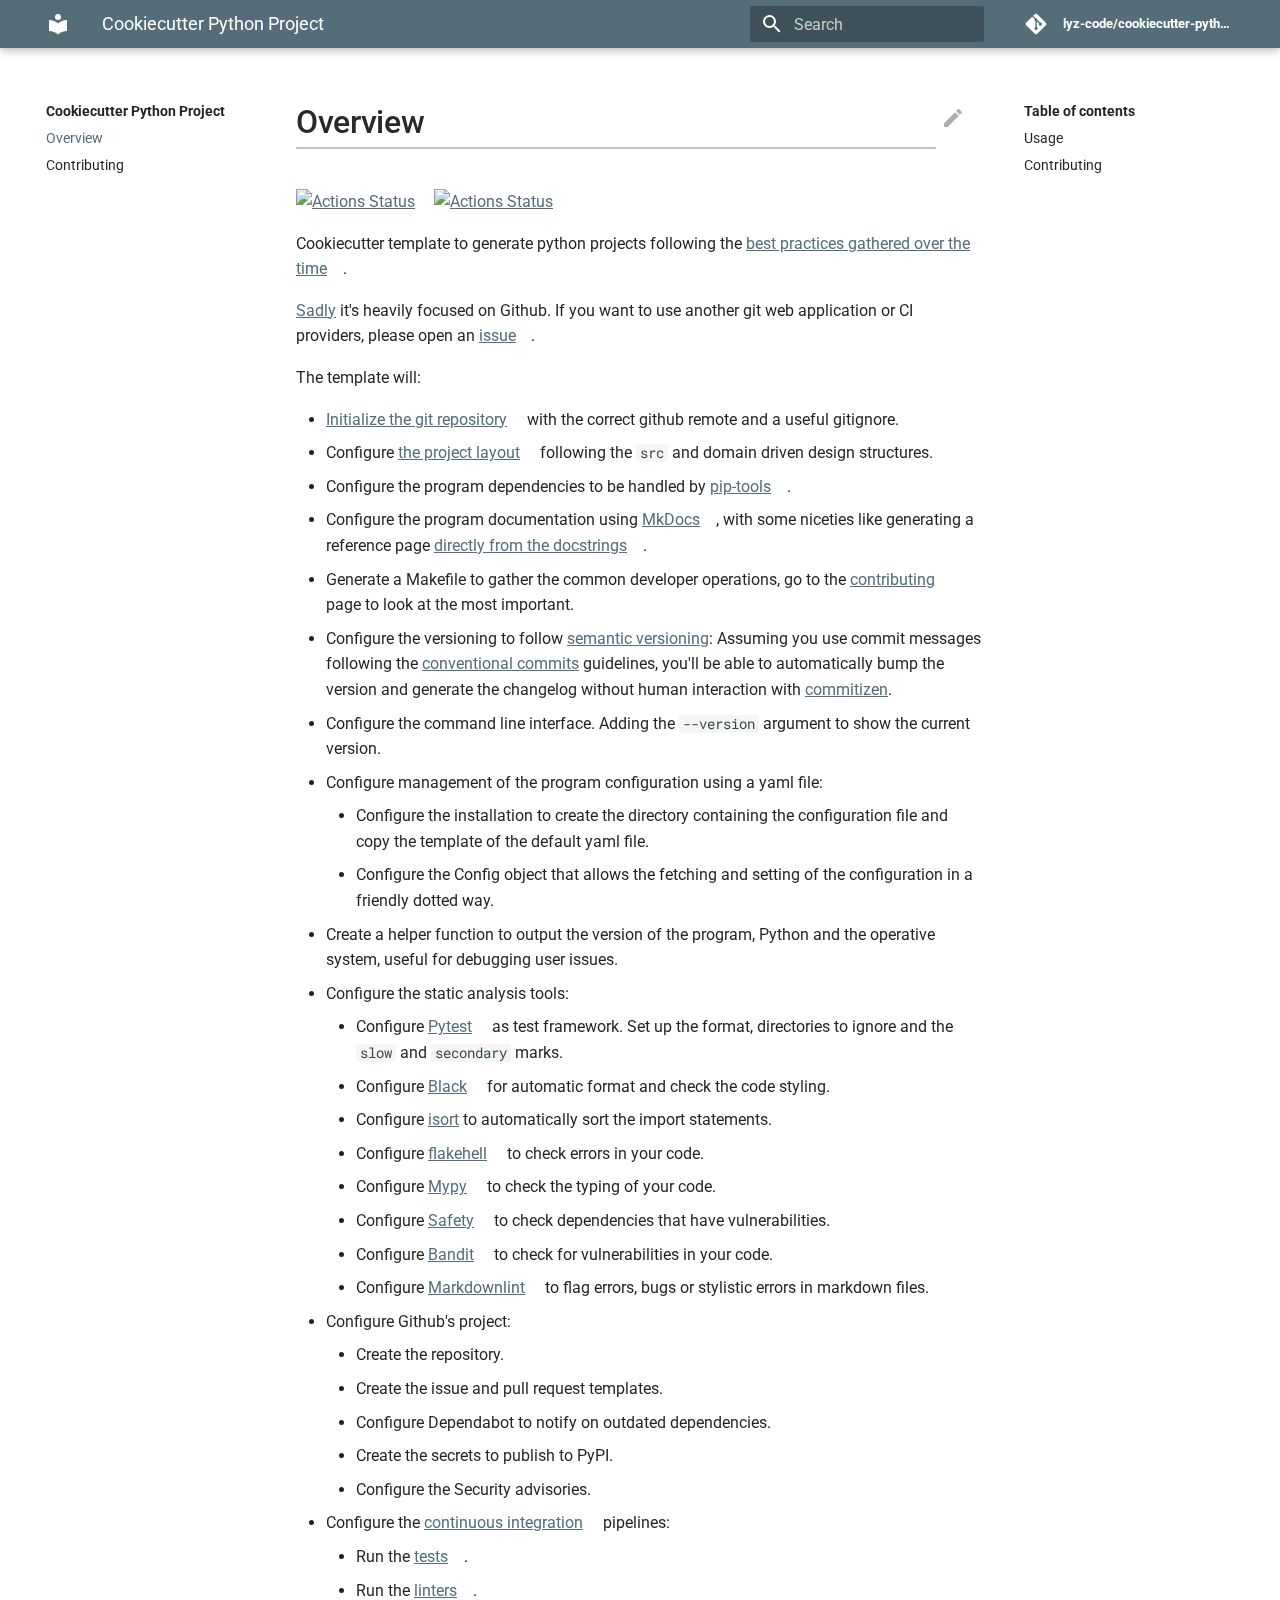
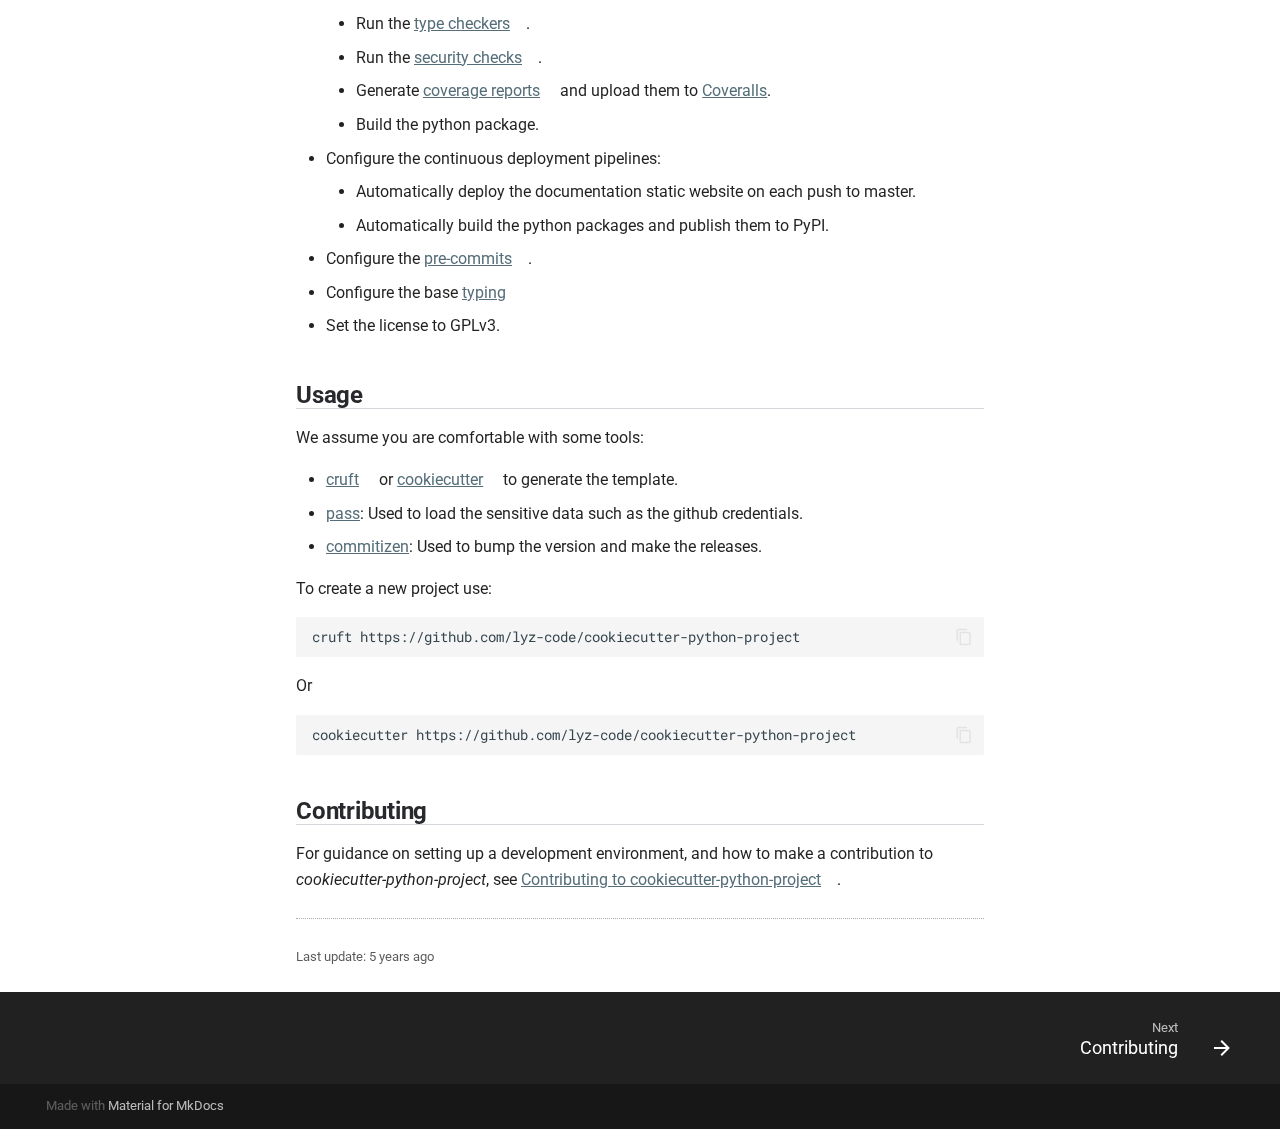
==== index.html @ cd081beb "deploy: f21ed97ea55cb418c5b50c926bf0d8e019d385ae" ====
<!doctype html><html lang=en class=no-js> <head><meta charset=utf-8><meta name=viewport content="width=device-width,initial-scale=1"><link href=https://lyz-code.github.io/cookiecutter-python-project/ rel=canonical><meta name=author content=Lyz><link rel="shortcut icon" href=assets/images/favicon.png><meta name=generator content="mkdocs-1.1.2, mkdocs-material-6.1.7"><title>Cookiecutter Python Project</title><link rel=stylesheet href=assets/stylesheets/main.19753c6b.min.css><link rel=stylesheet href=assets/stylesheets/palette.196e0c26.min.css><meta name=theme-color content=#546d78><link href=https://fonts.gstatic.com rel=preconnect crossorigin><link rel=stylesheet href="https://fonts.googleapis.com/css?family=Roboto:300,400,400i,700%7CRoboto+Mono&display=fallback"><style>body,input{font-family:"Roboto",-apple-system,BlinkMacSystemFont,Helvetica,Arial,sans-serif}code,kbd,pre{font-family:"Roboto Mono",SFMono-Regular,Consolas,Menlo,monospace}</style><link rel=stylesheet href=css/timeago.css><link rel=stylesheet href=stylesheets/extra.css><link rel=stylesheet href=stylesheets/links.css></head> <body dir=ltr data-md-color-scheme data-md-color-primary=blue-grey data-md-color-accent=light-blue> <input class=md-toggle data-md-toggle=drawer type=checkbox id=__drawer autocomplete=off> <input class=md-toggle data-md-toggle=search type=checkbox id=__search autocomplete=off> <label class=md-overlay for=__drawer></label> <div data-md-component=skip> <a href=#usage class=md-skip> Skip to content </a> </div> <div data-md-component=announce> </div> <header class=md-header data-md-component=header> <nav class="md-header-nav md-grid" aria-label=Header> <a href=https://lyz-code.github.io/cookiecutter-python-project title="Cookiecutter Python Project" class="md-header-nav__button md-logo" aria-label="Cookiecutter Python Project"> <svg xmlns=http://www.w3.org/2000/svg viewbox="0 0 24 24"><path d="M12 8a3 3 0 003-3 3 3 0 00-3-3 3 3 0 00-3 3 3 3 0 003 3m0 3.54C9.64 9.35 6.5 8 3 8v11c3.5 0 6.64 1.35 9 3.54 2.36-2.19 5.5-3.54 9-3.54V8c-3.5 0-6.64 1.35-9 3.54z"/></svg> </a> <label class="md-header-nav__button md-icon" for=__drawer> <svg xmlns=http://www.w3.org/2000/svg viewbox="0 0 24 24"><path d="M3 6h18v2H3V6m0 5h18v2H3v-2m0 5h18v2H3v-2z"/></svg> </label> <div class=md-header-nav__title data-md-component=header-title> <div class=md-header-nav__ellipsis> <span class="md-header-nav__topic md-ellipsis"> Cookiecutter Python Project </span> <span class="md-header-nav__topic md-ellipsis"> Overview </span> </div> </div> <label class="md-header-nav__button md-icon" for=__search> <svg xmlns=http://www.w3.org/2000/svg viewbox="0 0 24 24"><path d="M9.5 3A6.5 6.5 0 0116 9.5c0 1.61-.59 3.09-1.56 4.23l.27.27h.79l5 5-1.5 1.5-5-5v-.79l-.27-.27A6.516 6.516 0 019.5 16 6.5 6.5 0 013 9.5 6.5 6.5 0 019.5 3m0 2C7 5 5 7 5 9.5S7 14 9.5 14 14 12 14 9.5 12 5 9.5 5z"/></svg> </label> <div class=md-search data-md-component=search role=dialog> <label class=md-search__overlay for=__search></label> <div class=md-search__inner role=search> <form class=md-search__form name=search> <input type=text class=md-search__input name=query aria-label=Search placeholder=Search autocapitalize=off autocorrect=off autocomplete=off spellcheck=false data-md-component=search-query data-md-state=active required> <label class="md-search__icon md-icon" for=__search> <svg xmlns=http://www.w3.org/2000/svg viewbox="0 0 24 24"><path d="M9.5 3A6.5 6.5 0 0116 9.5c0 1.61-.59 3.09-1.56 4.23l.27.27h.79l5 5-1.5 1.5-5-5v-.79l-.27-.27A6.516 6.516 0 019.5 16 6.5 6.5 0 013 9.5 6.5 6.5 0 019.5 3m0 2C7 5 5 7 5 9.5S7 14 9.5 14 14 12 14 9.5 12 5 9.5 5z"/></svg> <svg xmlns=http://www.w3.org/2000/svg viewbox="0 0 24 24"><path d="M20 11v2H8l5.5 5.5-1.42 1.42L4.16 12l7.92-7.92L13.5 5.5 8 11h12z"/></svg> </label> <button type=reset class="md-search__icon md-icon" aria-label=Clear data-md-component=search-reset tabindex=-1> <svg xmlns=http://www.w3.org/2000/svg viewbox="0 0 24 24"><path d="M19 6.41L17.59 5 12 10.59 6.41 5 5 6.41 10.59 12 5 17.59 6.41 19 12 13.41 17.59 19 19 17.59 13.41 12 19 6.41z"/></svg> </button> </form> <div class=md-search__output> <div class=md-search__scrollwrap data-md-scrollfix> <div class=md-search-result data-md-component=search-result> <div class=md-search-result__meta> Initializing search </div> <ol class=md-search-result__list></ol> </div> </div> </div> </div> </div> <div class=md-header-nav__source> <a href=https://github.com/lyz-code/cookiecutter-python-project/ title="Go to repository" class=md-source> <div class="md-source__icon md-icon"> <svg xmlns=http://www.w3.org/2000/svg viewbox="0 0 448 512"><path d="M439.55 236.05L244 40.45a28.87 28.87 0 00-40.81 0l-40.66 40.63 51.52 51.52c27.06-9.14 52.68 16.77 43.39 43.68l49.66 49.66c34.23-11.8 61.18 31 35.47 56.69-26.49 26.49-70.21-2.87-56-37.34L240.22 199v121.85c25.3 12.54 22.26 41.85 9.08 55a34.34 34.34 0 01-48.55 0c-17.57-17.6-11.07-46.91 11.25-56v-123c-20.8-8.51-24.6-30.74-18.64-45L142.57 101 8.45 235.14a28.86 28.86 0 000 40.81l195.61 195.6a28.86 28.86 0 0040.8 0l194.69-194.69a28.86 28.86 0 000-40.81z"/></svg> </div> <div class=md-source__repository> lyz-code/cookiecutter-python-project </div> </a> </div> </nav> </header> <div class=md-container data-md-component=container> <main class=md-main data-md-component=main> <div class="md-main__inner md-grid"> <div class="md-sidebar md-sidebar--primary" data-md-component=navigation> <div class=md-sidebar__scrollwrap> <div class=md-sidebar__inner> <nav class="md-nav md-nav--primary" aria-label=Navigation data-md-level=0> <label class=md-nav__title for=__drawer> <a href=https://lyz-code.github.io/cookiecutter-python-project title="Cookiecutter Python Project" class="md-nav__button md-logo" aria-label="Cookiecutter Python Project"> <svg xmlns=http://www.w3.org/2000/svg viewbox="0 0 24 24"><path d="M12 8a3 3 0 003-3 3 3 0 00-3-3 3 3 0 00-3 3 3 3 0 003 3m0 3.54C9.64 9.35 6.5 8 3 8v11c3.5 0 6.64 1.35 9 3.54 2.36-2.19 5.5-3.54 9-3.54V8c-3.5 0-6.64 1.35-9 3.54z"/></svg> </a> Cookiecutter Python Project </label> <div class=md-nav__source> <a href=https://github.com/lyz-code/cookiecutter-python-project/ title="Go to repository" class=md-source> <div class="md-source__icon md-icon"> <svg xmlns=http://www.w3.org/2000/svg viewbox="0 0 448 512"><path d="M439.55 236.05L244 40.45a28.87 28.87 0 00-40.81 0l-40.66 40.63 51.52 51.52c27.06-9.14 52.68 16.77 43.39 43.68l49.66 49.66c34.23-11.8 61.18 31 35.47 56.69-26.49 26.49-70.21-2.87-56-37.34L240.22 199v121.85c25.3 12.54 22.26 41.85 9.08 55a34.34 34.34 0 01-48.55 0c-17.57-17.6-11.07-46.91 11.25-56v-123c-20.8-8.51-24.6-30.74-18.64-45L142.57 101 8.45 235.14a28.86 28.86 0 000 40.81l195.61 195.6a28.86 28.86 0 0040.8 0l194.69-194.69a28.86 28.86 0 000-40.81z"/></svg> </div> <div class=md-source__repository> lyz-code/cookiecutter-python-project </div> </a> </div> <ul class=md-nav__list data-md-scrollfix> <li class="md-nav__item md-nav__item--active"> <input class="md-nav__toggle md-toggle" data-md-toggle=toc type=checkbox id=__toc> <label class="md-nav__link md-nav__link--active" for=__toc> Overview <span class="md-nav__icon md-icon"></span> </label> <a href=. class="md-nav__link md-nav__link--active"> Overview </a> <nav class="md-nav md-nav--secondary" aria-label="Table of contents"> <label class=md-nav__title for=__toc> <span class="md-nav__icon md-icon"></span> Table of contents </label> <ul class=md-nav__list data-md-scrollfix> <li class=md-nav__item> <a href=#usage class=md-nav__link> Usage </a> </li> <li class=md-nav__item> <a href=#contributing class=md-nav__link> Contributing </a> </li> </ul> </nav> </li> <li class=md-nav__item> <a href=contributing/ class=md-nav__link> Contributing </a> </li> </ul> </nav> </div> </div> </div> <div class="md-sidebar md-sidebar--secondary" data-md-component=toc> <div class=md-sidebar__scrollwrap> <div class=md-sidebar__inner> <nav class="md-nav md-nav--secondary" aria-label="Table of contents"> <label class=md-nav__title for=__toc> <span class="md-nav__icon md-icon"></span> Table of contents </label> <ul class=md-nav__list data-md-scrollfix> <li class=md-nav__item> <a href=#usage class=md-nav__link> Usage </a> </li> <li class=md-nav__item> <a href=#contributing class=md-nav__link> Contributing </a> </li> </ul> </nav> </div> </div> </div> <div class=md-content> <article class="md-content__inner md-typeset"> <a href=https://github.com/lyz-code/cookiecutter-python-project/edit/master/docs/index.md title="Edit this page" class="md-content__button md-icon"> <svg xmlns=http://www.w3.org/2000/svg viewbox="0 0 24 24"><path d="M20.71 7.04c.39-.39.39-1.04 0-1.41l-2.34-2.34c-.37-.39-1.02-.39-1.41 0l-1.84 1.83 3.75 3.75M3 17.25V21h3.75L17.81 9.93l-3.75-3.75L3 17.25z"/></svg> </a> <h1>Overview</h1> <p><a href=https://github.com/lyz-code/cookiecutter-python-project/actions><img alt="Actions Status" src=https://github.com/lyz-code/cookiecutter-python-project/workflows/Tests/badge.svg></a> <a href=https://github.com/lyz-code/cookiecutter-python-project/actions><img alt="Actions Status" src=https://github.com/lyz-code/cookiecutter-python-project/workflows/Build/badge.svg></a></p> <p>Cookiecutter template to generate python projects following the <a href=https://lyz-code.github.io/blue-book/coding/python/python_project_template/ >best practices gathered over the time</a>.</p> <p><a href=https://sanctum.geek.nz/why-not-github.html>Sadly</a> it's heavily focused on Github. If you want to use another git web application or CI providers, please open an <a href=https://github.com/lyz-code/cookiecutter-python-project/issues/new>issue</a>.</p> <p>The template will:</p> <ul> <li> <p><a href=https://lyz-code.github.io/blue-book/coding/python/python_project_template/#basic-python-project>Initialize the git repository</a> with the correct github remote and a useful gitignore.</p> </li> <li> <p>Configure <a href=https://lyz-code.github.io/blue-book/coding/python/python_project_template/#project-structure>the project layout</a> following the <code>src</code> and domain driven design structures.</p> </li> <li> <p>Configure the program dependencies to be handled by <a href=https://lyz-code.github.io/blue-book/devops/pip_tools/ >pip-tools</a>.</p> </li> <li> <p>Configure the program documentation using <a href=https://lyz-code.github.io/blue-book/linux/mkdocs>MkDocs</a>, with some niceties like generating a reference page <a href=https://lyz-code.github.io/blue-book/coding/python/mkdocstrings/ >directly from the docstrings</a>.</p> </li> <li> <p>Generate a Makefile to gather the common developer operations, go to the <a href=contributing/#development-facilities>contributing</a> page to look at the most important.</p> </li> <li> <p>Configure the versioning to follow <a href=https://semver.org/ >semantic versioning</a>: Assuming you use commit messages following the <a href=https://www.conventionalcommits.org>conventional commits</a> guidelines, you'll be able to automatically bump the version and generate the changelog without human interaction with <a href=https://commitizen-tools.github.io/commitizen/ >commitizen</a>.</p> </li> <li> <p>Configure the command line interface. Adding the <code>--version</code> argument to show the current version.</p> </li> <li> <p>Configure management of the program configuration using a yaml file:</p> <ul> <li>Configure the installation to create the directory containing the configuration file and copy the template of the default yaml file.</li> <li>Configure the Config object that allows the fetching and setting of the configuration in a friendly dotted way.</li> </ul> </li> <li> <p>Create a helper function to output the version of the program, Python and the operative system, useful for debugging user issues.</p> </li> <li> <p>Configure the static analysis tools:</p> <ul> <li>Configure <a href=https://lyz-code.github.io/blue-book/coding/python/pytest/ >Pytest</a> as test framework. Set up the format, directories to ignore and the <code>slow</code> and <code>secondary</code> marks.</li> <li>Configure <a href=https://lyz-code.github.io/blue-book/devops/black/ >Black</a> for automatic format and check the code styling.</li> <li>Configure <a href=https://isort.readthedocs.io/ >isort</a> to automatically sort the import statements.</li> <li>Configure <a href=https://lyz-code.github.io/blue-book/devops/flakehell/ >flakehell</a> to check errors in your code.</li> <li>Configure <a href=https://lyz-code.github.io/blue-book/devops/mypy/ >Mypy</a> to check the typing of your code.</li> <li>Configure <a href=https://lyz-code.github.io/blue-book/devops/safety/ >Safety</a> to check dependencies that have vulnerabilities.</li> <li>Configure <a href=https://lyz-code.github.io/blue-book/devops/bandit/ >Bandit</a> to check for vulnerabilities in your code.</li> <li>Configure <a href=https://lyz-code.github.io/blue-book/devops/markdownlint/ >Markdownlint</a> to flag errors, bugs or stylistic errors in markdown files.</li> </ul> </li> <li> <p>Configure Github's project:</p> <ul> <li>Create the repository.</li> <li>Create the issue and pull request templates.</li> <li>Configure Dependabot to notify on outdated dependencies.</li> <li>Create the secrets to publish to PyPI.</li> <li>Configure the Security advisories.</li> </ul> </li> <li> <p>Configure the <a href=https://lyz-code.github.io/blue-book/devops/ci>continuous integration</a> pipelines:</p> <ul> <li>Run the <a href=https://lyz-code.github.io/blue-book/coding/python/pytest>tests</a>.</li> <li>Run the <a href=https://lyz-code.github.io/blue-book/devops/ci/#linters>linters</a>.</li> <li>Run the <a href=https://lyz-code.github.io/blue-book/devops/ci/#type-checkers>type checkers</a>.</li> <li>Run the <a href=https://lyz-code.github.io/blue-book/devops/ci/#security-vulnerability-checkers>security checks</a>.</li> <li>Generate <a href=https://lyz-code.github.io/blue-book/devops/ci/#coverage-reports>coverage reports</a> and upload them to <a href=https://coveralls.io/ >Coveralls</a>.</li> <li>Build the python package.</li> </ul> </li> <li> <p>Configure the continuous deployment pipelines:</p> <ul> <li>Automatically deploy the documentation static website on each push to master.</li> <li>Automatically build the python packages and publish them to PyPI.</li> </ul> </li> <li> <p>Configure the <a href=https://lyz-code.github.io/blue-book/devops/ci/#configuring-pre-commit>pre-commits</a>.</p> </li> <li>Configure the base <a href=https://lyz-code.github.io/blue-book/coding/python/type_hints>typing</a></li> <li>Set the license to GPLv3.</li> </ul> <h2 id=usage>Usage<a class=headerlink href=#usage title="Permanent link">&para;</a></h2> <p>We assume you are comfortable with some tools:</p> <ul> <li><a href=https://lyz-code.github.io/blue-book/linux/cruft>cruft</a> or <a href=https://lyz-code.github.io/blue-book/linux/cookiecutter/ >cookiecutter</a> to generate the template.</li> <li><a href=https://www.passwordstore.org/ >pass</a>: Used to load the sensitive data such as the github credentials.</li> <li><a href=https://commitizen-tools.github.io/commitizen/ >commitizen</a>: Used to bump the version and make the releases.</li> </ul> <p>To create a new project use:</p> <div class=highlight><pre><span></span><code>cruft https://github.com/lyz-code/cookiecutter-python-project
</code></pre></div> <p>Or</p> <div class=highlight><pre><span></span><code>cookiecutter https://github.com/lyz-code/cookiecutter-python-project
</code></pre></div> <h2 id=contributing>Contributing<a class=headerlink href=#contributing title="Permanent link">&para;</a></h2> <p>For guidance on setting up a development environment, and how to make a contribution to <em>cookiecutter-python-project</em>, see <a href=https://lyz-code.github.io/cookiecutter-python-project/contributing>Contributing to cookiecutter-python-project</a>.</p> <hr> <div class=md-source-date> <small> Last update: <span class="git-revision-date-localized-plugin git-revision-date-localized-plugin-timeago"><span class=timeago datetime=2020-12-14T12:59:02+00:00 locale=en></span></span><span class="git-revision-date-localized-plugin git-revision-date-localized-plugin-iso_date">2020-12-14</span> </small> </div> </article> </div> </div> </main> <footer class=md-footer> <div class=md-footer-nav> <nav class="md-footer-nav__inner md-grid" aria-label=Footer> <a href=contributing/ class="md-footer-nav__link md-footer-nav__link--next" rel=next> <div class=md-footer-nav__title> <div class=md-ellipsis> <span class=md-footer-nav__direction> Next </span> Contributing </div> </div> <div class="md-footer-nav__button md-icon"> <svg xmlns=http://www.w3.org/2000/svg viewbox="0 0 24 24"><path d="M4 11v2h12l-5.5 5.5 1.42 1.42L19.84 12l-7.92-7.92L10.5 5.5 16 11H4z"/></svg> </div> </a> </nav> </div> <div class="md-footer-meta md-typeset"> <div class="md-footer-meta__inner md-grid"> <div class=md-footer-copyright> Made with <a href=https://squidfunk.github.io/mkdocs-material/ target=_blank rel=noopener> Material for MkDocs </a> </div> </div> </div> </footer> </div> <script src=assets/javascripts/vendor.0ac82a11.min.js></script> <script src=assets/javascripts/bundle.f81dfb4d.min.js></script><script id=__lang type=application/json>{"clipboard.copy": "Copy to clipboard", "clipboard.copied": "Copied to clipboard", "search.config.lang": "en", "search.config.pipeline": "trimmer, stopWordFilter", "search.config.separator": "[\\s\\-]+", "search.placeholder": "Search", "search.result.placeholder": "Type to start searching", "search.result.none": "No matching documents", "search.result.one": "1 matching document", "search.result.other": "# matching documents", "search.result.more.one": "1 more on this page", "search.result.more.other": "# more on this page", "search.result.term.missing": "Missing"}</script> <script>
        app = initialize({
          base: ".",
          features: ['navigation.instant'],
          search: Object.assign({
            worker: "assets/javascripts/worker/search.4ac00218.min.js"
          }, typeof search !== "undefined" && search)
        })
      </script> <script src=js/timeago.min.js></script> <script src=js/timeago_mkdocs_material.js></script> </body> </html>
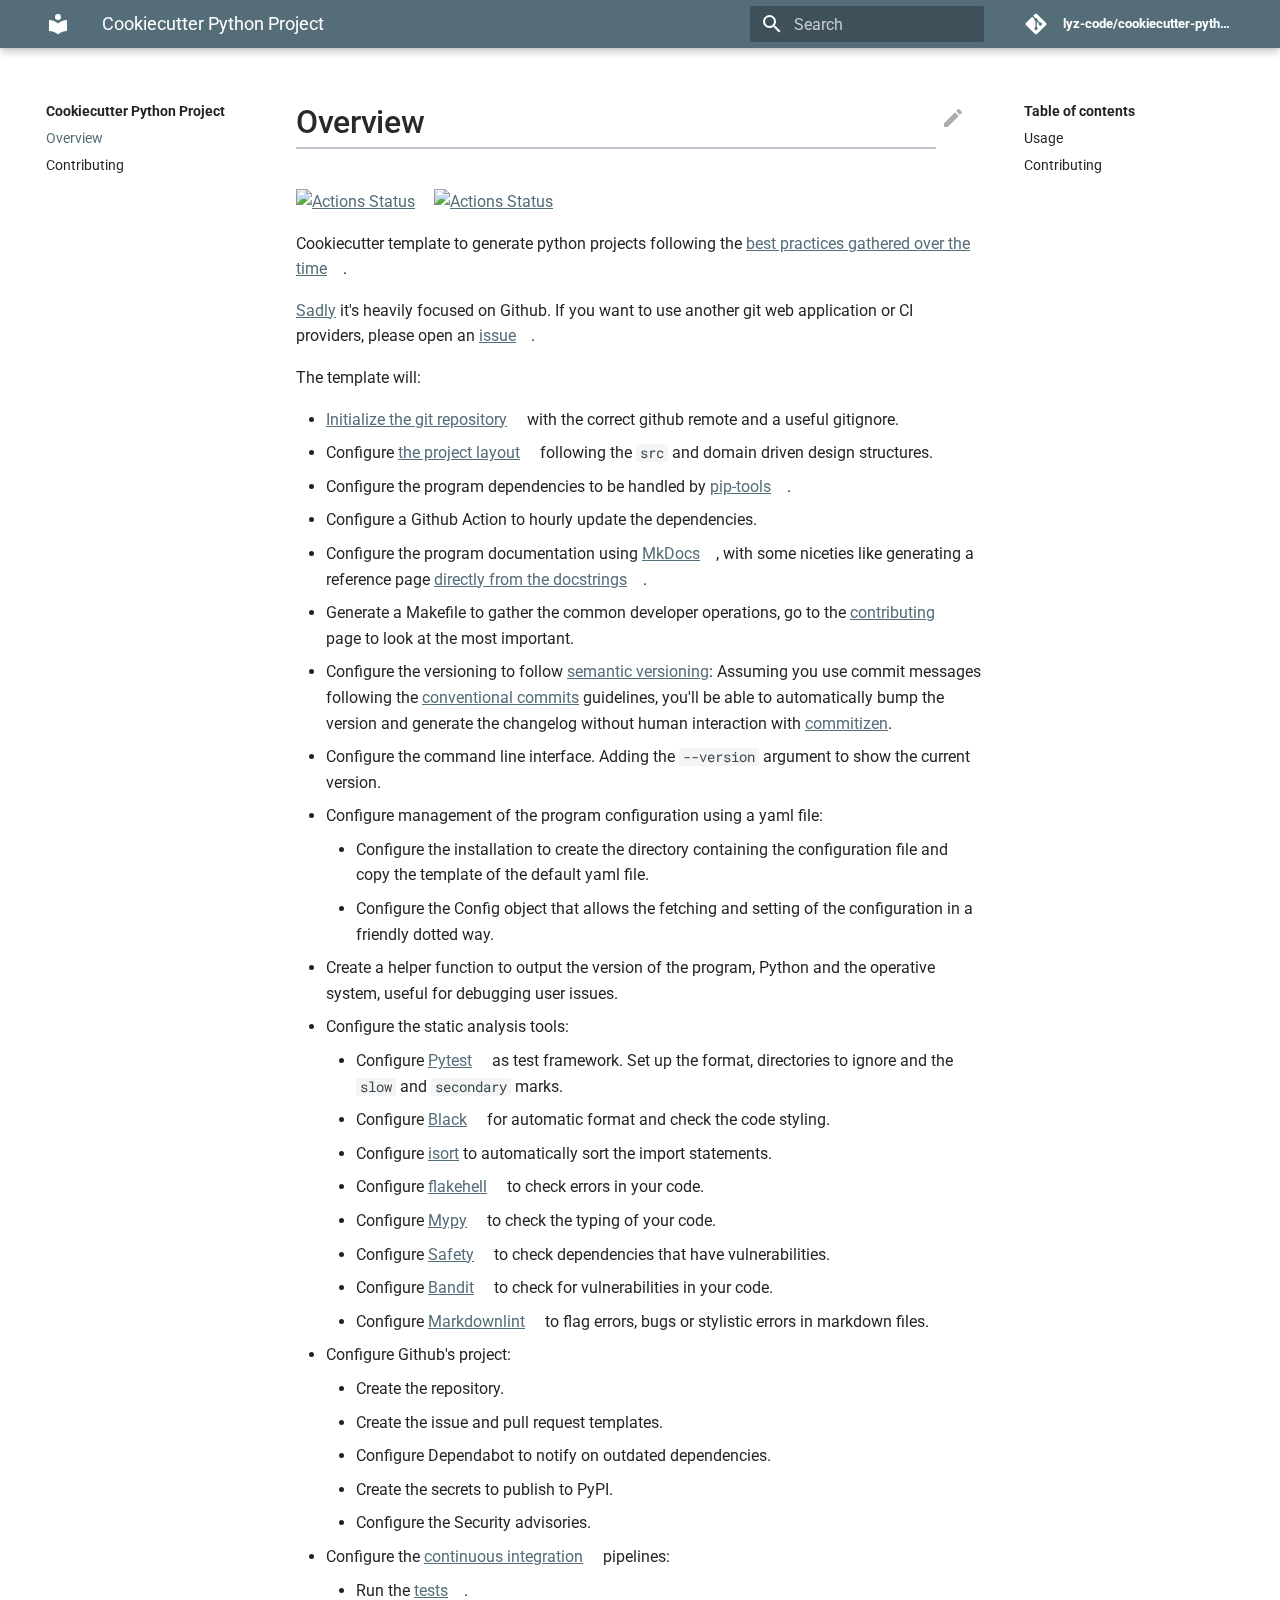
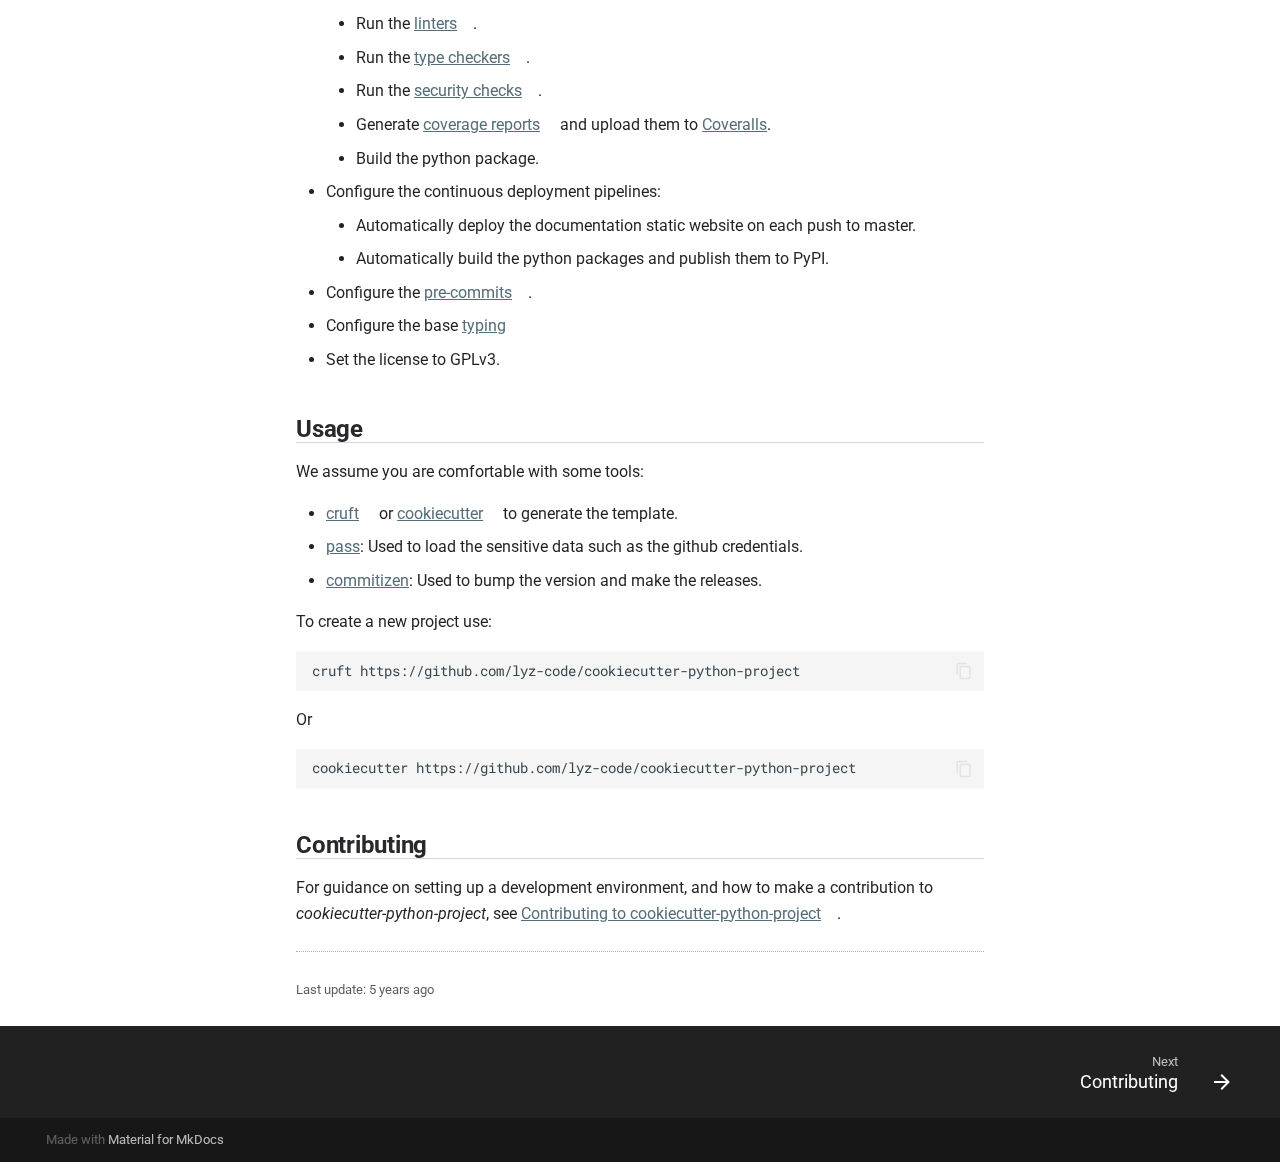
==== commit 7c1b9a57: "deploy: eb843686f193e960289970605612eb9529973fa4" ====
--- a/index.html
+++ b/index.html
@@ -1,6 +1,6 @@
-<!doctype html><html lang=en class=no-js> <head><meta charset=utf-8><meta name=viewport content="width=device-width,initial-scale=1"><link href=https://lyz-code.github.io/cookiecutter-python-project/ rel=canonical><meta name=author content=Lyz><link rel="shortcut icon" href=assets/images/favicon.png><meta name=generator content="mkdocs-1.1.2, mkdocs-material-6.1.7"><title>Cookiecutter Python Project</title><link rel=stylesheet href=assets/stylesheets/main.19753c6b.min.css><link rel=stylesheet href=assets/stylesheets/palette.196e0c26.min.css><meta name=theme-color content=#546d78><link href=https://fonts.gstatic.com rel=preconnect crossorigin><link rel=stylesheet href="https://fonts.googleapis.com/css?family=Roboto:300,400,400i,700%7CRoboto+Mono&display=fallback"><style>body,input{font-family:"Roboto",-apple-system,BlinkMacSystemFont,Helvetica,Arial,sans-serif}code,kbd,pre{font-family:"Roboto Mono",SFMono-Regular,Consolas,Menlo,monospace}</style><link rel=stylesheet href=css/timeago.css><link rel=stylesheet href=stylesheets/extra.css><link rel=stylesheet href=stylesheets/links.css></head> <body dir=ltr data-md-color-scheme data-md-color-primary=blue-grey data-md-color-accent=light-blue> <input class=md-toggle data-md-toggle=drawer type=checkbox id=__drawer autocomplete=off> <input class=md-toggle data-md-toggle=search type=checkbox id=__search autocomplete=off> <label class=md-overlay for=__drawer></label> <div data-md-component=skip> <a href=#usage class=md-skip> Skip to content </a> </div> <div data-md-component=announce> </div> <header class=md-header data-md-component=header> <nav class="md-header-nav md-grid" aria-label=Header> <a href=https://lyz-code.github.io/cookiecutter-python-project title="Cookiecutter Python Project" class="md-header-nav__button md-logo" aria-label="Cookiecutter Python Project"> <svg xmlns=http://www.w3.org/2000/svg viewbox="0 0 24 24"><path d="M12 8a3 3 0 003-3 3 3 0 00-3-3 3 3 0 00-3 3 3 3 0 003 3m0 3.54C9.64 9.35 6.5 8 3 8v11c3.5 0 6.64 1.35 9 3.54 2.36-2.19 5.5-3.54 9-3.54V8c-3.5 0-6.64 1.35-9 3.54z"/></svg> </a> <label class="md-header-nav__button md-icon" for=__drawer> <svg xmlns=http://www.w3.org/2000/svg viewbox="0 0 24 24"><path d="M3 6h18v2H3V6m0 5h18v2H3v-2m0 5h18v2H3v-2z"/></svg> </label> <div class=md-header-nav__title data-md-component=header-title> <div class=md-header-nav__ellipsis> <span class="md-header-nav__topic md-ellipsis"> Cookiecutter Python Project </span> <span class="md-header-nav__topic md-ellipsis"> Overview </span> </div> </div> <label class="md-header-nav__button md-icon" for=__search> <svg xmlns=http://www.w3.org/2000/svg viewbox="0 0 24 24"><path d="M9.5 3A6.5 6.5 0 0116 9.5c0 1.61-.59 3.09-1.56 4.23l.27.27h.79l5 5-1.5 1.5-5-5v-.79l-.27-.27A6.516 6.516 0 019.5 16 6.5 6.5 0 013 9.5 6.5 6.5 0 019.5 3m0 2C7 5 5 7 5 9.5S7 14 9.5 14 14 12 14 9.5 12 5 9.5 5z"/></svg> </label> <div class=md-search data-md-component=search role=dialog> <label class=md-search__overlay for=__search></label> <div class=md-search__inner role=search> <form class=md-search__form name=search> <input type=text class=md-search__input name=query aria-label=Search placeholder=Search autocapitalize=off autocorrect=off autocomplete=off spellcheck=false data-md-component=search-query data-md-state=active required> <label class="md-search__icon md-icon" for=__search> <svg xmlns=http://www.w3.org/2000/svg viewbox="0 0 24 24"><path d="M9.5 3A6.5 6.5 0 0116 9.5c0 1.61-.59 3.09-1.56 4.23l.27.27h.79l5 5-1.5 1.5-5-5v-.79l-.27-.27A6.516 6.516 0 019.5 16 6.5 6.5 0 013 9.5 6.5 6.5 0 019.5 3m0 2C7 5 5 7 5 9.5S7 14 9.5 14 14 12 14 9.5 12 5 9.5 5z"/></svg> <svg xmlns=http://www.w3.org/2000/svg viewbox="0 0 24 24"><path d="M20 11v2H8l5.5 5.5-1.42 1.42L4.16 12l7.92-7.92L13.5 5.5 8 11h12z"/></svg> </label> <button type=reset class="md-search__icon md-icon" aria-label=Clear data-md-component=search-reset tabindex=-1> <svg xmlns=http://www.w3.org/2000/svg viewbox="0 0 24 24"><path d="M19 6.41L17.59 5 12 10.59 6.41 5 5 6.41 10.59 12 5 17.59 6.41 19 12 13.41 17.59 19 19 17.59 13.41 12 19 6.41z"/></svg> </button> </form> <div class=md-search__output> <div class=md-search__scrollwrap data-md-scrollfix> <div class=md-search-result data-md-component=search-result> <div class=md-search-result__meta> Initializing search </div> <ol class=md-search-result__list></ol> </div> </div> </div> </div> </div> <div class=md-header-nav__source> <a href=https://github.com/lyz-code/cookiecutter-python-project/ title="Go to repository" class=md-source> <div class="md-source__icon md-icon"> <svg xmlns=http://www.w3.org/2000/svg viewbox="0 0 448 512"><path d="M439.55 236.05L244 40.45a28.87 28.87 0 00-40.81 0l-40.66 40.63 51.52 51.52c27.06-9.14 52.68 16.77 43.39 43.68l49.66 49.66c34.23-11.8 61.18 31 35.47 56.69-26.49 26.49-70.21-2.87-56-37.34L240.22 199v121.85c25.3 12.54 22.26 41.85 9.08 55a34.34 34.34 0 01-48.55 0c-17.57-17.6-11.07-46.91 11.25-56v-123c-20.8-8.51-24.6-30.74-18.64-45L142.57 101 8.45 235.14a28.86 28.86 0 000 40.81l195.61 195.6a28.86 28.86 0 0040.8 0l194.69-194.69a28.86 28.86 0 000-40.81z"/></svg> </div> <div class=md-source__repository> lyz-code/cookiecutter-python-project </div> </a> </div> </nav> </header> <div class=md-container data-md-component=container> <main class=md-main data-md-component=main> <div class="md-main__inner md-grid"> <div class="md-sidebar md-sidebar--primary" data-md-component=navigation> <div class=md-sidebar__scrollwrap> <div class=md-sidebar__inner> <nav class="md-nav md-nav--primary" aria-label=Navigation data-md-level=0> <label class=md-nav__title for=__drawer> <a href=https://lyz-code.github.io/cookiecutter-python-project title="Cookiecutter Python Project" class="md-nav__button md-logo" aria-label="Cookiecutter Python Project"> <svg xmlns=http://www.w3.org/2000/svg viewbox="0 0 24 24"><path d="M12 8a3 3 0 003-3 3 3 0 00-3-3 3 3 0 00-3 3 3 3 0 003 3m0 3.54C9.64 9.35 6.5 8 3 8v11c3.5 0 6.64 1.35 9 3.54 2.36-2.19 5.5-3.54 9-3.54V8c-3.5 0-6.64 1.35-9 3.54z"/></svg> </a> Cookiecutter Python Project </label> <div class=md-nav__source> <a href=https://github.com/lyz-code/cookiecutter-python-project/ title="Go to repository" class=md-source> <div class="md-source__icon md-icon"> <svg xmlns=http://www.w3.org/2000/svg viewbox="0 0 448 512"><path d="M439.55 236.05L244 40.45a28.87 28.87 0 00-40.81 0l-40.66 40.63 51.52 51.52c27.06-9.14 52.68 16.77 43.39 43.68l49.66 49.66c34.23-11.8 61.18 31 35.47 56.69-26.49 26.49-70.21-2.87-56-37.34L240.22 199v121.85c25.3 12.54 22.26 41.85 9.08 55a34.34 34.34 0 01-48.55 0c-17.57-17.6-11.07-46.91 11.25-56v-123c-20.8-8.51-24.6-30.74-18.64-45L142.57 101 8.45 235.14a28.86 28.86 0 000 40.81l195.61 195.6a28.86 28.86 0 0040.8 0l194.69-194.69a28.86 28.86 0 000-40.81z"/></svg> </div> <div class=md-source__repository> lyz-code/cookiecutter-python-project </div> </a> </div> <ul class=md-nav__list data-md-scrollfix> <li class="md-nav__item md-nav__item--active"> <input class="md-nav__toggle md-toggle" data-md-toggle=toc type=checkbox id=__toc> <label class="md-nav__link md-nav__link--active" for=__toc> Overview <span class="md-nav__icon md-icon"></span> </label> <a href=. class="md-nav__link md-nav__link--active"> Overview </a> <nav class="md-nav md-nav--secondary" aria-label="Table of contents"> <label class=md-nav__title for=__toc> <span class="md-nav__icon md-icon"></span> Table of contents </label> <ul class=md-nav__list data-md-scrollfix> <li class=md-nav__item> <a href=#usage class=md-nav__link> Usage </a> </li> <li class=md-nav__item> <a href=#contributing class=md-nav__link> Contributing </a> </li> </ul> </nav> </li> <li class=md-nav__item> <a href=contributing/ class=md-nav__link> Contributing </a> </li> </ul> </nav> </div> </div> </div> <div class="md-sidebar md-sidebar--secondary" data-md-component=toc> <div class=md-sidebar__scrollwrap> <div class=md-sidebar__inner> <nav class="md-nav md-nav--secondary" aria-label="Table of contents"> <label class=md-nav__title for=__toc> <span class="md-nav__icon md-icon"></span> Table of contents </label> <ul class=md-nav__list data-md-scrollfix> <li class=md-nav__item> <a href=#usage class=md-nav__link> Usage </a> </li> <li class=md-nav__item> <a href=#contributing class=md-nav__link> Contributing </a> </li> </ul> </nav> </div> </div> </div> <div class=md-content> <article class="md-content__inner md-typeset"> <a href=https://github.com/lyz-code/cookiecutter-python-project/edit/master/docs/index.md title="Edit this page" class="md-content__button md-icon"> <svg xmlns=http://www.w3.org/2000/svg viewbox="0 0 24 24"><path d="M20.71 7.04c.39-.39.39-1.04 0-1.41l-2.34-2.34c-.37-.39-1.02-.39-1.41 0l-1.84 1.83 3.75 3.75M3 17.25V21h3.75L17.81 9.93l-3.75-3.75L3 17.25z"/></svg> </a> <h1>Overview</h1> <p><a href=https://github.com/lyz-code/cookiecutter-python-project/actions><img alt="Actions Status" src=https://github.com/lyz-code/cookiecutter-python-project/workflows/Tests/badge.svg></a> <a href=https://github.com/lyz-code/cookiecutter-python-project/actions><img alt="Actions Status" src=https://github.com/lyz-code/cookiecutter-python-project/workflows/Build/badge.svg></a></p> <p>Cookiecutter template to generate python projects following the <a href=https://lyz-code.github.io/blue-book/coding/python/python_project_template/ >best practices gathered over the time</a>.</p> <p><a href=https://sanctum.geek.nz/why-not-github.html>Sadly</a> it's heavily focused on Github. If you want to use another git web application or CI providers, please open an <a href=https://github.com/lyz-code/cookiecutter-python-project/issues/new>issue</a>.</p> <p>The template will:</p> <ul> <li> <p><a href=https://lyz-code.github.io/blue-book/coding/python/python_project_template/#basic-python-project>Initialize the git repository</a> with the correct github remote and a useful gitignore.</p> </li> <li> <p>Configure <a href=https://lyz-code.github.io/blue-book/coding/python/python_project_template/#project-structure>the project layout</a> following the <code>src</code> and domain driven design structures.</p> </li> <li> <p>Configure the program dependencies to be handled by <a href=https://lyz-code.github.io/blue-book/devops/pip_tools/ >pip-tools</a>.</p> </li> <li> <p>Configure the program documentation using <a href=https://lyz-code.github.io/blue-book/linux/mkdocs>MkDocs</a>, with some niceties like generating a reference page <a href=https://lyz-code.github.io/blue-book/coding/python/mkdocstrings/ >directly from the docstrings</a>.</p> </li> <li> <p>Generate a Makefile to gather the common developer operations, go to the <a href=contributing/#development-facilities>contributing</a> page to look at the most important.</p> </li> <li> <p>Configure the versioning to follow <a href=https://semver.org/ >semantic versioning</a>: Assuming you use commit messages following the <a href=https://www.conventionalcommits.org>conventional commits</a> guidelines, you'll be able to automatically bump the version and generate the changelog without human interaction with <a href=https://commitizen-tools.github.io/commitizen/ >commitizen</a>.</p> </li> <li> <p>Configure the command line interface. Adding the <code>--version</code> argument to show the current version.</p> </li> <li> <p>Configure management of the program configuration using a yaml file:</p> <ul> <li>Configure the installation to create the directory containing the configuration file and copy the template of the default yaml file.</li> <li>Configure the Config object that allows the fetching and setting of the configuration in a friendly dotted way.</li> </ul> </li> <li> <p>Create a helper function to output the version of the program, Python and the operative system, useful for debugging user issues.</p> </li> <li> <p>Configure the static analysis tools:</p> <ul> <li>Configure <a href=https://lyz-code.github.io/blue-book/coding/python/pytest/ >Pytest</a> as test framework. Set up the format, directories to ignore and the <code>slow</code> and <code>secondary</code> marks.</li> <li>Configure <a href=https://lyz-code.github.io/blue-book/devops/black/ >Black</a> for automatic format and check the code styling.</li> <li>Configure <a href=https://isort.readthedocs.io/ >isort</a> to automatically sort the import statements.</li> <li>Configure <a href=https://lyz-code.github.io/blue-book/devops/flakehell/ >flakehell</a> to check errors in your code.</li> <li>Configure <a href=https://lyz-code.github.io/blue-book/devops/mypy/ >Mypy</a> to check the typing of your code.</li> <li>Configure <a href=https://lyz-code.github.io/blue-book/devops/safety/ >Safety</a> to check dependencies that have vulnerabilities.</li> <li>Configure <a href=https://lyz-code.github.io/blue-book/devops/bandit/ >Bandit</a> to check for vulnerabilities in your code.</li> <li>Configure <a href=https://lyz-code.github.io/blue-book/devops/markdownlint/ >Markdownlint</a> to flag errors, bugs or stylistic errors in markdown files.</li> </ul> </li> <li> <p>Configure Github's project:</p> <ul> <li>Create the repository.</li> <li>Create the issue and pull request templates.</li> <li>Configure Dependabot to notify on outdated dependencies.</li> <li>Create the secrets to publish to PyPI.</li> <li>Configure the Security advisories.</li> </ul> </li> <li> <p>Configure the <a href=https://lyz-code.github.io/blue-book/devops/ci>continuous integration</a> pipelines:</p> <ul> <li>Run the <a href=https://lyz-code.github.io/blue-book/coding/python/pytest>tests</a>.</li> <li>Run the <a href=https://lyz-code.github.io/blue-book/devops/ci/#linters>linters</a>.</li> <li>Run the <a href=https://lyz-code.github.io/blue-book/devops/ci/#type-checkers>type checkers</a>.</li> <li>Run the <a href=https://lyz-code.github.io/blue-book/devops/ci/#security-vulnerability-checkers>security checks</a>.</li> <li>Generate <a href=https://lyz-code.github.io/blue-book/devops/ci/#coverage-reports>coverage reports</a> and upload them to <a href=https://coveralls.io/ >Coveralls</a>.</li> <li>Build the python package.</li> </ul> </li> <li> <p>Configure the continuous deployment pipelines:</p> <ul> <li>Automatically deploy the documentation static website on each push to master.</li> <li>Automatically build the python packages and publish them to PyPI.</li> </ul> </li> <li> <p>Configure the <a href=https://lyz-code.github.io/blue-book/devops/ci/#configuring-pre-commit>pre-commits</a>.</p> </li> <li>Configure the base <a href=https://lyz-code.github.io/blue-book/coding/python/type_hints>typing</a></li> <li>Set the license to GPLv3.</li> </ul> <h2 id=usage>Usage<a class=headerlink href=#usage title="Permanent link">&para;</a></h2> <p>We assume you are comfortable with some tools:</p> <ul> <li><a href=https://lyz-code.github.io/blue-book/linux/cruft>cruft</a> or <a href=https://lyz-code.github.io/blue-book/linux/cookiecutter/ >cookiecutter</a> to generate the template.</li> <li><a href=https://www.passwordstore.org/ >pass</a>: Used to load the sensitive data such as the github credentials.</li> <li><a href=https://commitizen-tools.github.io/commitizen/ >commitizen</a>: Used to bump the version and make the releases.</li> </ul> <p>To create a new project use:</p> <div class=highlight><pre><span></span><code>cruft https://github.com/lyz-code/cookiecutter-python-project
+<!doctype html><html lang=en class=no-js> <head><meta charset=utf-8><meta name=viewport content="width=device-width,initial-scale=1"><link href=https://lyz-code.github.io/cookiecutter-python-project/ rel=canonical><meta name=author content=Lyz><link rel="shortcut icon" href=assets/images/favicon.png><meta name=generator content="mkdocs-1.1.2, mkdocs-material-6.1.7"><title>Cookiecutter Python Project</title><link rel=stylesheet href=assets/stylesheets/main.19753c6b.min.css><link rel=stylesheet href=assets/stylesheets/palette.196e0c26.min.css><meta name=theme-color content=#546d78><link href=https://fonts.gstatic.com rel=preconnect crossorigin><link rel=stylesheet href="https://fonts.googleapis.com/css?family=Roboto:300,400,400i,700%7CRoboto+Mono&display=fallback"><style>body,input{font-family:"Roboto",-apple-system,BlinkMacSystemFont,Helvetica,Arial,sans-serif}code,kbd,pre{font-family:"Roboto Mono",SFMono-Regular,Consolas,Menlo,monospace}</style><link rel=stylesheet href=css/timeago.css><link rel=stylesheet href=stylesheets/extra.css><link rel=stylesheet href=stylesheets/links.css></head> <body dir=ltr data-md-color-scheme data-md-color-primary=blue-grey data-md-color-accent=light-blue> <input class=md-toggle data-md-toggle=drawer type=checkbox id=__drawer autocomplete=off> <input class=md-toggle data-md-toggle=search type=checkbox id=__search autocomplete=off> <label class=md-overlay for=__drawer></label> <div data-md-component=skip> <a href=#usage class=md-skip> Skip to content </a> </div> <div data-md-component=announce> </div> <header class=md-header data-md-component=header> <nav class="md-header-nav md-grid" aria-label=Header> <a href=https://lyz-code.github.io/cookiecutter-python-project title="Cookiecutter Python Project" class="md-header-nav__button md-logo" aria-label="Cookiecutter Python Project"> <svg xmlns=http://www.w3.org/2000/svg viewbox="0 0 24 24"><path d="M12 8a3 3 0 003-3 3 3 0 00-3-3 3 3 0 00-3 3 3 3 0 003 3m0 3.54C9.64 9.35 6.5 8 3 8v11c3.5 0 6.64 1.35 9 3.54 2.36-2.19 5.5-3.54 9-3.54V8c-3.5 0-6.64 1.35-9 3.54z"/></svg> </a> <label class="md-header-nav__button md-icon" for=__drawer> <svg xmlns=http://www.w3.org/2000/svg viewbox="0 0 24 24"><path d="M3 6h18v2H3V6m0 5h18v2H3v-2m0 5h18v2H3v-2z"/></svg> </label> <div class=md-header-nav__title data-md-component=header-title> <div class=md-header-nav__ellipsis> <span class="md-header-nav__topic md-ellipsis"> Cookiecutter Python Project </span> <span class="md-header-nav__topic md-ellipsis"> Overview </span> </div> </div> <label class="md-header-nav__button md-icon" for=__search> <svg xmlns=http://www.w3.org/2000/svg viewbox="0 0 24 24"><path d="M9.5 3A6.5 6.5 0 0116 9.5c0 1.61-.59 3.09-1.56 4.23l.27.27h.79l5 5-1.5 1.5-5-5v-.79l-.27-.27A6.516 6.516 0 019.5 16 6.5 6.5 0 013 9.5 6.5 6.5 0 019.5 3m0 2C7 5 5 7 5 9.5S7 14 9.5 14 14 12 14 9.5 12 5 9.5 5z"/></svg> </label> <div class=md-search data-md-component=search role=dialog> <label class=md-search__overlay for=__search></label> <div class=md-search__inner role=search> <form class=md-search__form name=search> <input type=text class=md-search__input name=query aria-label=Search placeholder=Search autocapitalize=off autocorrect=off autocomplete=off spellcheck=false data-md-component=search-query data-md-state=active required> <label class="md-search__icon md-icon" for=__search> <svg xmlns=http://www.w3.org/2000/svg viewbox="0 0 24 24"><path d="M9.5 3A6.5 6.5 0 0116 9.5c0 1.61-.59 3.09-1.56 4.23l.27.27h.79l5 5-1.5 1.5-5-5v-.79l-.27-.27A6.516 6.516 0 019.5 16 6.5 6.5 0 013 9.5 6.5 6.5 0 019.5 3m0 2C7 5 5 7 5 9.5S7 14 9.5 14 14 12 14 9.5 12 5 9.5 5z"/></svg> <svg xmlns=http://www.w3.org/2000/svg viewbox="0 0 24 24"><path d="M20 11v2H8l5.5 5.5-1.42 1.42L4.16 12l7.92-7.92L13.5 5.5 8 11h12z"/></svg> </label> <button type=reset class="md-search__icon md-icon" aria-label=Clear data-md-component=search-reset tabindex=-1> <svg xmlns=http://www.w3.org/2000/svg viewbox="0 0 24 24"><path d="M19 6.41L17.59 5 12 10.59 6.41 5 5 6.41 10.59 12 5 17.59 6.41 19 12 13.41 17.59 19 19 17.59 13.41 12 19 6.41z"/></svg> </button> </form> <div class=md-search__output> <div class=md-search__scrollwrap data-md-scrollfix> <div class=md-search-result data-md-component=search-result> <div class=md-search-result__meta> Initializing search </div> <ol class=md-search-result__list></ol> </div> </div> </div> </div> </div> <div class=md-header-nav__source> <a href=https://github.com/lyz-code/cookiecutter-python-project/ title="Go to repository" class=md-source> <div class="md-source__icon md-icon"> <svg xmlns=http://www.w3.org/2000/svg viewbox="0 0 448 512"><path d="M439.55 236.05L244 40.45a28.87 28.87 0 00-40.81 0l-40.66 40.63 51.52 51.52c27.06-9.14 52.68 16.77 43.39 43.68l49.66 49.66c34.23-11.8 61.18 31 35.47 56.69-26.49 26.49-70.21-2.87-56-37.34L240.22 199v121.85c25.3 12.54 22.26 41.85 9.08 55a34.34 34.34 0 01-48.55 0c-17.57-17.6-11.07-46.91 11.25-56v-123c-20.8-8.51-24.6-30.74-18.64-45L142.57 101 8.45 235.14a28.86 28.86 0 000 40.81l195.61 195.6a28.86 28.86 0 0040.8 0l194.69-194.69a28.86 28.86 0 000-40.81z"/></svg> </div> <div class=md-source__repository> lyz-code/cookiecutter-python-project </div> </a> </div> </nav> </header> <div class=md-container data-md-component=container> <main class=md-main data-md-component=main> <div class="md-main__inner md-grid"> <div class="md-sidebar md-sidebar--primary" data-md-component=navigation> <div class=md-sidebar__scrollwrap> <div class=md-sidebar__inner> <nav class="md-nav md-nav--primary" aria-label=Navigation data-md-level=0> <label class=md-nav__title for=__drawer> <a href=https://lyz-code.github.io/cookiecutter-python-project title="Cookiecutter Python Project" class="md-nav__button md-logo" aria-label="Cookiecutter Python Project"> <svg xmlns=http://www.w3.org/2000/svg viewbox="0 0 24 24"><path d="M12 8a3 3 0 003-3 3 3 0 00-3-3 3 3 0 00-3 3 3 3 0 003 3m0 3.54C9.64 9.35 6.5 8 3 8v11c3.5 0 6.64 1.35 9 3.54 2.36-2.19 5.5-3.54 9-3.54V8c-3.5 0-6.64 1.35-9 3.54z"/></svg> </a> Cookiecutter Python Project </label> <div class=md-nav__source> <a href=https://github.com/lyz-code/cookiecutter-python-project/ title="Go to repository" class=md-source> <div class="md-source__icon md-icon"> <svg xmlns=http://www.w3.org/2000/svg viewbox="0 0 448 512"><path d="M439.55 236.05L244 40.45a28.87 28.87 0 00-40.81 0l-40.66 40.63 51.52 51.52c27.06-9.14 52.68 16.77 43.39 43.68l49.66 49.66c34.23-11.8 61.18 31 35.47 56.69-26.49 26.49-70.21-2.87-56-37.34L240.22 199v121.85c25.3 12.54 22.26 41.85 9.08 55a34.34 34.34 0 01-48.55 0c-17.57-17.6-11.07-46.91 11.25-56v-123c-20.8-8.51-24.6-30.74-18.64-45L142.57 101 8.45 235.14a28.86 28.86 0 000 40.81l195.61 195.6a28.86 28.86 0 0040.8 0l194.69-194.69a28.86 28.86 0 000-40.81z"/></svg> </div> <div class=md-source__repository> lyz-code/cookiecutter-python-project </div> </a> </div> <ul class=md-nav__list data-md-scrollfix> <li class="md-nav__item md-nav__item--active"> <input class="md-nav__toggle md-toggle" data-md-toggle=toc type=checkbox id=__toc> <label class="md-nav__link md-nav__link--active" for=__toc> Overview <span class="md-nav__icon md-icon"></span> </label> <a href=. class="md-nav__link md-nav__link--active"> Overview </a> <nav class="md-nav md-nav--secondary" aria-label="Table of contents"> <label class=md-nav__title for=__toc> <span class="md-nav__icon md-icon"></span> Table of contents </label> <ul class=md-nav__list data-md-scrollfix> <li class=md-nav__item> <a href=#usage class=md-nav__link> Usage </a> </li> <li class=md-nav__item> <a href=#contributing class=md-nav__link> Contributing </a> </li> </ul> </nav> </li> <li class=md-nav__item> <a href=contributing/ class=md-nav__link> Contributing </a> </li> </ul> </nav> </div> </div> </div> <div class="md-sidebar md-sidebar--secondary" data-md-component=toc> <div class=md-sidebar__scrollwrap> <div class=md-sidebar__inner> <nav class="md-nav md-nav--secondary" aria-label="Table of contents"> <label class=md-nav__title for=__toc> <span class="md-nav__icon md-icon"></span> Table of contents </label> <ul class=md-nav__list data-md-scrollfix> <li class=md-nav__item> <a href=#usage class=md-nav__link> Usage </a> </li> <li class=md-nav__item> <a href=#contributing class=md-nav__link> Contributing </a> </li> </ul> </nav> </div> </div> </div> <div class=md-content> <article class="md-content__inner md-typeset"> <a href=https://github.com/lyz-code/cookiecutter-python-project/edit/master/docs/index.md title="Edit this page" class="md-content__button md-icon"> <svg xmlns=http://www.w3.org/2000/svg viewbox="0 0 24 24"><path d="M20.71 7.04c.39-.39.39-1.04 0-1.41l-2.34-2.34c-.37-.39-1.02-.39-1.41 0l-1.84 1.83 3.75 3.75M3 17.25V21h3.75L17.81 9.93l-3.75-3.75L3 17.25z"/></svg> </a> <h1>Overview</h1> <p><a href=https://github.com/lyz-code/cookiecutter-python-project/actions><img alt="Actions Status" src=https://github.com/lyz-code/cookiecutter-python-project/workflows/Tests/badge.svg></a> <a href=https://github.com/lyz-code/cookiecutter-python-project/actions><img alt="Actions Status" src=https://github.com/lyz-code/cookiecutter-python-project/workflows/Build/badge.svg></a></p> <p>Cookiecutter template to generate python projects following the <a href=https://lyz-code.github.io/blue-book/coding/python/python_project_template/ >best practices gathered over the time</a>.</p> <p><a href=https://sanctum.geek.nz/why-not-github.html>Sadly</a> it's heavily focused on Github. If you want to use another git web application or CI providers, please open an <a href=https://github.com/lyz-code/cookiecutter-python-project/issues/new>issue</a>.</p> <p>The template will:</p> <ul> <li> <p><a href=https://lyz-code.github.io/blue-book/coding/python/python_project_template/#basic-python-project>Initialize the git repository</a> with the correct github remote and a useful gitignore.</p> </li> <li> <p>Configure <a href=https://lyz-code.github.io/blue-book/coding/python/python_project_template/#project-structure>the project layout</a> following the <code>src</code> and domain driven design structures.</p> </li> <li> <p>Configure the program dependencies to be handled by <a href=https://lyz-code.github.io/blue-book/devops/pip_tools/ >pip-tools</a>.</p> </li> <li> <p>Configure a Github Action to hourly update the dependencies.</p> </li> <li> <p>Configure the program documentation using <a href=https://lyz-code.github.io/blue-book/linux/mkdocs>MkDocs</a>, with some niceties like generating a reference page <a href=https://lyz-code.github.io/blue-book/coding/python/mkdocstrings/ >directly from the docstrings</a>.</p> </li> <li> <p>Generate a Makefile to gather the common developer operations, go to the <a href=contributing/#development-facilities>contributing</a> page to look at the most important.</p> </li> <li> <p>Configure the versioning to follow <a href=https://semver.org/ >semantic versioning</a>: Assuming you use commit messages following the <a href=https://www.conventionalcommits.org>conventional commits</a> guidelines, you'll be able to automatically bump the version and generate the changelog without human interaction with <a href=https://commitizen-tools.github.io/commitizen/ >commitizen</a>.</p> </li> <li> <p>Configure the command line interface. Adding the <code>--version</code> argument to show the current version.</p> </li> <li> <p>Configure management of the program configuration using a yaml file:</p> <ul> <li>Configure the installation to create the directory containing the configuration file and copy the template of the default yaml file.</li> <li>Configure the Config object that allows the fetching and setting of the configuration in a friendly dotted way.</li> </ul> </li> <li> <p>Create a helper function to output the version of the program, Python and the operative system, useful for debugging user issues.</p> </li> <li> <p>Configure the static analysis tools:</p> <ul> <li>Configure <a href=https://lyz-code.github.io/blue-book/coding/python/pytest/ >Pytest</a> as test framework. Set up the format, directories to ignore and the <code>slow</code> and <code>secondary</code> marks.</li> <li>Configure <a href=https://lyz-code.github.io/blue-book/devops/black/ >Black</a> for automatic format and check the code styling.</li> <li>Configure <a href=https://isort.readthedocs.io/ >isort</a> to automatically sort the import statements.</li> <li>Configure <a href=https://lyz-code.github.io/blue-book/devops/flakehell/ >flakehell</a> to check errors in your code.</li> <li>Configure <a href=https://lyz-code.github.io/blue-book/devops/mypy/ >Mypy</a> to check the typing of your code.</li> <li>Configure <a href=https://lyz-code.github.io/blue-book/devops/safety/ >Safety</a> to check dependencies that have vulnerabilities.</li> <li>Configure <a href=https://lyz-code.github.io/blue-book/devops/bandit/ >Bandit</a> to check for vulnerabilities in your code.</li> <li>Configure <a href=https://lyz-code.github.io/blue-book/devops/markdownlint/ >Markdownlint</a> to flag errors, bugs or stylistic errors in markdown files.</li> </ul> </li> <li> <p>Configure Github's project:</p> <ul> <li>Create the repository.</li> <li>Create the issue and pull request templates.</li> <li>Configure Dependabot to notify on outdated dependencies.</li> <li>Create the secrets to publish to PyPI.</li> <li>Configure the Security advisories.</li> </ul> </li> <li> <p>Configure the <a href=https://lyz-code.github.io/blue-book/devops/ci>continuous integration</a> pipelines:</p> <ul> <li>Run the <a href=https://lyz-code.github.io/blue-book/coding/python/pytest>tests</a>.</li> <li>Run the <a href=https://lyz-code.github.io/blue-book/devops/ci/#linters>linters</a>.</li> <li>Run the <a href=https://lyz-code.github.io/blue-book/devops/ci/#type-checkers>type checkers</a>.</li> <li>Run the <a href=https://lyz-code.github.io/blue-book/devops/ci/#security-vulnerability-checkers>security checks</a>.</li> <li>Generate <a href=https://lyz-code.github.io/blue-book/devops/ci/#coverage-reports>coverage reports</a> and upload them to <a href=https://coveralls.io/ >Coveralls</a>.</li> <li>Build the python package.</li> </ul> </li> <li> <p>Configure the continuous deployment pipelines:</p> <ul> <li>Automatically deploy the documentation static website on each push to master.</li> <li>Automatically build the python packages and publish them to PyPI.</li> </ul> </li> <li> <p>Configure the <a href=https://lyz-code.github.io/blue-book/devops/ci/#configuring-pre-commit>pre-commits</a>.</p> </li> <li>Configure the base <a href=https://lyz-code.github.io/blue-book/coding/python/type_hints>typing</a></li> <li>Set the license to GPLv3.</li> </ul> <h2 id=usage>Usage<a class=headerlink href=#usage title="Permanent link">&para;</a></h2> <p>We assume you are comfortable with some tools:</p> <ul> <li><a href=https://lyz-code.github.io/blue-book/linux/cruft>cruft</a> or <a href=https://lyz-code.github.io/blue-book/linux/cookiecutter/ >cookiecutter</a> to generate the template.</li> <li><a href=https://www.passwordstore.org/ >pass</a>: Used to load the sensitive data such as the github credentials.</li> <li><a href=https://commitizen-tools.github.io/commitizen/ >commitizen</a>: Used to bump the version and make the releases.</li> </ul> <p>To create a new project use:</p> <div class=highlight><pre><span></span><code>cruft https://github.com/lyz-code/cookiecutter-python-project
 </code></pre></div> <p>Or</p> <div class=highlight><pre><span></span><code>cookiecutter https://github.com/lyz-code/cookiecutter-python-project
-</code></pre></div> <h2 id=contributing>Contributing<a class=headerlink href=#contributing title="Permanent link">&para;</a></h2> <p>For guidance on setting up a development environment, and how to make a contribution to <em>cookiecutter-python-project</em>, see <a href=https://lyz-code.github.io/cookiecutter-python-project/contributing>Contributing to cookiecutter-python-project</a>.</p> <hr> <div class=md-source-date> <small> Last update: <span class="git-revision-date-localized-plugin git-revision-date-localized-plugin-timeago"><span class=timeago datetime=2020-12-14T12:59:02+00:00 locale=en></span></span><span class="git-revision-date-localized-plugin git-revision-date-localized-plugin-iso_date">2020-12-14</span> </small> </div> </article> </div> </div> </main> <footer class=md-footer> <div class=md-footer-nav> <nav class="md-footer-nav__inner md-grid" aria-label=Footer> <a href=contributing/ class="md-footer-nav__link md-footer-nav__link--next" rel=next> <div class=md-footer-nav__title> <div class=md-ellipsis> <span class=md-footer-nav__direction> Next </span> Contributing </div> </div> <div class="md-footer-nav__button md-icon"> <svg xmlns=http://www.w3.org/2000/svg viewbox="0 0 24 24"><path d="M4 11v2h12l-5.5 5.5 1.42 1.42L19.84 12l-7.92-7.92L10.5 5.5 16 11H4z"/></svg> </div> </a> </nav> </div> <div class="md-footer-meta md-typeset"> <div class="md-footer-meta__inner md-grid"> <div class=md-footer-copyright> Made with <a href=https://squidfunk.github.io/mkdocs-material/ target=_blank rel=noopener> Material for MkDocs </a> </div> </div> </div> </footer> </div> <script src=assets/javascripts/vendor.0ac82a11.min.js></script> <script src=assets/javascripts/bundle.f81dfb4d.min.js></script><script id=__lang type=application/json>{"clipboard.copy": "Copy to clipboard", "clipboard.copied": "Copied to clipboard", "search.config.lang": "en", "search.config.pipeline": "trimmer, stopWordFilter", "search.config.separator": "[\\s\\-]+", "search.placeholder": "Search", "search.result.placeholder": "Type to start searching", "search.result.none": "No matching documents", "search.result.one": "1 matching document", "search.result.other": "# matching documents", "search.result.more.one": "1 more on this page", "search.result.more.other": "# more on this page", "search.result.term.missing": "Missing"}</script> <script>
+</code></pre></div> <h2 id=contributing>Contributing<a class=headerlink href=#contributing title="Permanent link">&para;</a></h2> <p>For guidance on setting up a development environment, and how to make a contribution to <em>cookiecutter-python-project</em>, see <a href=https://lyz-code.github.io/cookiecutter-python-project/contributing>Contributing to cookiecutter-python-project</a>.</p> <hr> <div class=md-source-date> <small> Last update: <span class="git-revision-date-localized-plugin git-revision-date-localized-plugin-timeago"><span class=timeago datetime=2020-12-28T21:09:54+00:00 locale=en></span></span><span class="git-revision-date-localized-plugin git-revision-date-localized-plugin-iso_date">2020-12-28</span> </small> </div> </article> </div> </div> </main> <footer class=md-footer> <div class=md-footer-nav> <nav class="md-footer-nav__inner md-grid" aria-label=Footer> <a href=contributing/ class="md-footer-nav__link md-footer-nav__link--next" rel=next> <div class=md-footer-nav__title> <div class=md-ellipsis> <span class=md-footer-nav__direction> Next </span> Contributing </div> </div> <div class="md-footer-nav__button md-icon"> <svg xmlns=http://www.w3.org/2000/svg viewbox="0 0 24 24"><path d="M4 11v2h12l-5.5 5.5 1.42 1.42L19.84 12l-7.92-7.92L10.5 5.5 16 11H4z"/></svg> </div> </a> </nav> </div> <div class="md-footer-meta md-typeset"> <div class="md-footer-meta__inner md-grid"> <div class=md-footer-copyright> Made with <a href=https://squidfunk.github.io/mkdocs-material/ target=_blank rel=noopener> Material for MkDocs </a> </div> </div> </div> </footer> </div> <script src=assets/javascripts/vendor.0ac82a11.min.js></script> <script src=assets/javascripts/bundle.f81dfb4d.min.js></script><script id=__lang type=application/json>{"clipboard.copy": "Copy to clipboard", "clipboard.copied": "Copied to clipboard", "search.config.lang": "en", "search.config.pipeline": "trimmer, stopWordFilter", "search.config.separator": "[\\s\\-]+", "search.placeholder": "Search", "search.result.placeholder": "Type to start searching", "search.result.none": "No matching documents", "search.result.one": "1 matching document", "search.result.other": "# matching documents", "search.result.more.one": "1 more on this page", "search.result.more.other": "# more on this page", "search.result.term.missing": "Missing"}</script> <script>
         app = initialize({
           base: ".",
           features: ['navigation.instant'],
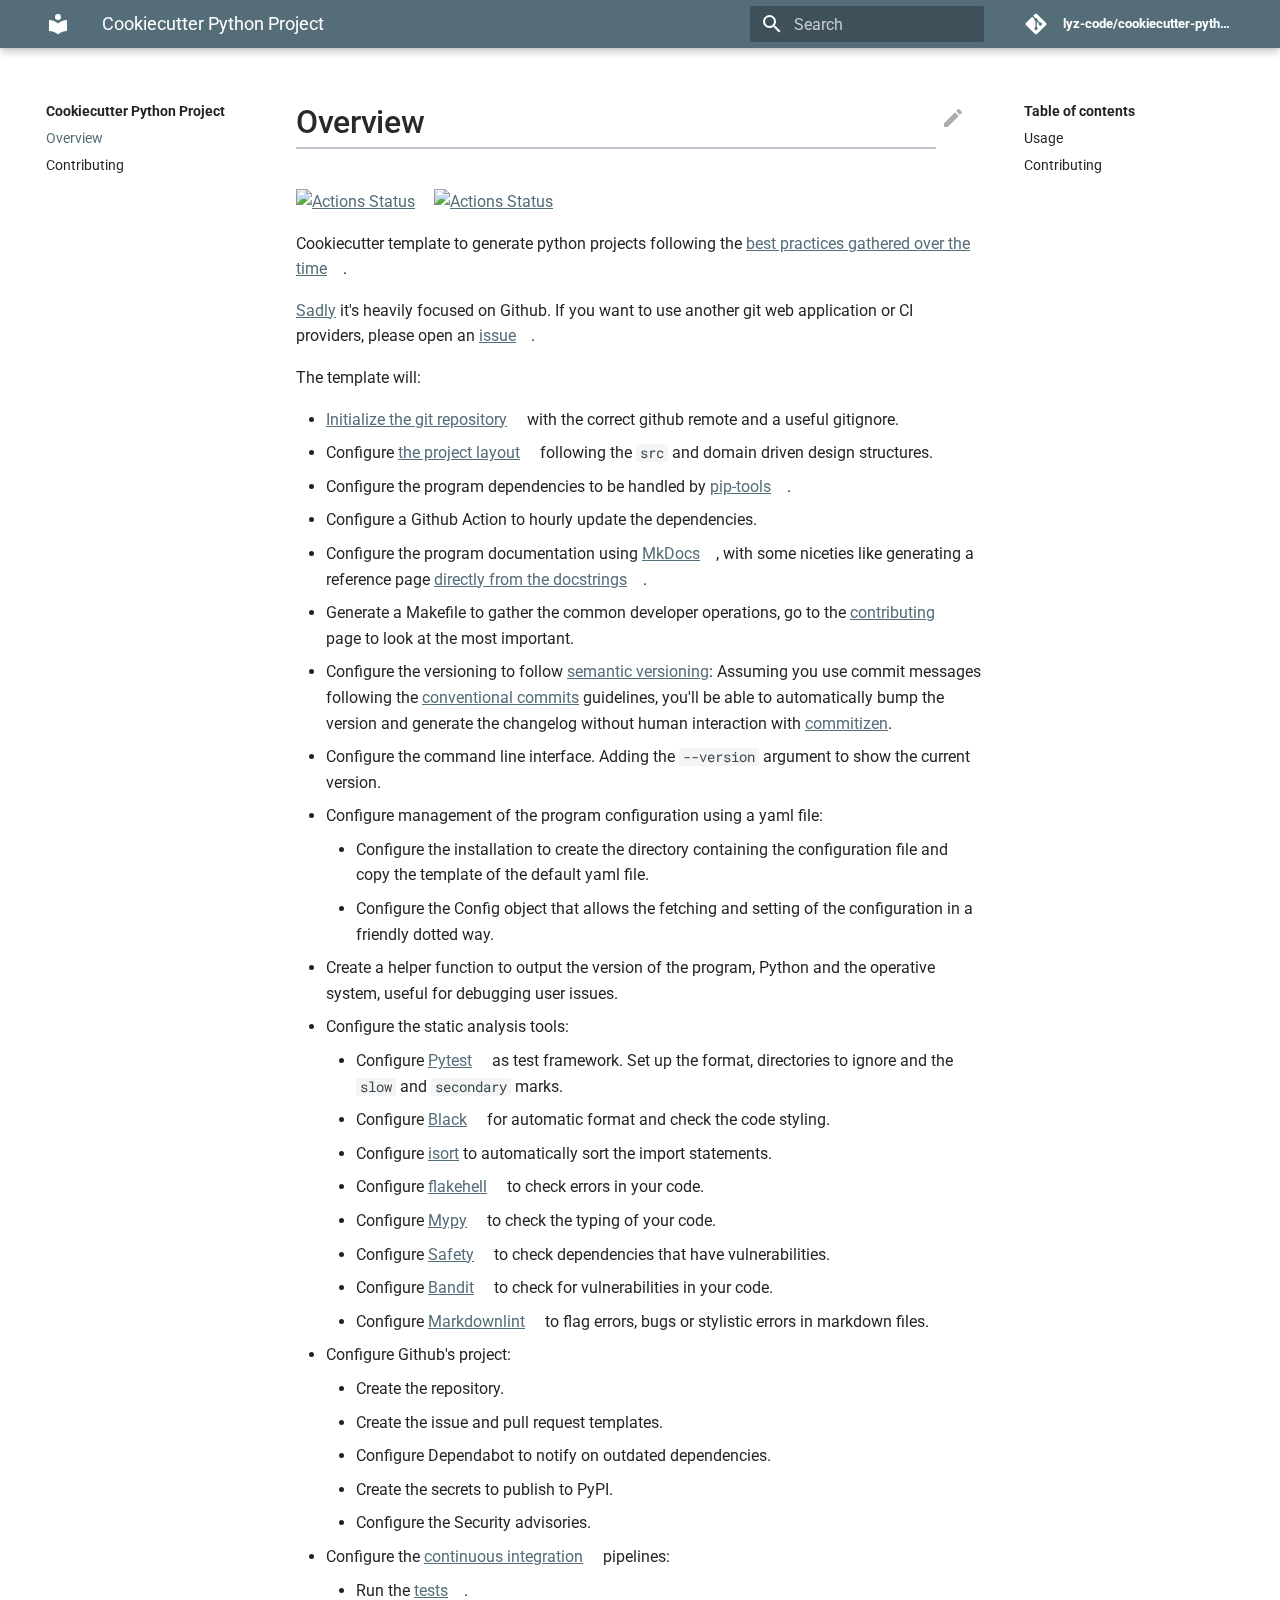
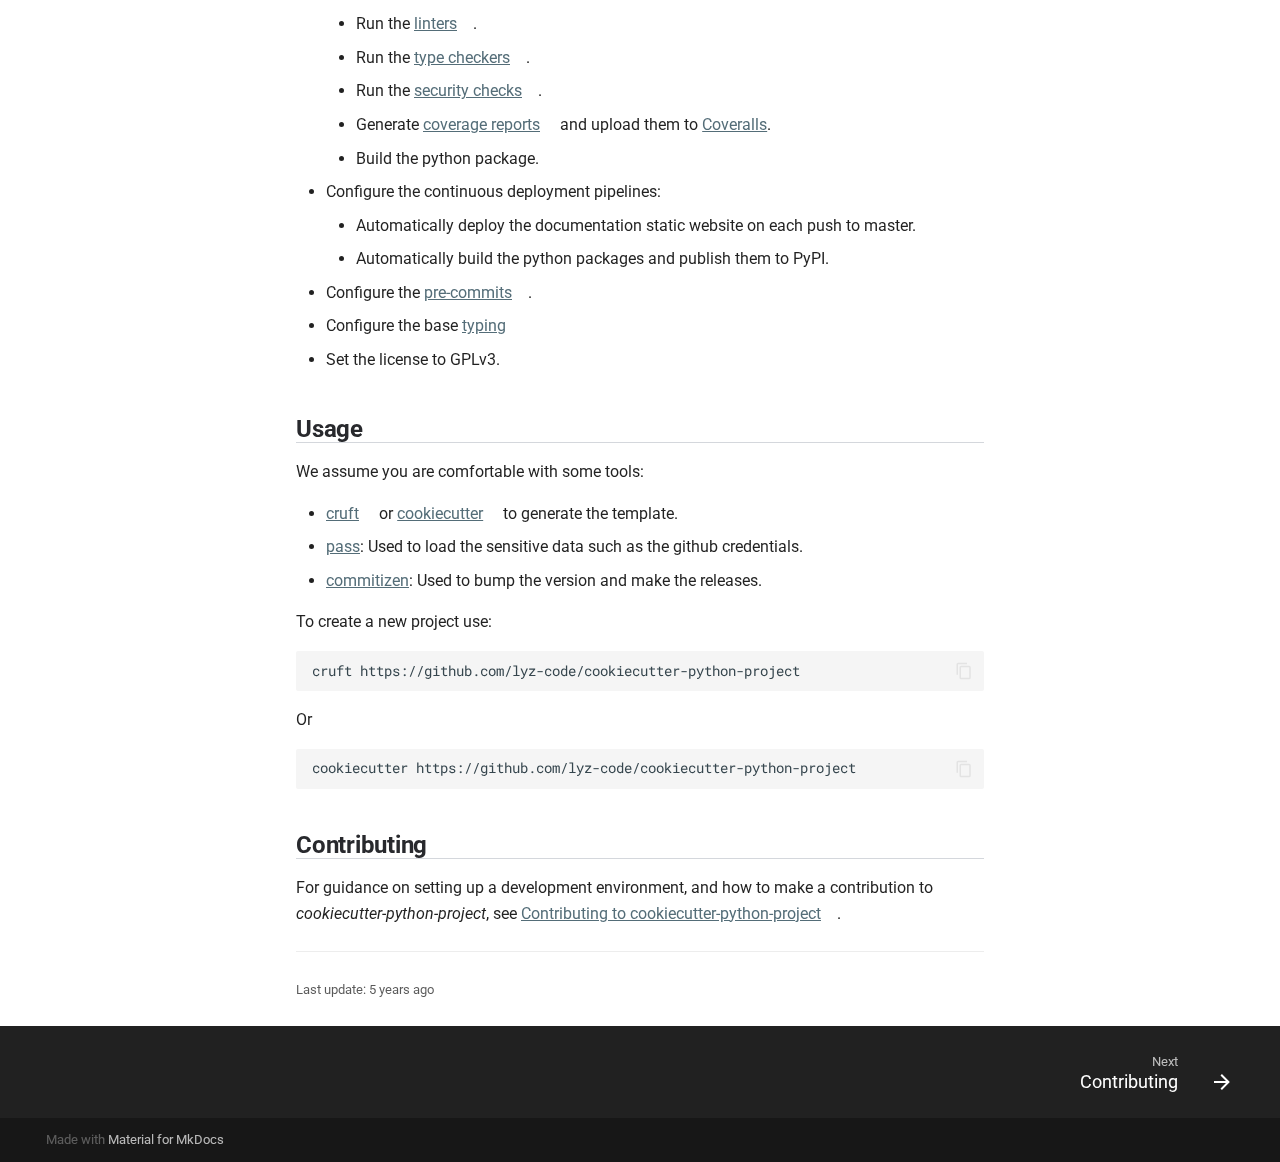
==== commit 0c5387dc: "deploy: fde960873086da40dc90492a33be536929c56f18" ====
--- a/index.html
+++ b/index.html
@@ -1,11 +1,11 @@
-<!doctype html><html lang=en class=no-js> <head><meta charset=utf-8><meta name=viewport content="width=device-width,initial-scale=1"><link href=https://lyz-code.github.io/cookiecutter-python-project/ rel=canonical><meta name=author content=Lyz><link rel="shortcut icon" href=assets/images/favicon.png><meta name=generator content="mkdocs-1.1.2, mkdocs-material-6.1.7"><title>Cookiecutter Python Project</title><link rel=stylesheet href=assets/stylesheets/main.19753c6b.min.css><link rel=stylesheet href=assets/stylesheets/palette.196e0c26.min.css><meta name=theme-color content=#546d78><link href=https://fonts.gstatic.com rel=preconnect crossorigin><link rel=stylesheet href="https://fonts.googleapis.com/css?family=Roboto:300,400,400i,700%7CRoboto+Mono&display=fallback"><style>body,input{font-family:"Roboto",-apple-system,BlinkMacSystemFont,Helvetica,Arial,sans-serif}code,kbd,pre{font-family:"Roboto Mono",SFMono-Regular,Consolas,Menlo,monospace}</style><link rel=stylesheet href=css/timeago.css><link rel=stylesheet href=stylesheets/extra.css><link rel=stylesheet href=stylesheets/links.css></head> <body dir=ltr data-md-color-scheme data-md-color-primary=blue-grey data-md-color-accent=light-blue> <input class=md-toggle data-md-toggle=drawer type=checkbox id=__drawer autocomplete=off> <input class=md-toggle data-md-toggle=search type=checkbox id=__search autocomplete=off> <label class=md-overlay for=__drawer></label> <div data-md-component=skip> <a href=#usage class=md-skip> Skip to content </a> </div> <div data-md-component=announce> </div> <header class=md-header data-md-component=header> <nav class="md-header-nav md-grid" aria-label=Header> <a href=https://lyz-code.github.io/cookiecutter-python-project title="Cookiecutter Python Project" class="md-header-nav__button md-logo" aria-label="Cookiecutter Python Project"> <svg xmlns=http://www.w3.org/2000/svg viewbox="0 0 24 24"><path d="M12 8a3 3 0 003-3 3 3 0 00-3-3 3 3 0 00-3 3 3 3 0 003 3m0 3.54C9.64 9.35 6.5 8 3 8v11c3.5 0 6.64 1.35 9 3.54 2.36-2.19 5.5-3.54 9-3.54V8c-3.5 0-6.64 1.35-9 3.54z"/></svg> </a> <label class="md-header-nav__button md-icon" for=__drawer> <svg xmlns=http://www.w3.org/2000/svg viewbox="0 0 24 24"><path d="M3 6h18v2H3V6m0 5h18v2H3v-2m0 5h18v2H3v-2z"/></svg> </label> <div class=md-header-nav__title data-md-component=header-title> <div class=md-header-nav__ellipsis> <span class="md-header-nav__topic md-ellipsis"> Cookiecutter Python Project </span> <span class="md-header-nav__topic md-ellipsis"> Overview </span> </div> </div> <label class="md-header-nav__button md-icon" for=__search> <svg xmlns=http://www.w3.org/2000/svg viewbox="0 0 24 24"><path d="M9.5 3A6.5 6.5 0 0116 9.5c0 1.61-.59 3.09-1.56 4.23l.27.27h.79l5 5-1.5 1.5-5-5v-.79l-.27-.27A6.516 6.516 0 019.5 16 6.5 6.5 0 013 9.5 6.5 6.5 0 019.5 3m0 2C7 5 5 7 5 9.5S7 14 9.5 14 14 12 14 9.5 12 5 9.5 5z"/></svg> </label> <div class=md-search data-md-component=search role=dialog> <label class=md-search__overlay for=__search></label> <div class=md-search__inner role=search> <form class=md-search__form name=search> <input type=text class=md-search__input name=query aria-label=Search placeholder=Search autocapitalize=off autocorrect=off autocomplete=off spellcheck=false data-md-component=search-query data-md-state=active required> <label class="md-search__icon md-icon" for=__search> <svg xmlns=http://www.w3.org/2000/svg viewbox="0 0 24 24"><path d="M9.5 3A6.5 6.5 0 0116 9.5c0 1.61-.59 3.09-1.56 4.23l.27.27h.79l5 5-1.5 1.5-5-5v-.79l-.27-.27A6.516 6.516 0 019.5 16 6.5 6.5 0 013 9.5 6.5 6.5 0 019.5 3m0 2C7 5 5 7 5 9.5S7 14 9.5 14 14 12 14 9.5 12 5 9.5 5z"/></svg> <svg xmlns=http://www.w3.org/2000/svg viewbox="0 0 24 24"><path d="M20 11v2H8l5.5 5.5-1.42 1.42L4.16 12l7.92-7.92L13.5 5.5 8 11h12z"/></svg> </label> <button type=reset class="md-search__icon md-icon" aria-label=Clear data-md-component=search-reset tabindex=-1> <svg xmlns=http://www.w3.org/2000/svg viewbox="0 0 24 24"><path d="M19 6.41L17.59 5 12 10.59 6.41 5 5 6.41 10.59 12 5 17.59 6.41 19 12 13.41 17.59 19 19 17.59 13.41 12 19 6.41z"/></svg> </button> </form> <div class=md-search__output> <div class=md-search__scrollwrap data-md-scrollfix> <div class=md-search-result data-md-component=search-result> <div class=md-search-result__meta> Initializing search </div> <ol class=md-search-result__list></ol> </div> </div> </div> </div> </div> <div class=md-header-nav__source> <a href=https://github.com/lyz-code/cookiecutter-python-project/ title="Go to repository" class=md-source> <div class="md-source__icon md-icon"> <svg xmlns=http://www.w3.org/2000/svg viewbox="0 0 448 512"><path d="M439.55 236.05L244 40.45a28.87 28.87 0 00-40.81 0l-40.66 40.63 51.52 51.52c27.06-9.14 52.68 16.77 43.39 43.68l49.66 49.66c34.23-11.8 61.18 31 35.47 56.69-26.49 26.49-70.21-2.87-56-37.34L240.22 199v121.85c25.3 12.54 22.26 41.85 9.08 55a34.34 34.34 0 01-48.55 0c-17.57-17.6-11.07-46.91 11.25-56v-123c-20.8-8.51-24.6-30.74-18.64-45L142.57 101 8.45 235.14a28.86 28.86 0 000 40.81l195.61 195.6a28.86 28.86 0 0040.8 0l194.69-194.69a28.86 28.86 0 000-40.81z"/></svg> </div> <div class=md-source__repository> lyz-code/cookiecutter-python-project </div> </a> </div> </nav> </header> <div class=md-container data-md-component=container> <main class=md-main data-md-component=main> <div class="md-main__inner md-grid"> <div class="md-sidebar md-sidebar--primary" data-md-component=navigation> <div class=md-sidebar__scrollwrap> <div class=md-sidebar__inner> <nav class="md-nav md-nav--primary" aria-label=Navigation data-md-level=0> <label class=md-nav__title for=__drawer> <a href=https://lyz-code.github.io/cookiecutter-python-project title="Cookiecutter Python Project" class="md-nav__button md-logo" aria-label="Cookiecutter Python Project"> <svg xmlns=http://www.w3.org/2000/svg viewbox="0 0 24 24"><path d="M12 8a3 3 0 003-3 3 3 0 00-3-3 3 3 0 00-3 3 3 3 0 003 3m0 3.54C9.64 9.35 6.5 8 3 8v11c3.5 0 6.64 1.35 9 3.54 2.36-2.19 5.5-3.54 9-3.54V8c-3.5 0-6.64 1.35-9 3.54z"/></svg> </a> Cookiecutter Python Project </label> <div class=md-nav__source> <a href=https://github.com/lyz-code/cookiecutter-python-project/ title="Go to repository" class=md-source> <div class="md-source__icon md-icon"> <svg xmlns=http://www.w3.org/2000/svg viewbox="0 0 448 512"><path d="M439.55 236.05L244 40.45a28.87 28.87 0 00-40.81 0l-40.66 40.63 51.52 51.52c27.06-9.14 52.68 16.77 43.39 43.68l49.66 49.66c34.23-11.8 61.18 31 35.47 56.69-26.49 26.49-70.21-2.87-56-37.34L240.22 199v121.85c25.3 12.54 22.26 41.85 9.08 55a34.34 34.34 0 01-48.55 0c-17.57-17.6-11.07-46.91 11.25-56v-123c-20.8-8.51-24.6-30.74-18.64-45L142.57 101 8.45 235.14a28.86 28.86 0 000 40.81l195.61 195.6a28.86 28.86 0 0040.8 0l194.69-194.69a28.86 28.86 0 000-40.81z"/></svg> </div> <div class=md-source__repository> lyz-code/cookiecutter-python-project </div> </a> </div> <ul class=md-nav__list data-md-scrollfix> <li class="md-nav__item md-nav__item--active"> <input class="md-nav__toggle md-toggle" data-md-toggle=toc type=checkbox id=__toc> <label class="md-nav__link md-nav__link--active" for=__toc> Overview <span class="md-nav__icon md-icon"></span> </label> <a href=. class="md-nav__link md-nav__link--active"> Overview </a> <nav class="md-nav md-nav--secondary" aria-label="Table of contents"> <label class=md-nav__title for=__toc> <span class="md-nav__icon md-icon"></span> Table of contents </label> <ul class=md-nav__list data-md-scrollfix> <li class=md-nav__item> <a href=#usage class=md-nav__link> Usage </a> </li> <li class=md-nav__item> <a href=#contributing class=md-nav__link> Contributing </a> </li> </ul> </nav> </li> <li class=md-nav__item> <a href=contributing/ class=md-nav__link> Contributing </a> </li> </ul> </nav> </div> </div> </div> <div class="md-sidebar md-sidebar--secondary" data-md-component=toc> <div class=md-sidebar__scrollwrap> <div class=md-sidebar__inner> <nav class="md-nav md-nav--secondary" aria-label="Table of contents"> <label class=md-nav__title for=__toc> <span class="md-nav__icon md-icon"></span> Table of contents </label> <ul class=md-nav__list data-md-scrollfix> <li class=md-nav__item> <a href=#usage class=md-nav__link> Usage </a> </li> <li class=md-nav__item> <a href=#contributing class=md-nav__link> Contributing </a> </li> </ul> </nav> </div> </div> </div> <div class=md-content> <article class="md-content__inner md-typeset"> <a href=https://github.com/lyz-code/cookiecutter-python-project/edit/master/docs/index.md title="Edit this page" class="md-content__button md-icon"> <svg xmlns=http://www.w3.org/2000/svg viewbox="0 0 24 24"><path d="M20.71 7.04c.39-.39.39-1.04 0-1.41l-2.34-2.34c-.37-.39-1.02-.39-1.41 0l-1.84 1.83 3.75 3.75M3 17.25V21h3.75L17.81 9.93l-3.75-3.75L3 17.25z"/></svg> </a> <h1>Overview</h1> <p><a href=https://github.com/lyz-code/cookiecutter-python-project/actions><img alt="Actions Status" src=https://github.com/lyz-code/cookiecutter-python-project/workflows/Tests/badge.svg></a> <a href=https://github.com/lyz-code/cookiecutter-python-project/actions><img alt="Actions Status" src=https://github.com/lyz-code/cookiecutter-python-project/workflows/Build/badge.svg></a></p> <p>Cookiecutter template to generate python projects following the <a href=https://lyz-code.github.io/blue-book/coding/python/python_project_template/ >best practices gathered over the time</a>.</p> <p><a href=https://sanctum.geek.nz/why-not-github.html>Sadly</a> it's heavily focused on Github. If you want to use another git web application or CI providers, please open an <a href=https://github.com/lyz-code/cookiecutter-python-project/issues/new>issue</a>.</p> <p>The template will:</p> <ul> <li> <p><a href=https://lyz-code.github.io/blue-book/coding/python/python_project_template/#basic-python-project>Initialize the git repository</a> with the correct github remote and a useful gitignore.</p> </li> <li> <p>Configure <a href=https://lyz-code.github.io/blue-book/coding/python/python_project_template/#project-structure>the project layout</a> following the <code>src</code> and domain driven design structures.</p> </li> <li> <p>Configure the program dependencies to be handled by <a href=https://lyz-code.github.io/blue-book/devops/pip_tools/ >pip-tools</a>.</p> </li> <li> <p>Configure a Github Action to hourly update the dependencies.</p> </li> <li> <p>Configure the program documentation using <a href=https://lyz-code.github.io/blue-book/linux/mkdocs>MkDocs</a>, with some niceties like generating a reference page <a href=https://lyz-code.github.io/blue-book/coding/python/mkdocstrings/ >directly from the docstrings</a>.</p> </li> <li> <p>Generate a Makefile to gather the common developer operations, go to the <a href=contributing/#development-facilities>contributing</a> page to look at the most important.</p> </li> <li> <p>Configure the versioning to follow <a href=https://semver.org/ >semantic versioning</a>: Assuming you use commit messages following the <a href=https://www.conventionalcommits.org>conventional commits</a> guidelines, you'll be able to automatically bump the version and generate the changelog without human interaction with <a href=https://commitizen-tools.github.io/commitizen/ >commitizen</a>.</p> </li> <li> <p>Configure the command line interface. Adding the <code>--version</code> argument to show the current version.</p> </li> <li> <p>Configure management of the program configuration using a yaml file:</p> <ul> <li>Configure the installation to create the directory containing the configuration file and copy the template of the default yaml file.</li> <li>Configure the Config object that allows the fetching and setting of the configuration in a friendly dotted way.</li> </ul> </li> <li> <p>Create a helper function to output the version of the program, Python and the operative system, useful for debugging user issues.</p> </li> <li> <p>Configure the static analysis tools:</p> <ul> <li>Configure <a href=https://lyz-code.github.io/blue-book/coding/python/pytest/ >Pytest</a> as test framework. Set up the format, directories to ignore and the <code>slow</code> and <code>secondary</code> marks.</li> <li>Configure <a href=https://lyz-code.github.io/blue-book/devops/black/ >Black</a> for automatic format and check the code styling.</li> <li>Configure <a href=https://isort.readthedocs.io/ >isort</a> to automatically sort the import statements.</li> <li>Configure <a href=https://lyz-code.github.io/blue-book/devops/flakehell/ >flakehell</a> to check errors in your code.</li> <li>Configure <a href=https://lyz-code.github.io/blue-book/devops/mypy/ >Mypy</a> to check the typing of your code.</li> <li>Configure <a href=https://lyz-code.github.io/blue-book/devops/safety/ >Safety</a> to check dependencies that have vulnerabilities.</li> <li>Configure <a href=https://lyz-code.github.io/blue-book/devops/bandit/ >Bandit</a> to check for vulnerabilities in your code.</li> <li>Configure <a href=https://lyz-code.github.io/blue-book/devops/markdownlint/ >Markdownlint</a> to flag errors, bugs or stylistic errors in markdown files.</li> </ul> </li> <li> <p>Configure Github's project:</p> <ul> <li>Create the repository.</li> <li>Create the issue and pull request templates.</li> <li>Configure Dependabot to notify on outdated dependencies.</li> <li>Create the secrets to publish to PyPI.</li> <li>Configure the Security advisories.</li> </ul> </li> <li> <p>Configure the <a href=https://lyz-code.github.io/blue-book/devops/ci>continuous integration</a> pipelines:</p> <ul> <li>Run the <a href=https://lyz-code.github.io/blue-book/coding/python/pytest>tests</a>.</li> <li>Run the <a href=https://lyz-code.github.io/blue-book/devops/ci/#linters>linters</a>.</li> <li>Run the <a href=https://lyz-code.github.io/blue-book/devops/ci/#type-checkers>type checkers</a>.</li> <li>Run the <a href=https://lyz-code.github.io/blue-book/devops/ci/#security-vulnerability-checkers>security checks</a>.</li> <li>Generate <a href=https://lyz-code.github.io/blue-book/devops/ci/#coverage-reports>coverage reports</a> and upload them to <a href=https://coveralls.io/ >Coveralls</a>.</li> <li>Build the python package.</li> </ul> </li> <li> <p>Configure the continuous deployment pipelines:</p> <ul> <li>Automatically deploy the documentation static website on each push to master.</li> <li>Automatically build the python packages and publish them to PyPI.</li> </ul> </li> <li> <p>Configure the <a href=https://lyz-code.github.io/blue-book/devops/ci/#configuring-pre-commit>pre-commits</a>.</p> </li> <li>Configure the base <a href=https://lyz-code.github.io/blue-book/coding/python/type_hints>typing</a></li> <li>Set the license to GPLv3.</li> </ul> <h2 id=usage>Usage<a class=headerlink href=#usage title="Permanent link">&para;</a></h2> <p>We assume you are comfortable with some tools:</p> <ul> <li><a href=https://lyz-code.github.io/blue-book/linux/cruft>cruft</a> or <a href=https://lyz-code.github.io/blue-book/linux/cookiecutter/ >cookiecutter</a> to generate the template.</li> <li><a href=https://www.passwordstore.org/ >pass</a>: Used to load the sensitive data such as the github credentials.</li> <li><a href=https://commitizen-tools.github.io/commitizen/ >commitizen</a>: Used to bump the version and make the releases.</li> </ul> <p>To create a new project use:</p> <div class=highlight><pre><span></span><code>cruft https://github.com/lyz-code/cookiecutter-python-project
+<!doctype html><html lang=en class=no-js> <head><meta charset=utf-8><meta name=viewport content="width=device-width,initial-scale=1"><meta name=author content=Lyz><link href=https://lyz-code.github.io/cookiecutter-python-project/ rel=canonical><link rel="shortcut icon" href=assets/images/favicon.png><meta name=generator content="mkdocs-1.1.2, mkdocs-material-6.2.3"><title>Cookiecutter Python Project</title><link rel=stylesheet href=assets/stylesheets/main.3b61ea93.min.css><link rel=stylesheet href=assets/stylesheets/palette.39b8e14a.min.css><meta name=theme-color content=#546d78><link rel=preconnect href=https://fonts.gstatic.com crossorigin><link rel=stylesheet href="https://fonts.googleapis.com/css?family=Roboto:300,400,400i,700%7CRoboto+Mono&display=fallback"><style>body,input{font-family:"Roboto",-apple-system,BlinkMacSystemFont,Helvetica,Arial,sans-serif}code,kbd,pre{font-family:"Roboto Mono",SFMono-Regular,Consolas,Menlo,monospace}</style><link rel=stylesheet href=css/timeago.css><link rel=stylesheet href=stylesheets/extra.css><link rel=stylesheet href=stylesheets/links.css></head> <body dir=ltr data-md-color-scheme data-md-color-primary=blue-grey data-md-color-accent=light-blue> <input class=md-toggle data-md-toggle=drawer type=checkbox id=__drawer autocomplete=off> <input class=md-toggle data-md-toggle=search type=checkbox id=__search autocomplete=off> <label class=md-overlay for=__drawer></label> <div data-md-component=skip> <a href=#usage class=md-skip> Skip to content </a> </div> <div data-md-component=announce> </div> <header class=md-header data-md-component=header> <nav class="md-header-nav md-grid" aria-label=Header> <a href=https://lyz-code.github.io/cookiecutter-python-project title="Cookiecutter Python Project" class="md-header-nav__button md-logo" aria-label="Cookiecutter Python Project"> <svg xmlns=http://www.w3.org/2000/svg viewbox="0 0 24 24"><path d="M12 8a3 3 0 003-3 3 3 0 00-3-3 3 3 0 00-3 3 3 3 0 003 3m0 3.54C9.64 9.35 6.5 8 3 8v11c3.5 0 6.64 1.35 9 3.54 2.36-2.19 5.5-3.54 9-3.54V8c-3.5 0-6.64 1.35-9 3.54z"/></svg> </a> <label class="md-header-nav__button md-icon" for=__drawer> <svg xmlns=http://www.w3.org/2000/svg viewbox="0 0 24 24"><path d="M3 6h18v2H3V6m0 5h18v2H3v-2m0 5h18v2H3v-2z"/></svg> </label> <div class=md-header-nav__title data-md-component=header-title> <div class=md-header-nav__ellipsis> <div class=md-header-nav__topic> <span class=md-ellipsis> Cookiecutter Python Project </span> </div> <div class=md-header-nav__topic> <span class=md-ellipsis> Overview </span> </div> </div> </div> <label class="md-header-nav__button md-icon" for=__search> <svg xmlns=http://www.w3.org/2000/svg viewbox="0 0 24 24"><path d="M9.5 3A6.5 6.5 0 0116 9.5c0 1.61-.59 3.09-1.56 4.23l.27.27h.79l5 5-1.5 1.5-5-5v-.79l-.27-.27A6.516 6.516 0 019.5 16 6.5 6.5 0 013 9.5 6.5 6.5 0 019.5 3m0 2C7 5 5 7 5 9.5S7 14 9.5 14 14 12 14 9.5 12 5 9.5 5z"/></svg> </label> <div class=md-search data-md-component=search role=dialog> <label class=md-search__overlay for=__search></label> <div class=md-search__inner role=search> <form class=md-search__form name=search> <input type=text class=md-search__input name=query aria-label=Search placeholder=Search autocapitalize=off autocorrect=off autocomplete=off spellcheck=false data-md-component=search-query data-md-state=active required> <label class="md-search__icon md-icon" for=__search> <svg xmlns=http://www.w3.org/2000/svg viewbox="0 0 24 24"><path d="M9.5 3A6.5 6.5 0 0116 9.5c0 1.61-.59 3.09-1.56 4.23l.27.27h.79l5 5-1.5 1.5-5-5v-.79l-.27-.27A6.516 6.516 0 019.5 16 6.5 6.5 0 013 9.5 6.5 6.5 0 019.5 3m0 2C7 5 5 7 5 9.5S7 14 9.5 14 14 12 14 9.5 12 5 9.5 5z"/></svg> <svg xmlns=http://www.w3.org/2000/svg viewbox="0 0 24 24"><path d="M20 11v2H8l5.5 5.5-1.42 1.42L4.16 12l7.92-7.92L13.5 5.5 8 11h12z"/></svg> </label> <button type=reset class="md-search__icon md-icon" aria-label=Clear data-md-component=search-reset tabindex=-1> <svg xmlns=http://www.w3.org/2000/svg viewbox="0 0 24 24"><path d="M19 6.41L17.59 5 12 10.59 6.41 5 5 6.41 10.59 12 5 17.59 6.41 19 12 13.41 17.59 19 19 17.59 13.41 12 19 6.41z"/></svg> </button> </form> <div class=md-search__output> <div class=md-search__scrollwrap data-md-scrollfix> <div class=md-search-result data-md-component=search-result> <div class=md-search-result__meta> Initializing search </div> <ol class=md-search-result__list></ol> </div> </div> </div> </div> </div> <div class=md-header-nav__source> <a href=https://github.com/lyz-code/cookiecutter-python-project/ title="Go to repository" class=md-source> <div class="md-source__icon md-icon"> <svg xmlns=http://www.w3.org/2000/svg viewbox="0 0 448 512"><path d="M439.55 236.05L244 40.45a28.87 28.87 0 00-40.81 0l-40.66 40.63 51.52 51.52c27.06-9.14 52.68 16.77 43.39 43.68l49.66 49.66c34.23-11.8 61.18 31 35.47 56.69-26.49 26.49-70.21-2.87-56-37.34L240.22 199v121.85c25.3 12.54 22.26 41.85 9.08 55a34.34 34.34 0 01-48.55 0c-17.57-17.6-11.07-46.91 11.25-56v-123c-20.8-8.51-24.6-30.74-18.64-45L142.57 101 8.45 235.14a28.86 28.86 0 000 40.81l195.61 195.6a28.86 28.86 0 0040.8 0l194.69-194.69a28.86 28.86 0 000-40.81z"/></svg> </div> <div class=md-source__repository> lyz-code/cookiecutter-python-project </div> </a> </div> </nav> </header> <div class=md-container data-md-component=container> <main class=md-main data-md-component=main> <div class="md-main__inner md-grid"> <div class="md-sidebar md-sidebar--primary" data-md-component=navigation> <div class=md-sidebar__scrollwrap> <div class=md-sidebar__inner> <nav class="md-nav md-nav--primary" aria-label=Navigation data-md-level=0> <label class=md-nav__title for=__drawer> <a href=https://lyz-code.github.io/cookiecutter-python-project title="Cookiecutter Python Project" class="md-nav__button md-logo" aria-label="Cookiecutter Python Project"> <svg xmlns=http://www.w3.org/2000/svg viewbox="0 0 24 24"><path d="M12 8a3 3 0 003-3 3 3 0 00-3-3 3 3 0 00-3 3 3 3 0 003 3m0 3.54C9.64 9.35 6.5 8 3 8v11c3.5 0 6.64 1.35 9 3.54 2.36-2.19 5.5-3.54 9-3.54V8c-3.5 0-6.64 1.35-9 3.54z"/></svg> </a> Cookiecutter Python Project </label> <div class=md-nav__source> <a href=https://github.com/lyz-code/cookiecutter-python-project/ title="Go to repository" class=md-source> <div class="md-source__icon md-icon"> <svg xmlns=http://www.w3.org/2000/svg viewbox="0 0 448 512"><path d="M439.55 236.05L244 40.45a28.87 28.87 0 00-40.81 0l-40.66 40.63 51.52 51.52c27.06-9.14 52.68 16.77 43.39 43.68l49.66 49.66c34.23-11.8 61.18 31 35.47 56.69-26.49 26.49-70.21-2.87-56-37.34L240.22 199v121.85c25.3 12.54 22.26 41.85 9.08 55a34.34 34.34 0 01-48.55 0c-17.57-17.6-11.07-46.91 11.25-56v-123c-20.8-8.51-24.6-30.74-18.64-45L142.57 101 8.45 235.14a28.86 28.86 0 000 40.81l195.61 195.6a28.86 28.86 0 0040.8 0l194.69-194.69a28.86 28.86 0 000-40.81z"/></svg> </div> <div class=md-source__repository> lyz-code/cookiecutter-python-project </div> </a> </div> <ul class=md-nav__list data-md-scrollfix> <li class="md-nav__item md-nav__item--active"> <input class="md-nav__toggle md-toggle" data-md-toggle=toc type=checkbox id=__toc> <label class="md-nav__link md-nav__link--active" for=__toc> Overview <span class="md-nav__icon md-icon"></span> </label> <a href=. class="md-nav__link md-nav__link--active"> Overview </a> <nav class="md-nav md-nav--secondary" aria-label="Table of contents"> <label class=md-nav__title for=__toc> <span class="md-nav__icon md-icon"></span> Table of contents </label> <ul class=md-nav__list data-md-scrollfix> <li class=md-nav__item> <a href=#usage class=md-nav__link> Usage </a> </li> <li class=md-nav__item> <a href=#contributing class=md-nav__link> Contributing </a> </li> </ul> </nav> </li> <li class=md-nav__item> <a href=contributing/ class=md-nav__link> Contributing </a> </li> </ul> </nav> </div> </div> </div> <div class="md-sidebar md-sidebar--secondary" data-md-component=toc> <div class=md-sidebar__scrollwrap> <div class=md-sidebar__inner> <nav class="md-nav md-nav--secondary" aria-label="Table of contents"> <label class=md-nav__title for=__toc> <span class="md-nav__icon md-icon"></span> Table of contents </label> <ul class=md-nav__list data-md-scrollfix> <li class=md-nav__item> <a href=#usage class=md-nav__link> Usage </a> </li> <li class=md-nav__item> <a href=#contributing class=md-nav__link> Contributing </a> </li> </ul> </nav> </div> </div> </div> <div class=md-content> <article class="md-content__inner md-typeset"> <a href=https://github.com/lyz-code/cookiecutter-python-project/edit/master/docs/index.md title="Edit this page" class="md-content__button md-icon"> <svg xmlns=http://www.w3.org/2000/svg viewbox="0 0 24 24"><path d="M20.71 7.04c.39-.39.39-1.04 0-1.41l-2.34-2.34c-.37-.39-1.02-.39-1.41 0l-1.84 1.83 3.75 3.75M3 17.25V21h3.75L17.81 9.93l-3.75-3.75L3 17.25z"/></svg> </a> <h1>Overview</h1> <p><a href=https://github.com/lyz-code/cookiecutter-python-project/actions><img alt="Actions Status" src=https://github.com/lyz-code/cookiecutter-python-project/workflows/Tests/badge.svg></a> <a href=https://github.com/lyz-code/cookiecutter-python-project/actions><img alt="Actions Status" src=https://github.com/lyz-code/cookiecutter-python-project/workflows/Build/badge.svg></a></p> <p>Cookiecutter template to generate python projects following the <a href=https://lyz-code.github.io/blue-book/coding/python/python_project_template/ >best practices gathered over the time</a>.</p> <p><a href=https://sanctum.geek.nz/why-not-github.html>Sadly</a> it's heavily focused on Github. If you want to use another git web application or CI providers, please open an <a href=https://github.com/lyz-code/cookiecutter-python-project/issues/new>issue</a>.</p> <p>The template will:</p> <ul> <li> <p><a href=https://lyz-code.github.io/blue-book/coding/python/python_project_template/#basic-python-project>Initialize the git repository</a> with the correct github remote and a useful gitignore.</p> </li> <li> <p>Configure <a href=https://lyz-code.github.io/blue-book/coding/python/python_project_template/#project-structure>the project layout</a> following the <code>src</code> and domain driven design structures.</p> </li> <li> <p>Configure the program dependencies to be handled by <a href=https://lyz-code.github.io/blue-book/devops/pip_tools/ >pip-tools</a>.</p> </li> <li> <p>Configure a Github Action to hourly update the dependencies.</p> </li> <li> <p>Configure the program documentation using <a href=https://lyz-code.github.io/blue-book/linux/mkdocs>MkDocs</a>, with some niceties like generating a reference page <a href=https://lyz-code.github.io/blue-book/coding/python/mkdocstrings/ >directly from the docstrings</a>.</p> </li> <li> <p>Generate a Makefile to gather the common developer operations, go to the <a href=contributing/#development-facilities>contributing</a> page to look at the most important.</p> </li> <li> <p>Configure the versioning to follow <a href=https://semver.org/ >semantic versioning</a>: Assuming you use commit messages following the <a href=https://www.conventionalcommits.org>conventional commits</a> guidelines, you'll be able to automatically bump the version and generate the changelog without human interaction with <a href=https://commitizen-tools.github.io/commitizen/ >commitizen</a>.</p> </li> <li> <p>Configure the command line interface. Adding the <code>--version</code> argument to show the current version.</p> </li> <li> <p>Configure management of the program configuration using a yaml file:</p> <ul> <li>Configure the installation to create the directory containing the configuration file and copy the template of the default yaml file.</li> <li>Configure the Config object that allows the fetching and setting of the configuration in a friendly dotted way.</li> </ul> </li> <li> <p>Create a helper function to output the version of the program, Python and the operative system, useful for debugging user issues.</p> </li> <li> <p>Configure the static analysis tools:</p> <ul> <li>Configure <a href=https://lyz-code.github.io/blue-book/coding/python/pytest/ >Pytest</a> as test framework. Set up the format, directories to ignore and the <code>slow</code> and <code>secondary</code> marks.</li> <li>Configure <a href=https://lyz-code.github.io/blue-book/devops/black/ >Black</a> for automatic format and check the code styling.</li> <li>Configure <a href=https://isort.readthedocs.io/ >isort</a> to automatically sort the import statements.</li> <li>Configure <a href=https://lyz-code.github.io/blue-book/devops/flakehell/ >flakehell</a> to check errors in your code.</li> <li>Configure <a href=https://lyz-code.github.io/blue-book/devops/mypy/ >Mypy</a> to check the typing of your code.</li> <li>Configure <a href=https://lyz-code.github.io/blue-book/devops/safety/ >Safety</a> to check dependencies that have vulnerabilities.</li> <li>Configure <a href=https://lyz-code.github.io/blue-book/devops/bandit/ >Bandit</a> to check for vulnerabilities in your code.</li> <li>Configure <a href=https://lyz-code.github.io/blue-book/devops/markdownlint/ >Markdownlint</a> to flag errors, bugs or stylistic errors in markdown files.</li> </ul> </li> <li> <p>Configure Github's project:</p> <ul> <li>Create the repository.</li> <li>Create the issue and pull request templates.</li> <li>Configure Dependabot to notify on outdated dependencies.</li> <li>Create the secrets to publish to PyPI.</li> <li>Configure the Security advisories.</li> </ul> </li> <li> <p>Configure the <a href=https://lyz-code.github.io/blue-book/devops/ci>continuous integration</a> pipelines:</p> <ul> <li>Run the <a href=https://lyz-code.github.io/blue-book/coding/python/pytest>tests</a>.</li> <li>Run the <a href=https://lyz-code.github.io/blue-book/devops/ci/#linters>linters</a>.</li> <li>Run the <a href=https://lyz-code.github.io/blue-book/devops/ci/#type-checkers>type checkers</a>.</li> <li>Run the <a href=https://lyz-code.github.io/blue-book/devops/ci/#security-vulnerability-checkers>security checks</a>.</li> <li>Generate <a href=https://lyz-code.github.io/blue-book/devops/ci/#coverage-reports>coverage reports</a> and upload them to <a href=https://coveralls.io/ >Coveralls</a>.</li> <li>Build the python package.</li> </ul> </li> <li> <p>Configure the continuous deployment pipelines:</p> <ul> <li>Automatically deploy the documentation static website on each push to master.</li> <li>Automatically build the python packages and publish them to PyPI.</li> </ul> </li> <li> <p>Configure the <a href=https://lyz-code.github.io/blue-book/devops/ci/#configuring-pre-commit>pre-commits</a>.</p> </li> <li>Configure the base <a href=https://lyz-code.github.io/blue-book/coding/python/type_hints>typing</a></li> <li>Set the license to GPLv3.</li> </ul> <h2 id=usage>Usage<a class=headerlink href=#usage title="Permanent link">&para;</a></h2> <p>We assume you are comfortable with some tools:</p> <ul> <li><a href=https://lyz-code.github.io/blue-book/linux/cruft>cruft</a> or <a href=https://lyz-code.github.io/blue-book/linux/cookiecutter/ >cookiecutter</a> to generate the template.</li> <li><a href=https://www.passwordstore.org/ >pass</a>: Used to load the sensitive data such as the github credentials.</li> <li><a href=https://commitizen-tools.github.io/commitizen/ >commitizen</a>: Used to bump the version and make the releases.</li> </ul> <p>To create a new project use:</p> <div class=highlight><pre><span></span><code>cruft https://github.com/lyz-code/cookiecutter-python-project
 </code></pre></div> <p>Or</p> <div class=highlight><pre><span></span><code>cookiecutter https://github.com/lyz-code/cookiecutter-python-project
-</code></pre></div> <h2 id=contributing>Contributing<a class=headerlink href=#contributing title="Permanent link">&para;</a></h2> <p>For guidance on setting up a development environment, and how to make a contribution to <em>cookiecutter-python-project</em>, see <a href=https://lyz-code.github.io/cookiecutter-python-project/contributing>Contributing to cookiecutter-python-project</a>.</p> <hr> <div class=md-source-date> <small> Last update: <span class="git-revision-date-localized-plugin git-revision-date-localized-plugin-timeago"><span class=timeago datetime=2020-12-28T21:09:54+00:00 locale=en></span></span><span class="git-revision-date-localized-plugin git-revision-date-localized-plugin-iso_date">2020-12-28</span> </small> </div> </article> </div> </div> </main> <footer class=md-footer> <div class=md-footer-nav> <nav class="md-footer-nav__inner md-grid" aria-label=Footer> <a href=contributing/ class="md-footer-nav__link md-footer-nav__link--next" rel=next> <div class=md-footer-nav__title> <div class=md-ellipsis> <span class=md-footer-nav__direction> Next </span> Contributing </div> </div> <div class="md-footer-nav__button md-icon"> <svg xmlns=http://www.w3.org/2000/svg viewbox="0 0 24 24"><path d="M4 11v2h12l-5.5 5.5 1.42 1.42L19.84 12l-7.92-7.92L10.5 5.5 16 11H4z"/></svg> </div> </a> </nav> </div> <div class="md-footer-meta md-typeset"> <div class="md-footer-meta__inner md-grid"> <div class=md-footer-copyright> Made with <a href=https://squidfunk.github.io/mkdocs-material/ target=_blank rel=noopener> Material for MkDocs </a> </div> </div> </div> </footer> </div> <script src=assets/javascripts/vendor.0ac82a11.min.js></script> <script src=assets/javascripts/bundle.f81dfb4d.min.js></script><script id=__lang type=application/json>{"clipboard.copy": "Copy to clipboard", "clipboard.copied": "Copied to clipboard", "search.config.lang": "en", "search.config.pipeline": "trimmer, stopWordFilter", "search.config.separator": "[\\s\\-]+", "search.placeholder": "Search", "search.result.placeholder": "Type to start searching", "search.result.none": "No matching documents", "search.result.one": "1 matching document", "search.result.other": "# matching documents", "search.result.more.one": "1 more on this page", "search.result.more.other": "# more on this page", "search.result.term.missing": "Missing"}</script> <script>
+</code></pre></div> <h2 id=contributing>Contributing<a class=headerlink href=#contributing title="Permanent link">&para;</a></h2> <p>For guidance on setting up a development environment, and how to make a contribution to <em>cookiecutter-python-project</em>, see <a href=https://lyz-code.github.io/cookiecutter-python-project/contributing>Contributing to cookiecutter-python-project</a>.</p> <hr> <div class=md-source-date> <small> Last update: <span class="git-revision-date-localized-plugin git-revision-date-localized-plugin-timeago"><span class=timeago datetime=2020-12-28T21:09:54+00:00 locale=en></span></span><span class="git-revision-date-localized-plugin git-revision-date-localized-plugin-iso_date">2020-12-28</span> </small> </div> </article> </div> </div> </main> <footer class=md-footer> <div class=md-footer-nav> <nav class="md-footer-nav__inner md-grid" aria-label=Footer> <a href=contributing/ class="md-footer-nav__link md-footer-nav__link--next" rel=next> <div class=md-footer-nav__title> <div class=md-ellipsis> <span class=md-footer-nav__direction> Next </span> Contributing </div> </div> <div class="md-footer-nav__button md-icon"> <svg xmlns=http://www.w3.org/2000/svg viewbox="0 0 24 24"><path d="M4 11v2h12l-5.5 5.5 1.42 1.42L19.84 12l-7.92-7.92L10.5 5.5 16 11H4z"/></svg> </div> </a> </nav> </div> <div class="md-footer-meta md-typeset"> <div class="md-footer-meta__inner md-grid"> <div class=md-footer-copyright> Made with <a href=https://squidfunk.github.io/mkdocs-material/ target=_blank rel=noopener> Material for MkDocs </a> </div> </div> </div> </footer> </div> <script src=assets/javascripts/vendor.08c56446.min.js></script> <script src=assets/javascripts/bundle.6ced434e.min.js></script><script id=__lang type=application/json>{"clipboard.copy": "Copy to clipboard", "clipboard.copied": "Copied to clipboard", "search.config.lang": "en", "search.config.pipeline": "trimmer, stopWordFilter", "search.config.separator": "[\\s\\-]+", "search.placeholder": "Search", "search.result.placeholder": "Type to start searching", "search.result.none": "No matching documents", "search.result.one": "1 matching document", "search.result.other": "# matching documents", "search.result.more.one": "1 more on this page", "search.result.more.other": "# more on this page", "search.result.term.missing": "Missing"}</script> <script>
         app = initialize({
           base: ".",
           features: ['navigation.instant'],
           search: Object.assign({
-            worker: "assets/javascripts/worker/search.4ac00218.min.js"
+            worker: "assets/javascripts/worker/search.8c7e0a7e.min.js"
           }, typeof search !== "undefined" && search)
         })
       </script> <script src=js/timeago.min.js></script> <script src=js/timeago_mkdocs_material.js></script> </body> </html>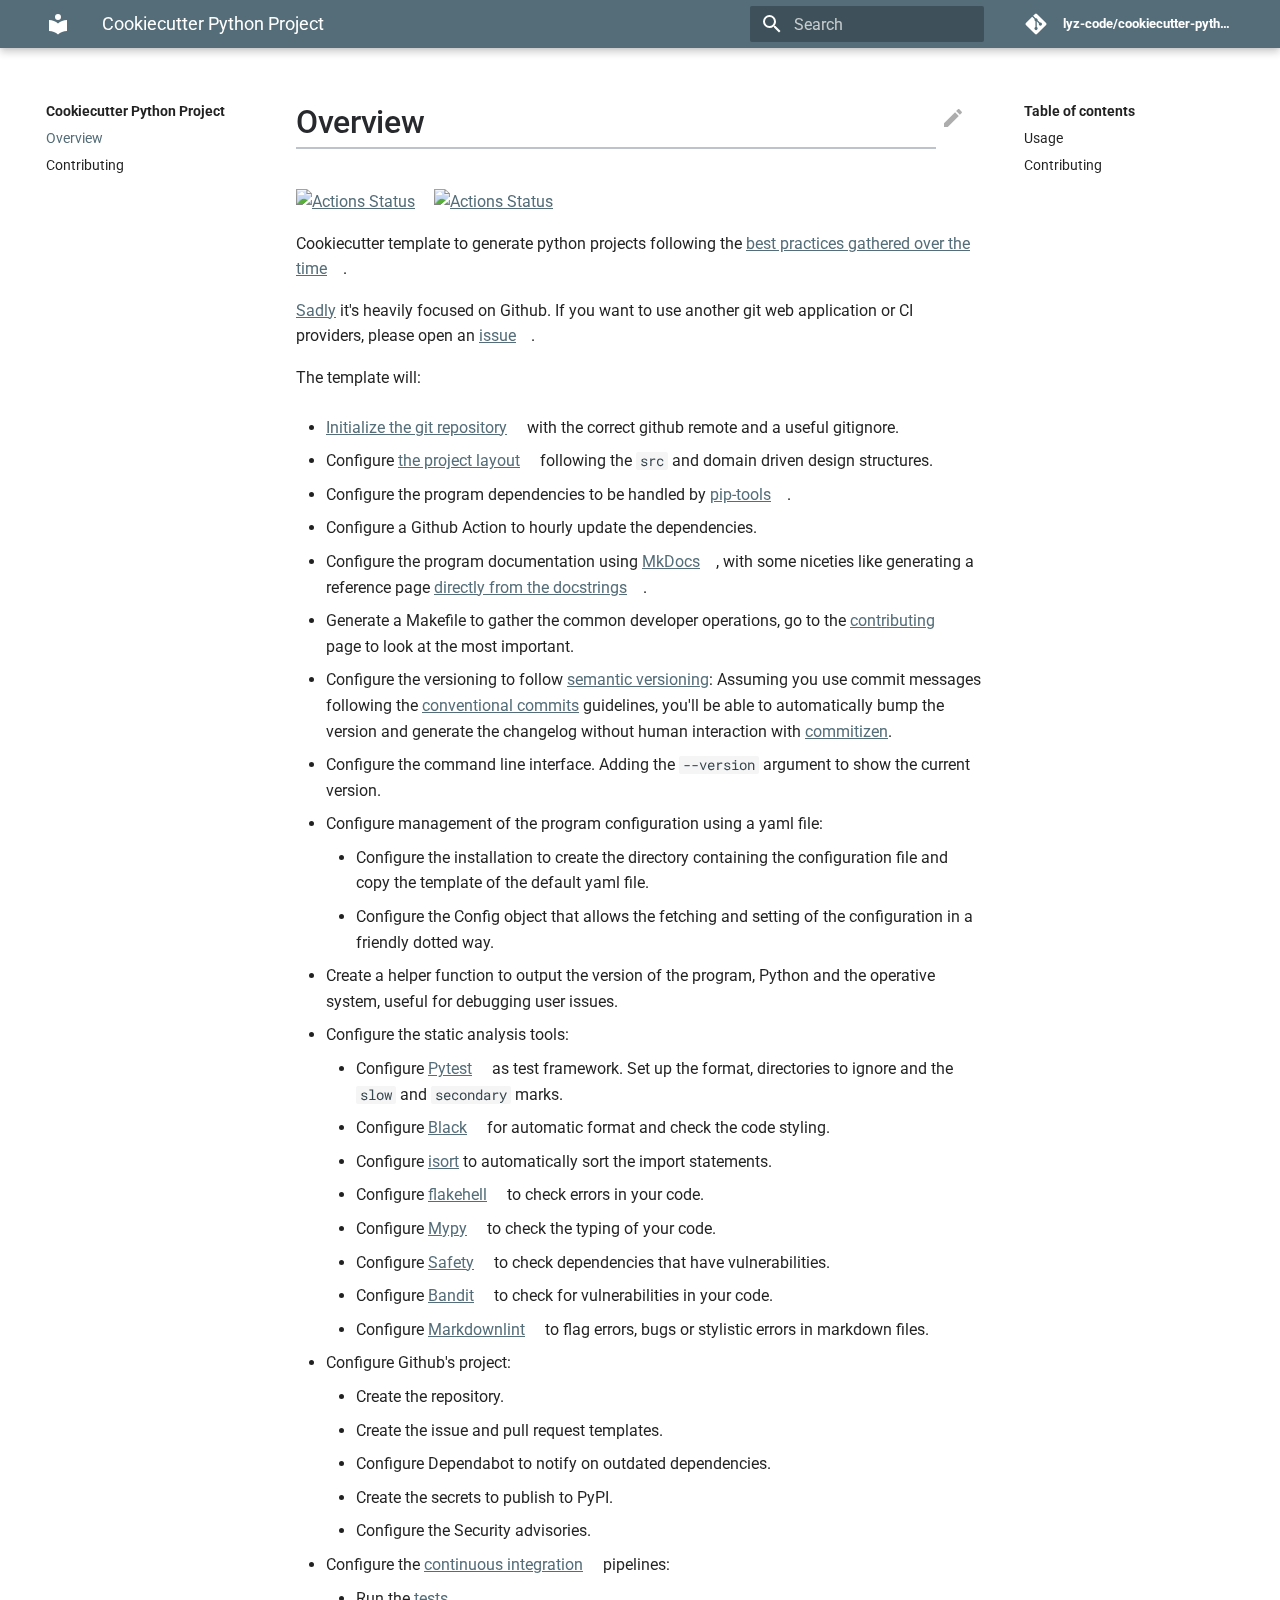
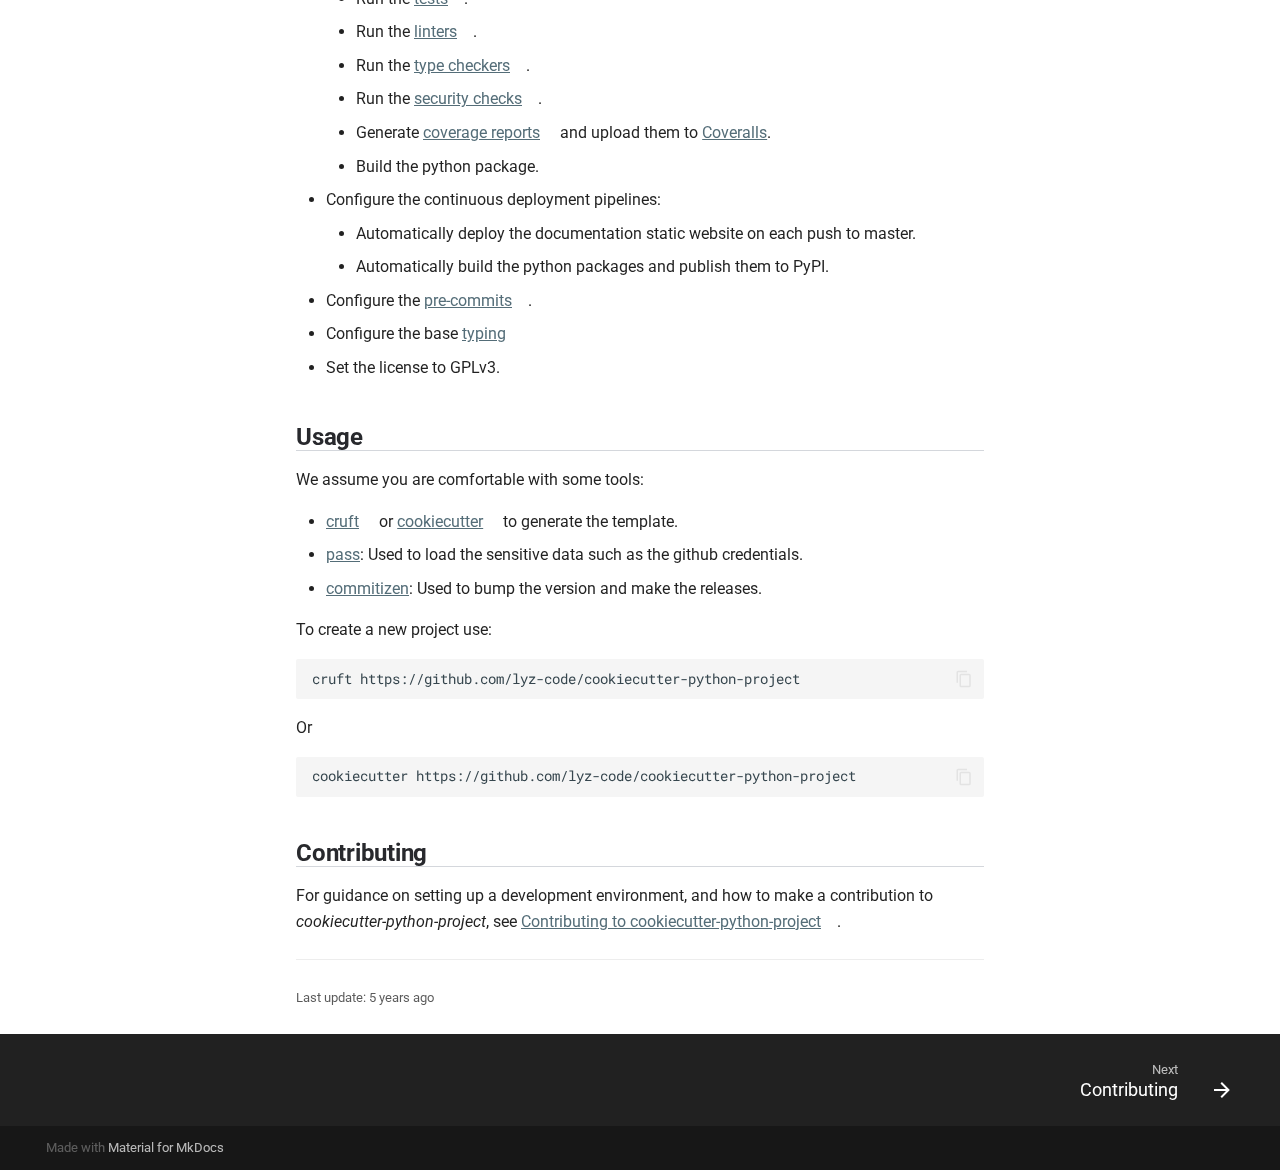
==== commit 2ea2cebf: "deploy: 5b232d12e650b01f246dfccead402d15806b2ebb" ====
--- a/index.html
+++ b/index.html
@@ -1,11 +1,3 @@
-<!doctype html><html lang=en class=no-js> <head><meta charset=utf-8><meta name=viewport content="width=device-width,initial-scale=1"><meta name=author content=Lyz><link href=https://lyz-code.github.io/cookiecutter-python-project/ rel=canonical><link rel="shortcut icon" href=assets/images/favicon.png><meta name=generator content="mkdocs-1.1.2, mkdocs-material-6.2.3"><title>Cookiecutter Python Project</title><link rel=stylesheet href=assets/stylesheets/main.3b61ea93.min.css><link rel=stylesheet href=assets/stylesheets/palette.39b8e14a.min.css><meta name=theme-color content=#546d78><link rel=preconnect href=https://fonts.gstatic.com crossorigin><link rel=stylesheet href="https://fonts.googleapis.com/css?family=Roboto:300,400,400i,700%7CRoboto+Mono&display=fallback"><style>body,input{font-family:"Roboto",-apple-system,BlinkMacSystemFont,Helvetica,Arial,sans-serif}code,kbd,pre{font-family:"Roboto Mono",SFMono-Regular,Consolas,Menlo,monospace}</style><link rel=stylesheet href=css/timeago.css><link rel=stylesheet href=stylesheets/extra.css><link rel=stylesheet href=stylesheets/links.css></head> <body dir=ltr data-md-color-scheme data-md-color-primary=blue-grey data-md-color-accent=light-blue> <input class=md-toggle data-md-toggle=drawer type=checkbox id=__drawer autocomplete=off> <input class=md-toggle data-md-toggle=search type=checkbox id=__search autocomplete=off> <label class=md-overlay for=__drawer></label> <div data-md-component=skip> <a href=#usage class=md-skip> Skip to content </a> </div> <div data-md-component=announce> </div> <header class=md-header data-md-component=header> <nav class="md-header-nav md-grid" aria-label=Header> <a href=https://lyz-code.github.io/cookiecutter-python-project title="Cookiecutter Python Project" class="md-header-nav__button md-logo" aria-label="Cookiecutter Python Project"> <svg xmlns=http://www.w3.org/2000/svg viewbox="0 0 24 24"><path d="M12 8a3 3 0 003-3 3 3 0 00-3-3 3 3 0 00-3 3 3 3 0 003 3m0 3.54C9.64 9.35 6.5 8 3 8v11c3.5 0 6.64 1.35 9 3.54 2.36-2.19 5.5-3.54 9-3.54V8c-3.5 0-6.64 1.35-9 3.54z"/></svg> </a> <label class="md-header-nav__button md-icon" for=__drawer> <svg xmlns=http://www.w3.org/2000/svg viewbox="0 0 24 24"><path d="M3 6h18v2H3V6m0 5h18v2H3v-2m0 5h18v2H3v-2z"/></svg> </label> <div class=md-header-nav__title data-md-component=header-title> <div class=md-header-nav__ellipsis> <div class=md-header-nav__topic> <span class=md-ellipsis> Cookiecutter Python Project </span> </div> <div class=md-header-nav__topic> <span class=md-ellipsis> Overview </span> </div> </div> </div> <label class="md-header-nav__button md-icon" for=__search> <svg xmlns=http://www.w3.org/2000/svg viewbox="0 0 24 24"><path d="M9.5 3A6.5 6.5 0 0116 9.5c0 1.61-.59 3.09-1.56 4.23l.27.27h.79l5 5-1.5 1.5-5-5v-.79l-.27-.27A6.516 6.516 0 019.5 16 6.5 6.5 0 013 9.5 6.5 6.5 0 019.5 3m0 2C7 5 5 7 5 9.5S7 14 9.5 14 14 12 14 9.5 12 5 9.5 5z"/></svg> </label> <div class=md-search data-md-component=search role=dialog> <label class=md-search__overlay for=__search></label> <div class=md-search__inner role=search> <form class=md-search__form name=search> <input type=text class=md-search__input name=query aria-label=Search placeholder=Search autocapitalize=off autocorrect=off autocomplete=off spellcheck=false data-md-component=search-query data-md-state=active required> <label class="md-search__icon md-icon" for=__search> <svg xmlns=http://www.w3.org/2000/svg viewbox="0 0 24 24"><path d="M9.5 3A6.5 6.5 0 0116 9.5c0 1.61-.59 3.09-1.56 4.23l.27.27h.79l5 5-1.5 1.5-5-5v-.79l-.27-.27A6.516 6.516 0 019.5 16 6.5 6.5 0 013 9.5 6.5 6.5 0 019.5 3m0 2C7 5 5 7 5 9.5S7 14 9.5 14 14 12 14 9.5 12 5 9.5 5z"/></svg> <svg xmlns=http://www.w3.org/2000/svg viewbox="0 0 24 24"><path d="M20 11v2H8l5.5 5.5-1.42 1.42L4.16 12l7.92-7.92L13.5 5.5 8 11h12z"/></svg> </label> <button type=reset class="md-search__icon md-icon" aria-label=Clear data-md-component=search-reset tabindex=-1> <svg xmlns=http://www.w3.org/2000/svg viewbox="0 0 24 24"><path d="M19 6.41L17.59 5 12 10.59 6.41 5 5 6.41 10.59 12 5 17.59 6.41 19 12 13.41 17.59 19 19 17.59 13.41 12 19 6.41z"/></svg> </button> </form> <div class=md-search__output> <div class=md-search__scrollwrap data-md-scrollfix> <div class=md-search-result data-md-component=search-result> <div class=md-search-result__meta> Initializing search </div> <ol class=md-search-result__list></ol> </div> </div> </div> </div> </div> <div class=md-header-nav__source> <a href=https://github.com/lyz-code/cookiecutter-python-project/ title="Go to repository" class=md-source> <div class="md-source__icon md-icon"> <svg xmlns=http://www.w3.org/2000/svg viewbox="0 0 448 512"><path d="M439.55 236.05L244 40.45a28.87 28.87 0 00-40.81 0l-40.66 40.63 51.52 51.52c27.06-9.14 52.68 16.77 43.39 43.68l49.66 49.66c34.23-11.8 61.18 31 35.47 56.69-26.49 26.49-70.21-2.87-56-37.34L240.22 199v121.85c25.3 12.54 22.26 41.85 9.08 55a34.34 34.34 0 01-48.55 0c-17.57-17.6-11.07-46.91 11.25-56v-123c-20.8-8.51-24.6-30.74-18.64-45L142.57 101 8.45 235.14a28.86 28.86 0 000 40.81l195.61 195.6a28.86 28.86 0 0040.8 0l194.69-194.69a28.86 28.86 0 000-40.81z"/></svg> </div> <div class=md-source__repository> lyz-code/cookiecutter-python-project </div> </a> </div> </nav> </header> <div class=md-container data-md-component=container> <main class=md-main data-md-component=main> <div class="md-main__inner md-grid"> <div class="md-sidebar md-sidebar--primary" data-md-component=navigation> <div class=md-sidebar__scrollwrap> <div class=md-sidebar__inner> <nav class="md-nav md-nav--primary" aria-label=Navigation data-md-level=0> <label class=md-nav__title for=__drawer> <a href=https://lyz-code.github.io/cookiecutter-python-project title="Cookiecutter Python Project" class="md-nav__button md-logo" aria-label="Cookiecutter Python Project"> <svg xmlns=http://www.w3.org/2000/svg viewbox="0 0 24 24"><path d="M12 8a3 3 0 003-3 3 3 0 00-3-3 3 3 0 00-3 3 3 3 0 003 3m0 3.54C9.64 9.35 6.5 8 3 8v11c3.5 0 6.64 1.35 9 3.54 2.36-2.19 5.5-3.54 9-3.54V8c-3.5 0-6.64 1.35-9 3.54z"/></svg> </a> Cookiecutter Python Project </label> <div class=md-nav__source> <a href=https://github.com/lyz-code/cookiecutter-python-project/ title="Go to repository" class=md-source> <div class="md-source__icon md-icon"> <svg xmlns=http://www.w3.org/2000/svg viewbox="0 0 448 512"><path d="M439.55 236.05L244 40.45a28.87 28.87 0 00-40.81 0l-40.66 40.63 51.52 51.52c27.06-9.14 52.68 16.77 43.39 43.68l49.66 49.66c34.23-11.8 61.18 31 35.47 56.69-26.49 26.49-70.21-2.87-56-37.34L240.22 199v121.85c25.3 12.54 22.26 41.85 9.08 55a34.34 34.34 0 01-48.55 0c-17.57-17.6-11.07-46.91 11.25-56v-123c-20.8-8.51-24.6-30.74-18.64-45L142.57 101 8.45 235.14a28.86 28.86 0 000 40.81l195.61 195.6a28.86 28.86 0 0040.8 0l194.69-194.69a28.86 28.86 0 000-40.81z"/></svg> </div> <div class=md-source__repository> lyz-code/cookiecutter-python-project </div> </a> </div> <ul class=md-nav__list data-md-scrollfix> <li class="md-nav__item md-nav__item--active"> <input class="md-nav__toggle md-toggle" data-md-toggle=toc type=checkbox id=__toc> <label class="md-nav__link md-nav__link--active" for=__toc> Overview <span class="md-nav__icon md-icon"></span> </label> <a href=. class="md-nav__link md-nav__link--active"> Overview </a> <nav class="md-nav md-nav--secondary" aria-label="Table of contents"> <label class=md-nav__title for=__toc> <span class="md-nav__icon md-icon"></span> Table of contents </label> <ul class=md-nav__list data-md-scrollfix> <li class=md-nav__item> <a href=#usage class=md-nav__link> Usage </a> </li> <li class=md-nav__item> <a href=#contributing class=md-nav__link> Contributing </a> </li> </ul> </nav> </li> <li class=md-nav__item> <a href=contributing/ class=md-nav__link> Contributing </a> </li> </ul> </nav> </div> </div> </div> <div class="md-sidebar md-sidebar--secondary" data-md-component=toc> <div class=md-sidebar__scrollwrap> <div class=md-sidebar__inner> <nav class="md-nav md-nav--secondary" aria-label="Table of contents"> <label class=md-nav__title for=__toc> <span class="md-nav__icon md-icon"></span> Table of contents </label> <ul class=md-nav__list data-md-scrollfix> <li class=md-nav__item> <a href=#usage class=md-nav__link> Usage </a> </li> <li class=md-nav__item> <a href=#contributing class=md-nav__link> Contributing </a> </li> </ul> </nav> </div> </div> </div> <div class=md-content> <article class="md-content__inner md-typeset"> <a href=https://github.com/lyz-code/cookiecutter-python-project/edit/master/docs/index.md title="Edit this page" class="md-content__button md-icon"> <svg xmlns=http://www.w3.org/2000/svg viewbox="0 0 24 24"><path d="M20.71 7.04c.39-.39.39-1.04 0-1.41l-2.34-2.34c-.37-.39-1.02-.39-1.41 0l-1.84 1.83 3.75 3.75M3 17.25V21h3.75L17.81 9.93l-3.75-3.75L3 17.25z"/></svg> </a> <h1>Overview</h1> <p><a href=https://github.com/lyz-code/cookiecutter-python-project/actions><img alt="Actions Status" src=https://github.com/lyz-code/cookiecutter-python-project/workflows/Tests/badge.svg></a> <a href=https://github.com/lyz-code/cookiecutter-python-project/actions><img alt="Actions Status" src=https://github.com/lyz-code/cookiecutter-python-project/workflows/Build/badge.svg></a></p> <p>Cookiecutter template to generate python projects following the <a href=https://lyz-code.github.io/blue-book/coding/python/python_project_template/ >best practices gathered over the time</a>.</p> <p><a href=https://sanctum.geek.nz/why-not-github.html>Sadly</a> it's heavily focused on Github. If you want to use another git web application or CI providers, please open an <a href=https://github.com/lyz-code/cookiecutter-python-project/issues/new>issue</a>.</p> <p>The template will:</p> <ul> <li> <p><a href=https://lyz-code.github.io/blue-book/coding/python/python_project_template/#basic-python-project>Initialize the git repository</a> with the correct github remote and a useful gitignore.</p> </li> <li> <p>Configure <a href=https://lyz-code.github.io/blue-book/coding/python/python_project_template/#project-structure>the project layout</a> following the <code>src</code> and domain driven design structures.</p> </li> <li> <p>Configure the program dependencies to be handled by <a href=https://lyz-code.github.io/blue-book/devops/pip_tools/ >pip-tools</a>.</p> </li> <li> <p>Configure a Github Action to hourly update the dependencies.</p> </li> <li> <p>Configure the program documentation using <a href=https://lyz-code.github.io/blue-book/linux/mkdocs>MkDocs</a>, with some niceties like generating a reference page <a href=https://lyz-code.github.io/blue-book/coding/python/mkdocstrings/ >directly from the docstrings</a>.</p> </li> <li> <p>Generate a Makefile to gather the common developer operations, go to the <a href=contributing/#development-facilities>contributing</a> page to look at the most important.</p> </li> <li> <p>Configure the versioning to follow <a href=https://semver.org/ >semantic versioning</a>: Assuming you use commit messages following the <a href=https://www.conventionalcommits.org>conventional commits</a> guidelines, you'll be able to automatically bump the version and generate the changelog without human interaction with <a href=https://commitizen-tools.github.io/commitizen/ >commitizen</a>.</p> </li> <li> <p>Configure the command line interface. Adding the <code>--version</code> argument to show the current version.</p> </li> <li> <p>Configure management of the program configuration using a yaml file:</p> <ul> <li>Configure the installation to create the directory containing the configuration file and copy the template of the default yaml file.</li> <li>Configure the Config object that allows the fetching and setting of the configuration in a friendly dotted way.</li> </ul> </li> <li> <p>Create a helper function to output the version of the program, Python and the operative system, useful for debugging user issues.</p> </li> <li> <p>Configure the static analysis tools:</p> <ul> <li>Configure <a href=https://lyz-code.github.io/blue-book/coding/python/pytest/ >Pytest</a> as test framework. Set up the format, directories to ignore and the <code>slow</code> and <code>secondary</code> marks.</li> <li>Configure <a href=https://lyz-code.github.io/blue-book/devops/black/ >Black</a> for automatic format and check the code styling.</li> <li>Configure <a href=https://isort.readthedocs.io/ >isort</a> to automatically sort the import statements.</li> <li>Configure <a href=https://lyz-code.github.io/blue-book/devops/flakehell/ >flakehell</a> to check errors in your code.</li> <li>Configure <a href=https://lyz-code.github.io/blue-book/devops/mypy/ >Mypy</a> to check the typing of your code.</li> <li>Configure <a href=https://lyz-code.github.io/blue-book/devops/safety/ >Safety</a> to check dependencies that have vulnerabilities.</li> <li>Configure <a href=https://lyz-code.github.io/blue-book/devops/bandit/ >Bandit</a> to check for vulnerabilities in your code.</li> <li>Configure <a href=https://lyz-code.github.io/blue-book/devops/markdownlint/ >Markdownlint</a> to flag errors, bugs or stylistic errors in markdown files.</li> </ul> </li> <li> <p>Configure Github's project:</p> <ul> <li>Create the repository.</li> <li>Create the issue and pull request templates.</li> <li>Configure Dependabot to notify on outdated dependencies.</li> <li>Create the secrets to publish to PyPI.</li> <li>Configure the Security advisories.</li> </ul> </li> <li> <p>Configure the <a href=https://lyz-code.github.io/blue-book/devops/ci>continuous integration</a> pipelines:</p> <ul> <li>Run the <a href=https://lyz-code.github.io/blue-book/coding/python/pytest>tests</a>.</li> <li>Run the <a href=https://lyz-code.github.io/blue-book/devops/ci/#linters>linters</a>.</li> <li>Run the <a href=https://lyz-code.github.io/blue-book/devops/ci/#type-checkers>type checkers</a>.</li> <li>Run the <a href=https://lyz-code.github.io/blue-book/devops/ci/#security-vulnerability-checkers>security checks</a>.</li> <li>Generate <a href=https://lyz-code.github.io/blue-book/devops/ci/#coverage-reports>coverage reports</a> and upload them to <a href=https://coveralls.io/ >Coveralls</a>.</li> <li>Build the python package.</li> </ul> </li> <li> <p>Configure the continuous deployment pipelines:</p> <ul> <li>Automatically deploy the documentation static website on each push to master.</li> <li>Automatically build the python packages and publish them to PyPI.</li> </ul> </li> <li> <p>Configure the <a href=https://lyz-code.github.io/blue-book/devops/ci/#configuring-pre-commit>pre-commits</a>.</p> </li> <li>Configure the base <a href=https://lyz-code.github.io/blue-book/coding/python/type_hints>typing</a></li> <li>Set the license to GPLv3.</li> </ul> <h2 id=usage>Usage<a class=headerlink href=#usage title="Permanent link">&para;</a></h2> <p>We assume you are comfortable with some tools:</p> <ul> <li><a href=https://lyz-code.github.io/blue-book/linux/cruft>cruft</a> or <a href=https://lyz-code.github.io/blue-book/linux/cookiecutter/ >cookiecutter</a> to generate the template.</li> <li><a href=https://www.passwordstore.org/ >pass</a>: Used to load the sensitive data such as the github credentials.</li> <li><a href=https://commitizen-tools.github.io/commitizen/ >commitizen</a>: Used to bump the version and make the releases.</li> </ul> <p>To create a new project use:</p> <div class=highlight><pre><span></span><code>cruft https://github.com/lyz-code/cookiecutter-python-project
+<!doctype html><html lang=en class=no-js> <head><meta charset=utf-8><meta name=viewport content="width=device-width,initial-scale=1"><meta name=author content=Lyz><link href=https://lyz-code.github.io/cookiecutter-python-project/ rel=canonical><link rel="shortcut icon" href=assets/images/favicon.png><meta name=generator content="mkdocs-1.1.2, mkdocs-material-7.0.5"><title>Cookiecutter Python Project</title><link rel=stylesheet href=assets/stylesheets/main.77f3fd56.min.css><link rel=stylesheet href=assets/stylesheets/palette.7fa14f5b.min.css><meta name=theme-color content=#546d78><link rel=preconnect href=https://fonts.gstatic.com crossorigin><link rel=stylesheet href="https://fonts.googleapis.com/css?family=Roboto:300,400,400i,700%7CRoboto+Mono&display=fallback"><style>:root{--md-text-font-family:"Roboto";--md-code-font-family:"Roboto Mono"}</style><link rel=stylesheet href=css/timeago.css><link rel=stylesheet href=stylesheets/extra.css><link rel=stylesheet href=stylesheets/links.css></head> <body dir=ltr data-md-color-scheme data-md-color-primary=blue-grey data-md-color-accent=light-blue> <input class=md-toggle data-md-toggle=drawer type=checkbox id=__drawer autocomplete=off> <input class=md-toggle data-md-toggle=search type=checkbox id=__search autocomplete=off> <label class=md-overlay for=__drawer></label> <div data-md-component=skip> <a href=#usage class=md-skip> Skip to content </a> </div> <div data-md-component=announce> </div> <header class=md-header data-md-component=header> <nav class="md-header__inner md-grid" aria-label=Header> <a href=https://lyz-code.github.io/cookiecutter-python-project title="Cookiecutter Python Project" class="md-header__button md-logo" aria-label="Cookiecutter Python Project"> <svg xmlns=http://www.w3.org/2000/svg viewbox="0 0 24 24"><path d="M12 8a3 3 0 0 0 3-3 3 3 0 0 0-3-3 3 3 0 0 0-3 3 3 3 0 0 0 3 3m0 3.54C9.64 9.35 6.5 8 3 8v11c3.5 0 6.64 1.35 9 3.54 2.36-2.19 5.5-3.54 9-3.54V8c-3.5 0-6.64 1.35-9 3.54z"/></svg> </a> <label class="md-header__button md-icon" for=__drawer> <svg xmlns=http://www.w3.org/2000/svg viewbox="0 0 24 24"><path d="M3 6h18v2H3V6m0 5h18v2H3v-2m0 5h18v2H3v-2z"/></svg> </label> <div class=md-header__title data-md-component=header-title> <div class=md-header__ellipsis> <div class=md-header__topic> <span class=md-ellipsis> Cookiecutter Python Project </span> </div> <div class=md-header__topic data-md-component=header-topic> <span class=md-ellipsis> Overview </span> </div> </div> </div> <div class=md-header__options> </div> <label class="md-header__button md-icon" for=__search> <svg xmlns=http://www.w3.org/2000/svg viewbox="0 0 24 24"><path d="M9.5 3A6.5 6.5 0 0 1 16 9.5c0 1.61-.59 3.09-1.56 4.23l.27.27h.79l5 5-1.5 1.5-5-5v-.79l-.27-.27A6.516 6.516 0 0 1 9.5 16 6.5 6.5 0 0 1 3 9.5 6.5 6.5 0 0 1 9.5 3m0 2C7 5 5 7 5 9.5S7 14 9.5 14 14 12 14 9.5 12 5 9.5 5z"/></svg> </label> <div class=md-search data-md-component=search role=dialog> <label class=md-search__overlay for=__search></label> <div class=md-search__inner role=search> <form class=md-search__form name=search> <input type=text class=md-search__input name=query aria-label=Search placeholder=Search autocapitalize=off autocorrect=off autocomplete=off spellcheck=false data-md-component=search-query data-md-state=active required> <label class="md-search__icon md-icon" for=__search> <svg xmlns=http://www.w3.org/2000/svg viewbox="0 0 24 24"><path d="M9.5 3A6.5 6.5 0 0 1 16 9.5c0 1.61-.59 3.09-1.56 4.23l.27.27h.79l5 5-1.5 1.5-5-5v-.79l-.27-.27A6.516 6.516 0 0 1 9.5 16 6.5 6.5 0 0 1 3 9.5 6.5 6.5 0 0 1 9.5 3m0 2C7 5 5 7 5 9.5S7 14 9.5 14 14 12 14 9.5 12 5 9.5 5z"/></svg> <svg xmlns=http://www.w3.org/2000/svg viewbox="0 0 24 24"><path d="M20 11v2H8l5.5 5.5-1.42 1.42L4.16 12l7.92-7.92L13.5 5.5 8 11h12z"/></svg> </label> <button type=reset class="md-search__icon md-icon" aria-label=Clear tabindex=-1> <svg xmlns=http://www.w3.org/2000/svg viewbox="0 0 24 24"><path d="M19 6.41L17.59 5 12 10.59 6.41 5 5 6.41 10.59 12 5 17.59 6.41 19 12 13.41 17.59 19 19 17.59 13.41 12 19 6.41z"/></svg> </button> </form> <div class=md-search__output> <div class=md-search__scrollwrap data-md-scrollfix> <div class=md-search-result data-md-component=search-result> <div class=md-search-result__meta> Initializing search </div> <ol class=md-search-result__list></ol> </div> </div> </div> </div> </div> <div class=md-header__source> <a href=https://github.com/lyz-code/cookiecutter-python-project/ title="Go to repository" class=md-source data-md-component=source> <div class="md-source__icon md-icon"> <svg xmlns=http://www.w3.org/2000/svg viewbox="0 0 448 512"><path d="M439.55 236.05L244 40.45a28.87 28.87 0 0 0-40.81 0l-40.66 40.63 51.52 51.52c27.06-9.14 52.68 16.77 43.39 43.68l49.66 49.66c34.23-11.8 61.18 31 35.47 56.69-26.49 26.49-70.21-2.87-56-37.34L240.22 199v121.85c25.3 12.54 22.26 41.85 9.08 55a34.34 34.34 0 0 1-48.55 0c-17.57-17.6-11.07-46.91 11.25-56v-123c-20.8-8.51-24.6-30.74-18.64-45L142.57 101 8.45 235.14a28.86 28.86 0 0 0 0 40.81l195.61 195.6a28.86 28.86 0 0 0 40.8 0l194.69-194.69a28.86 28.86 0 0 0 0-40.81z"/></svg> </div> <div class=md-source__repository> lyz-code/cookiecutter-python-project </div> </a> </div> </nav> </header> <div class=md-container data-md-component=container> <main class=md-main data-md-component=main> <div class="md-main__inner md-grid"> <div class="md-sidebar md-sidebar--primary" data-md-component=sidebar data-md-type=navigation> <div class=md-sidebar__scrollwrap> <div class=md-sidebar__inner> <nav class="md-nav md-nav--primary" aria-label=Navigation data-md-level=0> <label class=md-nav__title for=__drawer> <a href=https://lyz-code.github.io/cookiecutter-python-project title="Cookiecutter Python Project" class="md-nav__button md-logo" aria-label="Cookiecutter Python Project"> <svg xmlns=http://www.w3.org/2000/svg viewbox="0 0 24 24"><path d="M12 8a3 3 0 0 0 3-3 3 3 0 0 0-3-3 3 3 0 0 0-3 3 3 3 0 0 0 3 3m0 3.54C9.64 9.35 6.5 8 3 8v11c3.5 0 6.64 1.35 9 3.54 2.36-2.19 5.5-3.54 9-3.54V8c-3.5 0-6.64 1.35-9 3.54z"/></svg> </a> Cookiecutter Python Project </label> <div class=md-nav__source> <a href=https://github.com/lyz-code/cookiecutter-python-project/ title="Go to repository" class=md-source data-md-component=source> <div class="md-source__icon md-icon"> <svg xmlns=http://www.w3.org/2000/svg viewbox="0 0 448 512"><path d="M439.55 236.05L244 40.45a28.87 28.87 0 0 0-40.81 0l-40.66 40.63 51.52 51.52c27.06-9.14 52.68 16.77 43.39 43.68l49.66 49.66c34.23-11.8 61.18 31 35.47 56.69-26.49 26.49-70.21-2.87-56-37.34L240.22 199v121.85c25.3 12.54 22.26 41.85 9.08 55a34.34 34.34 0 0 1-48.55 0c-17.57-17.6-11.07-46.91 11.25-56v-123c-20.8-8.51-24.6-30.74-18.64-45L142.57 101 8.45 235.14a28.86 28.86 0 0 0 0 40.81l195.61 195.6a28.86 28.86 0 0 0 40.8 0l194.69-194.69a28.86 28.86 0 0 0 0-40.81z"/></svg> </div> <div class=md-source__repository> lyz-code/cookiecutter-python-project </div> </a> </div> <ul class=md-nav__list data-md-scrollfix> <li class="md-nav__item md-nav__item--active"> <input class="md-nav__toggle md-toggle" data-md-toggle=toc type=checkbox id=__toc> <label class="md-nav__link md-nav__link--active" for=__toc> Overview <span class="md-nav__icon md-icon"></span> </label> <a href=. class="md-nav__link md-nav__link--active"> Overview </a> <nav class="md-nav md-nav--secondary" aria-label="Table of contents"> <label class=md-nav__title for=__toc> <span class="md-nav__icon md-icon"></span> Table of contents </label> <ul class=md-nav__list data-md-component=toc data-md-scrollfix> <li class=md-nav__item> <a href=#usage class=md-nav__link> Usage </a> </li> <li class=md-nav__item> <a href=#contributing class=md-nav__link> Contributing </a> </li> </ul> </nav> </li> <li class=md-nav__item> <a href=contributing/ class=md-nav__link> Contributing </a> </li> </ul> </nav> </div> </div> </div> <div class="md-sidebar md-sidebar--secondary" data-md-component=sidebar data-md-type=toc> <div class=md-sidebar__scrollwrap> <div class=md-sidebar__inner> <nav class="md-nav md-nav--secondary" aria-label="Table of contents"> <label class=md-nav__title for=__toc> <span class="md-nav__icon md-icon"></span> Table of contents </label> <ul class=md-nav__list data-md-component=toc data-md-scrollfix> <li class=md-nav__item> <a href=#usage class=md-nav__link> Usage </a> </li> <li class=md-nav__item> <a href=#contributing class=md-nav__link> Contributing </a> </li> </ul> </nav> </div> </div> </div> <div class=md-content data-md-component=content> <article class="md-content__inner md-typeset"> <a href=https://github.com/lyz-code/cookiecutter-python-project/edit/master/docs/index.md title="Edit this page" class="md-content__button md-icon"> <svg xmlns=http://www.w3.org/2000/svg viewbox="0 0 24 24"><path d="M20.71 7.04c.39-.39.39-1.04 0-1.41l-2.34-2.34c-.37-.39-1.02-.39-1.41 0l-1.84 1.83 3.75 3.75M3 17.25V21h3.75L17.81 9.93l-3.75-3.75L3 17.25z"/></svg> </a> <h1>Overview</h1> <p><a href=https://github.com/lyz-code/cookiecutter-python-project/actions><img alt="Actions Status" src=https://github.com/lyz-code/cookiecutter-python-project/workflows/Tests/badge.svg></a> <a href=https://github.com/lyz-code/cookiecutter-python-project/actions><img alt="Actions Status" src=https://github.com/lyz-code/cookiecutter-python-project/workflows/Build/badge.svg></a></p> <p>Cookiecutter template to generate python projects following the <a href=https://lyz-code.github.io/blue-book/coding/python/python_project_template/ >best practices gathered over the time</a>.</p> <p><a href=https://sanctum.geek.nz/why-not-github.html>Sadly</a> it's heavily focused on Github. If you want to use another git web application or CI providers, please open an <a href=https://github.com/lyz-code/cookiecutter-python-project/issues/new>issue</a>.</p> <p>The template will:</p> <ul> <li> <p><a href=https://lyz-code.github.io/blue-book/coding/python/python_project_template/#basic-python-project>Initialize the git repository</a> with the correct github remote and a useful gitignore.</p> </li> <li> <p>Configure <a href=https://lyz-code.github.io/blue-book/coding/python/python_project_template/#project-structure>the project layout</a> following the <code>src</code> and domain driven design structures.</p> </li> <li> <p>Configure the program dependencies to be handled by <a href=https://lyz-code.github.io/blue-book/devops/pip_tools/ >pip-tools</a>.</p> </li> <li> <p>Configure a Github Action to hourly update the dependencies.</p> </li> <li> <p>Configure the program documentation using <a href=https://lyz-code.github.io/blue-book/linux/mkdocs>MkDocs</a>, with some niceties like generating a reference page <a href=https://lyz-code.github.io/blue-book/coding/python/mkdocstrings/ >directly from the docstrings</a>.</p> </li> <li> <p>Generate a Makefile to gather the common developer operations, go to the <a href=contributing/#development-facilities>contributing</a> page to look at the most important.</p> </li> <li> <p>Configure the versioning to follow <a href=https://semver.org/ >semantic versioning</a>: Assuming you use commit messages following the <a href=https://www.conventionalcommits.org>conventional commits</a> guidelines, you'll be able to automatically bump the version and generate the changelog without human interaction with <a href=https://commitizen-tools.github.io/commitizen/ >commitizen</a>.</p> </li> <li> <p>Configure the command line interface. Adding the <code>--version</code> argument to show the current version.</p> </li> <li> <p>Configure management of the program configuration using a yaml file:</p> <ul> <li>Configure the installation to create the directory containing the configuration file and copy the template of the default yaml file.</li> <li>Configure the Config object that allows the fetching and setting of the configuration in a friendly dotted way.</li> </ul> </li> <li> <p>Create a helper function to output the version of the program, Python and the operative system, useful for debugging user issues.</p> </li> <li> <p>Configure the static analysis tools:</p> <ul> <li>Configure <a href=https://lyz-code.github.io/blue-book/coding/python/pytest/ >Pytest</a> as test framework. Set up the format, directories to ignore and the <code>slow</code> and <code>secondary</code> marks.</li> <li>Configure <a href=https://lyz-code.github.io/blue-book/devops/black/ >Black</a> for automatic format and check the code styling.</li> <li>Configure <a href=https://isort.readthedocs.io/ >isort</a> to automatically sort the import statements.</li> <li>Configure <a href=https://lyz-code.github.io/blue-book/devops/flakehell/ >flakehell</a> to check errors in your code.</li> <li>Configure <a href=https://lyz-code.github.io/blue-book/devops/mypy/ >Mypy</a> to check the typing of your code.</li> <li>Configure <a href=https://lyz-code.github.io/blue-book/devops/safety/ >Safety</a> to check dependencies that have vulnerabilities.</li> <li>Configure <a href=https://lyz-code.github.io/blue-book/devops/bandit/ >Bandit</a> to check for vulnerabilities in your code.</li> <li>Configure <a href=https://lyz-code.github.io/blue-book/devops/markdownlint/ >Markdownlint</a> to flag errors, bugs or stylistic errors in markdown files.</li> </ul> </li> <li> <p>Configure Github's project:</p> <ul> <li>Create the repository.</li> <li>Create the issue and pull request templates.</li> <li>Configure Dependabot to notify on outdated dependencies.</li> <li>Create the secrets to publish to PyPI.</li> <li>Configure the Security advisories.</li> </ul> </li> <li> <p>Configure the <a href=https://lyz-code.github.io/blue-book/devops/ci>continuous integration</a> pipelines:</p> <ul> <li>Run the <a href=https://lyz-code.github.io/blue-book/coding/python/pytest>tests</a>.</li> <li>Run the <a href=https://lyz-code.github.io/blue-book/devops/ci/#linters>linters</a>.</li> <li>Run the <a href=https://lyz-code.github.io/blue-book/devops/ci/#type-checkers>type checkers</a>.</li> <li>Run the <a href=https://lyz-code.github.io/blue-book/devops/ci/#security-vulnerability-checkers>security checks</a>.</li> <li>Generate <a href=https://lyz-code.github.io/blue-book/devops/ci/#coverage-reports>coverage reports</a> and upload them to <a href=https://coveralls.io/ >Coveralls</a>.</li> <li>Build the python package.</li> </ul> </li> <li> <p>Configure the continuous deployment pipelines:</p> <ul> <li>Automatically deploy the documentation static website on each push to master.</li> <li>Automatically build the python packages and publish them to PyPI.</li> </ul> </li> <li> <p>Configure the <a href=https://lyz-code.github.io/blue-book/devops/ci/#configuring-pre-commit>pre-commits</a>.</p> </li> <li>Configure the base <a href=https://lyz-code.github.io/blue-book/coding/python/type_hints>typing</a></li> <li>Set the license to GPLv3.</li> </ul> <h2 id=usage>Usage<a class=headerlink href=#usage title="Permanent link">&para;</a></h2> <p>We assume you are comfortable with some tools:</p> <ul> <li><a href=https://lyz-code.github.io/blue-book/linux/cruft>cruft</a> or <a href=https://lyz-code.github.io/blue-book/linux/cookiecutter/ >cookiecutter</a> to generate the template.</li> <li><a href=https://www.passwordstore.org/ >pass</a>: Used to load the sensitive data such as the github credentials.</li> <li><a href=https://commitizen-tools.github.io/commitizen/ >commitizen</a>: Used to bump the version and make the releases.</li> </ul> <p>To create a new project use:</p> <div class=highlight><pre><span></span><code>cruft https://github.com/lyz-code/cookiecutter-python-project
 </code></pre></div> <p>Or</p> <div class=highlight><pre><span></span><code>cookiecutter https://github.com/lyz-code/cookiecutter-python-project
-</code></pre></div> <h2 id=contributing>Contributing<a class=headerlink href=#contributing title="Permanent link">&para;</a></h2> <p>For guidance on setting up a development environment, and how to make a contribution to <em>cookiecutter-python-project</em>, see <a href=https://lyz-code.github.io/cookiecutter-python-project/contributing>Contributing to cookiecutter-python-project</a>.</p> <hr> <div class=md-source-date> <small> Last update: <span class="git-revision-date-localized-plugin git-revision-date-localized-plugin-timeago"><span class=timeago datetime=2020-12-28T21:09:54+00:00 locale=en></span></span><span class="git-revision-date-localized-plugin git-revision-date-localized-plugin-iso_date">2020-12-28</span> </small> </div> </article> </div> </div> </main> <footer class=md-footer> <div class=md-footer-nav> <nav class="md-footer-nav__inner md-grid" aria-label=Footer> <a href=contributing/ class="md-footer-nav__link md-footer-nav__link--next" rel=next> <div class=md-footer-nav__title> <div class=md-ellipsis> <span class=md-footer-nav__direction> Next </span> Contributing </div> </div> <div class="md-footer-nav__button md-icon"> <svg xmlns=http://www.w3.org/2000/svg viewbox="0 0 24 24"><path d="M4 11v2h12l-5.5 5.5 1.42 1.42L19.84 12l-7.92-7.92L10.5 5.5 16 11H4z"/></svg> </div> </a> </nav> </div> <div class="md-footer-meta md-typeset"> <div class="md-footer-meta__inner md-grid"> <div class=md-footer-copyright> Made with <a href=https://squidfunk.github.io/mkdocs-material/ target=_blank rel=noopener> Material for MkDocs </a> </div> </div> </div> </footer> </div> <script src=assets/javascripts/vendor.08c56446.min.js></script> <script src=assets/javascripts/bundle.6ced434e.min.js></script><script id=__lang type=application/json>{"clipboard.copy": "Copy to clipboard", "clipboard.copied": "Copied to clipboard", "search.config.lang": "en", "search.config.pipeline": "trimmer, stopWordFilter", "search.config.separator": "[\\s\\-]+", "search.placeholder": "Search", "search.result.placeholder": "Type to start searching", "search.result.none": "No matching documents", "search.result.one": "1 matching document", "search.result.other": "# matching documents", "search.result.more.one": "1 more on this page", "search.result.more.other": "# more on this page", "search.result.term.missing": "Missing"}</script> <script>
-        app = initialize({
-          base: ".",
-          features: ['navigation.instant'],
-          search: Object.assign({
-            worker: "assets/javascripts/worker/search.8c7e0a7e.min.js"
-          }, typeof search !== "undefined" && search)
-        })
-      </script> <script src=js/timeago.min.js></script> <script src=js/timeago_mkdocs_material.js></script> </body> </html>+</code></pre></div> <h2 id=contributing>Contributing<a class=headerlink href=#contributing title="Permanent link">&para;</a></h2> <p>For guidance on setting up a development environment, and how to make a contribution to <em>cookiecutter-python-project</em>, see <a href=https://lyz-code.github.io/cookiecutter-python-project/contributing>Contributing to cookiecutter-python-project</a>.</p> <hr> <div class=md-source-date> <small> Last update: <span class="git-revision-date-localized-plugin git-revision-date-localized-plugin-timeago"><span class=timeago datetime=2020-12-28T21:09:54+00:00 locale=en></span></span><span class="git-revision-date-localized-plugin git-revision-date-localized-plugin-iso_date">2020-12-28</span> </small> </div> </article> </div> </div> </main> <footer class=md-footer> <nav class="md-footer__inner md-grid" aria-label=Footer> <a href=contributing/ class="md-footer__link md-footer__link--next" rel=next> <div class=md-footer__title> <div class=md-ellipsis> <span class=md-footer__direction> Next </span> Contributing </div> </div> <div class="md-footer__button md-icon"> <svg xmlns=http://www.w3.org/2000/svg viewbox="0 0 24 24"><path d="M4 11v2h12l-5.5 5.5 1.42 1.42L19.84 12l-7.92-7.92L10.5 5.5 16 11H4z"/></svg> </div> </a> </nav> <div class="md-footer-meta md-typeset"> <div class="md-footer-meta__inner md-grid"> <div class=md-footer-copyright> Made with <a href=https://squidfunk.github.io/mkdocs-material/ target=_blank rel=noopener> Material for MkDocs </a> </div> </div> </div> </footer> </div> <div class=md-dialog data-md-component=dialog> <div class="md-dialog__inner md-typeset"></div> </div> <script id=__config type=application/json>{"base": ".", "features": ["navigation.instant"], "translations": {"clipboard.copy": "Copy to clipboard", "clipboard.copied": "Copied to clipboard", "search.config.lang": "en", "search.config.pipeline": "trimmer, stopWordFilter", "search.config.separator": "[\\s\\-]+", "search.placeholder": "Search", "search.result.placeholder": "Type to start searching", "search.result.none": "No matching documents", "search.result.one": "1 matching document", "search.result.other": "# matching documents", "search.result.more.one": "1 more on this page", "search.result.more.other": "# more on this page", "search.result.term.missing": "Missing"}, "search": "assets/javascripts/workers/search.fb4a9340.min.js", "version": null}</script> <script src=assets/javascripts/bundle.5cf3e710.min.js></script> <script src=js/timeago.min.js></script> <script src=js/timeago_mkdocs_material.js></script> </body> </html>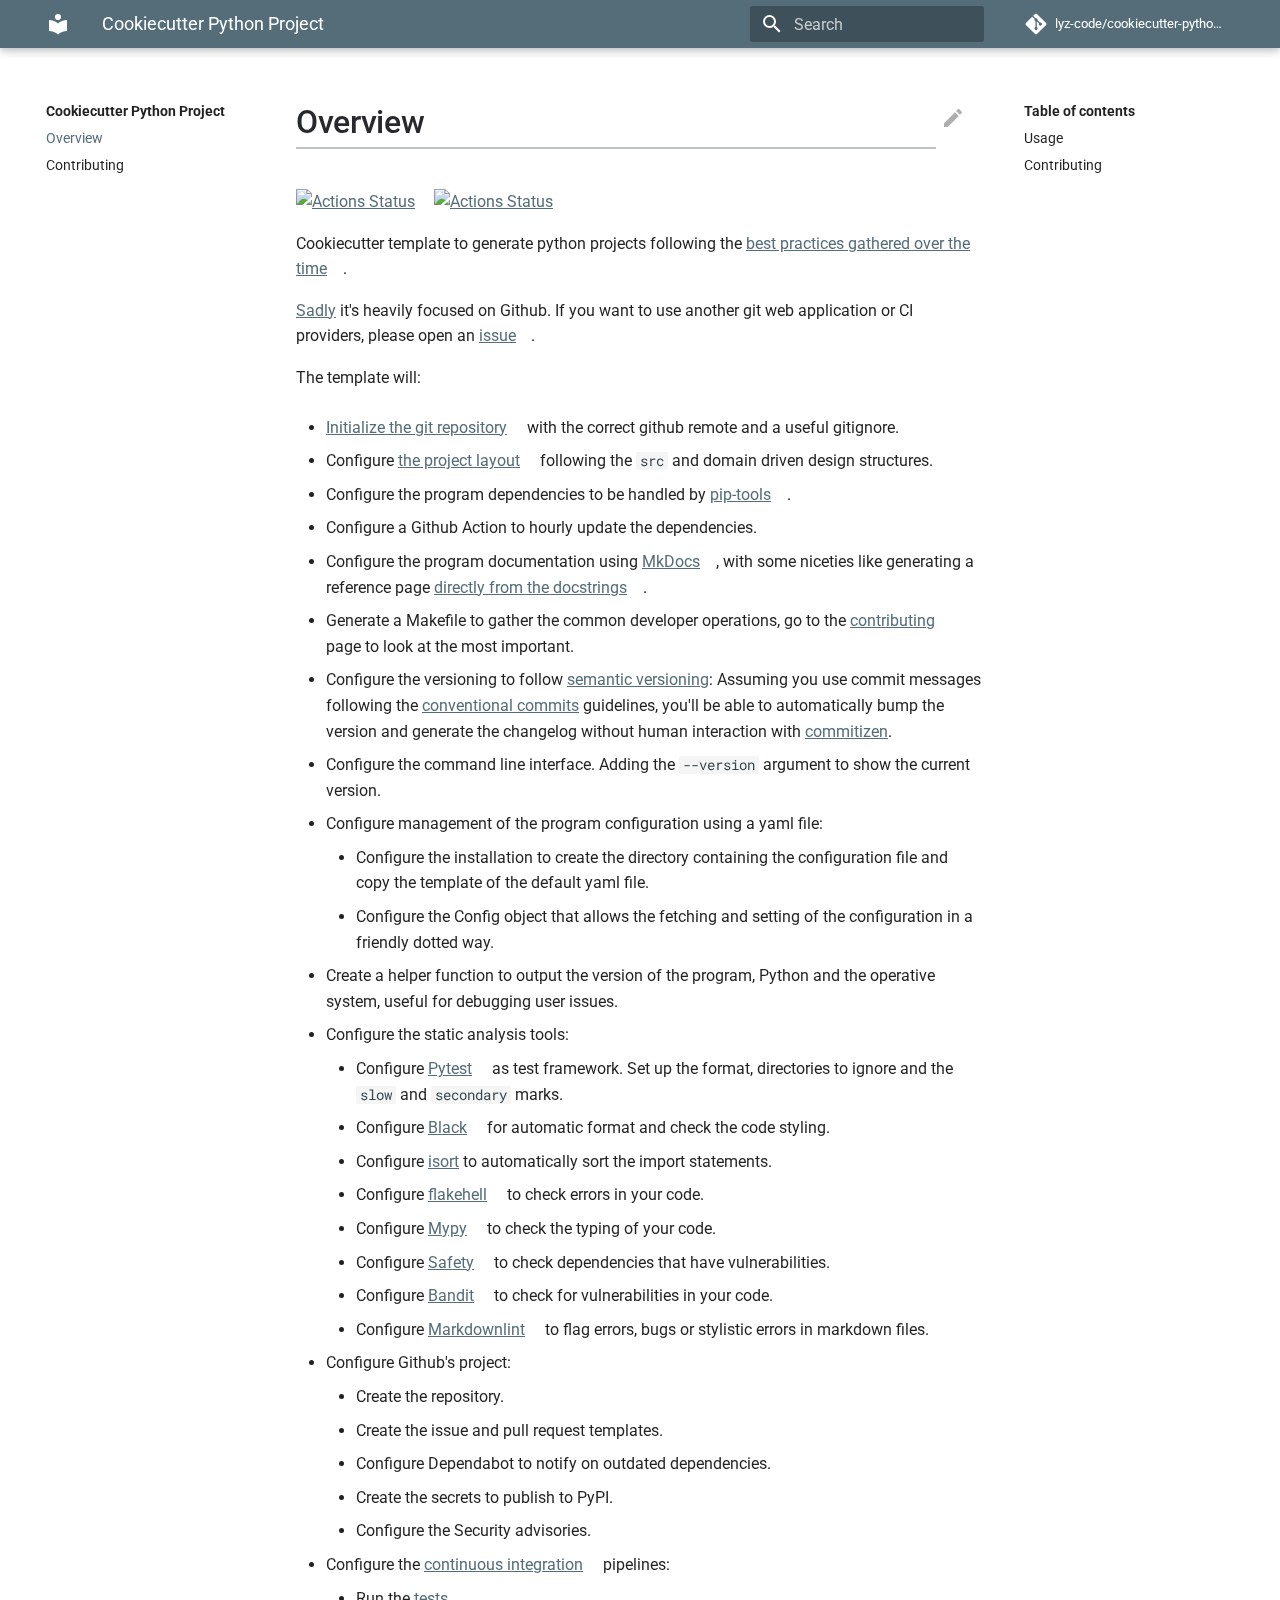
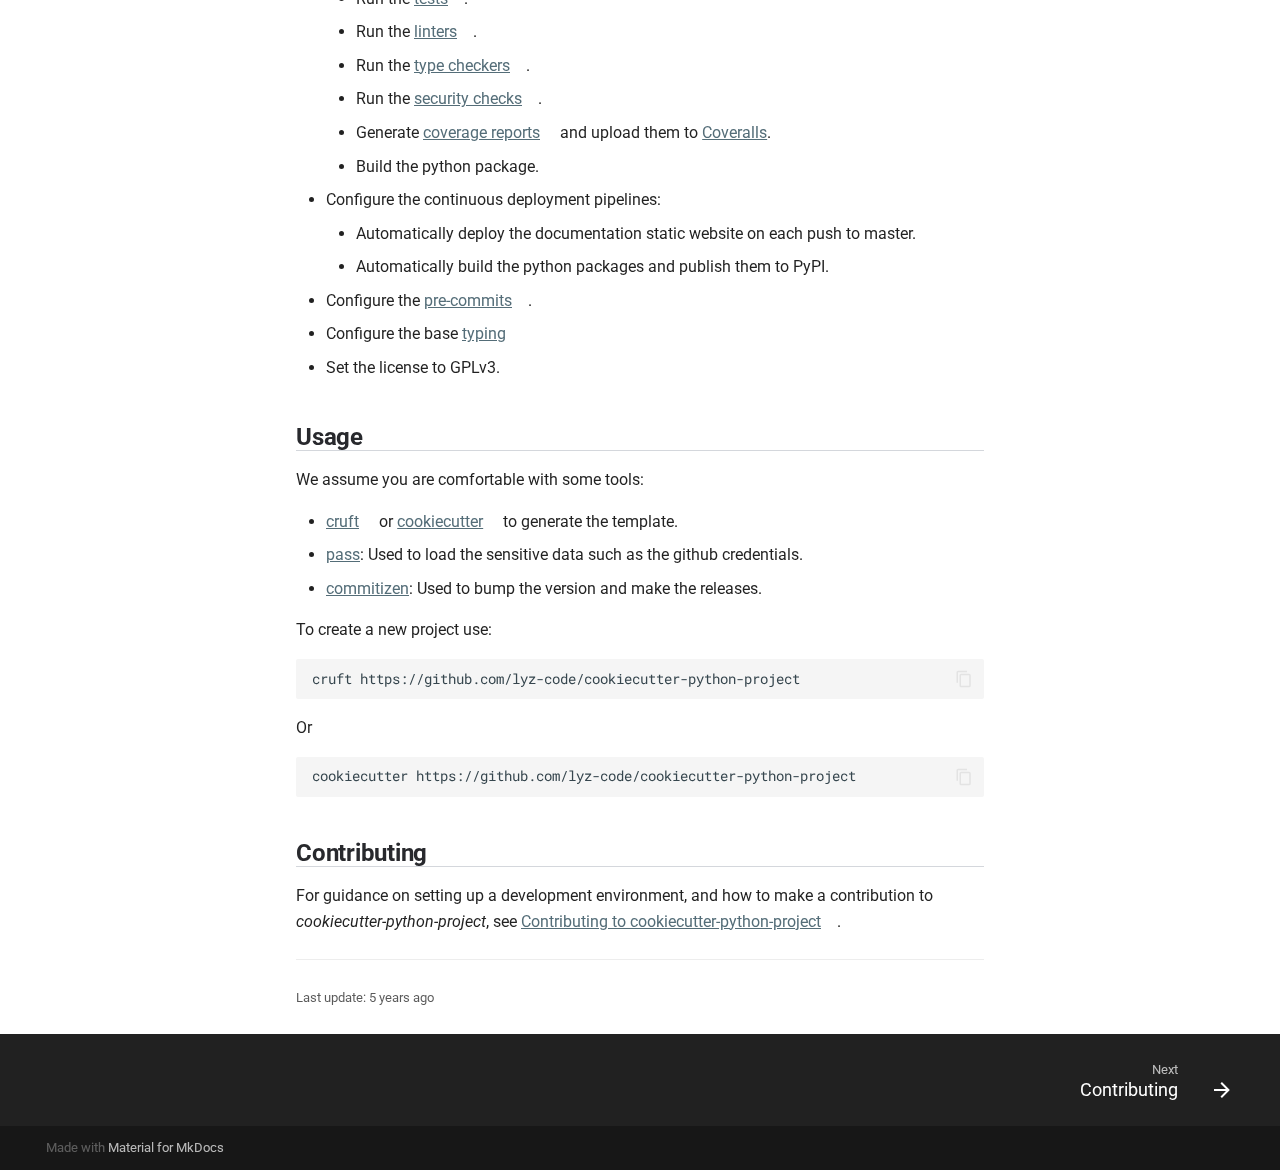
==== commit 9fdf43be: "deploy: 64e1846a2f04a409fea5634a4a4e34ee5b42b23c" ====
--- a/index.html
+++ b/index.html
@@ -1,3 +1,3 @@
-<!doctype html><html lang=en class=no-js> <head><meta charset=utf-8><meta name=viewport content="width=device-width,initial-scale=1"><meta name=author content=Lyz><link href=https://lyz-code.github.io/cookiecutter-python-project/ rel=canonical><link rel="shortcut icon" href=assets/images/favicon.png><meta name=generator content="mkdocs-1.1.2, mkdocs-material-7.0.5"><title>Cookiecutter Python Project</title><link rel=stylesheet href=assets/stylesheets/main.77f3fd56.min.css><link rel=stylesheet href=assets/stylesheets/palette.7fa14f5b.min.css><meta name=theme-color content=#546d78><link rel=preconnect href=https://fonts.gstatic.com crossorigin><link rel=stylesheet href="https://fonts.googleapis.com/css?family=Roboto:300,400,400i,700%7CRoboto+Mono&display=fallback"><style>:root{--md-text-font-family:"Roboto";--md-code-font-family:"Roboto Mono"}</style><link rel=stylesheet href=css/timeago.css><link rel=stylesheet href=stylesheets/extra.css><link rel=stylesheet href=stylesheets/links.css></head> <body dir=ltr data-md-color-scheme data-md-color-primary=blue-grey data-md-color-accent=light-blue> <input class=md-toggle data-md-toggle=drawer type=checkbox id=__drawer autocomplete=off> <input class=md-toggle data-md-toggle=search type=checkbox id=__search autocomplete=off> <label class=md-overlay for=__drawer></label> <div data-md-component=skip> <a href=#usage class=md-skip> Skip to content </a> </div> <div data-md-component=announce> </div> <header class=md-header data-md-component=header> <nav class="md-header__inner md-grid" aria-label=Header> <a href=https://lyz-code.github.io/cookiecutter-python-project title="Cookiecutter Python Project" class="md-header__button md-logo" aria-label="Cookiecutter Python Project"> <svg xmlns=http://www.w3.org/2000/svg viewbox="0 0 24 24"><path d="M12 8a3 3 0 0 0 3-3 3 3 0 0 0-3-3 3 3 0 0 0-3 3 3 3 0 0 0 3 3m0 3.54C9.64 9.35 6.5 8 3 8v11c3.5 0 6.64 1.35 9 3.54 2.36-2.19 5.5-3.54 9-3.54V8c-3.5 0-6.64 1.35-9 3.54z"/></svg> </a> <label class="md-header__button md-icon" for=__drawer> <svg xmlns=http://www.w3.org/2000/svg viewbox="0 0 24 24"><path d="M3 6h18v2H3V6m0 5h18v2H3v-2m0 5h18v2H3v-2z"/></svg> </label> <div class=md-header__title data-md-component=header-title> <div class=md-header__ellipsis> <div class=md-header__topic> <span class=md-ellipsis> Cookiecutter Python Project </span> </div> <div class=md-header__topic data-md-component=header-topic> <span class=md-ellipsis> Overview </span> </div> </div> </div> <div class=md-header__options> </div> <label class="md-header__button md-icon" for=__search> <svg xmlns=http://www.w3.org/2000/svg viewbox="0 0 24 24"><path d="M9.5 3A6.5 6.5 0 0 1 16 9.5c0 1.61-.59 3.09-1.56 4.23l.27.27h.79l5 5-1.5 1.5-5-5v-.79l-.27-.27A6.516 6.516 0 0 1 9.5 16 6.5 6.5 0 0 1 3 9.5 6.5 6.5 0 0 1 9.5 3m0 2C7 5 5 7 5 9.5S7 14 9.5 14 14 12 14 9.5 12 5 9.5 5z"/></svg> </label> <div class=md-search data-md-component=search role=dialog> <label class=md-search__overlay for=__search></label> <div class=md-search__inner role=search> <form class=md-search__form name=search> <input type=text class=md-search__input name=query aria-label=Search placeholder=Search autocapitalize=off autocorrect=off autocomplete=off spellcheck=false data-md-component=search-query data-md-state=active required> <label class="md-search__icon md-icon" for=__search> <svg xmlns=http://www.w3.org/2000/svg viewbox="0 0 24 24"><path d="M9.5 3A6.5 6.5 0 0 1 16 9.5c0 1.61-.59 3.09-1.56 4.23l.27.27h.79l5 5-1.5 1.5-5-5v-.79l-.27-.27A6.516 6.516 0 0 1 9.5 16 6.5 6.5 0 0 1 3 9.5 6.5 6.5 0 0 1 9.5 3m0 2C7 5 5 7 5 9.5S7 14 9.5 14 14 12 14 9.5 12 5 9.5 5z"/></svg> <svg xmlns=http://www.w3.org/2000/svg viewbox="0 0 24 24"><path d="M20 11v2H8l5.5 5.5-1.42 1.42L4.16 12l7.92-7.92L13.5 5.5 8 11h12z"/></svg> </label> <button type=reset class="md-search__icon md-icon" aria-label=Clear tabindex=-1> <svg xmlns=http://www.w3.org/2000/svg viewbox="0 0 24 24"><path d="M19 6.41L17.59 5 12 10.59 6.41 5 5 6.41 10.59 12 5 17.59 6.41 19 12 13.41 17.59 19 19 17.59 13.41 12 19 6.41z"/></svg> </button> </form> <div class=md-search__output> <div class=md-search__scrollwrap data-md-scrollfix> <div class=md-search-result data-md-component=search-result> <div class=md-search-result__meta> Initializing search </div> <ol class=md-search-result__list></ol> </div> </div> </div> </div> </div> <div class=md-header__source> <a href=https://github.com/lyz-code/cookiecutter-python-project/ title="Go to repository" class=md-source data-md-component=source> <div class="md-source__icon md-icon"> <svg xmlns=http://www.w3.org/2000/svg viewbox="0 0 448 512"><path d="M439.55 236.05L244 40.45a28.87 28.87 0 0 0-40.81 0l-40.66 40.63 51.52 51.52c27.06-9.14 52.68 16.77 43.39 43.68l49.66 49.66c34.23-11.8 61.18 31 35.47 56.69-26.49 26.49-70.21-2.87-56-37.34L240.22 199v121.85c25.3 12.54 22.26 41.85 9.08 55a34.34 34.34 0 0 1-48.55 0c-17.57-17.6-11.07-46.91 11.25-56v-123c-20.8-8.51-24.6-30.74-18.64-45L142.57 101 8.45 235.14a28.86 28.86 0 0 0 0 40.81l195.61 195.6a28.86 28.86 0 0 0 40.8 0l194.69-194.69a28.86 28.86 0 0 0 0-40.81z"/></svg> </div> <div class=md-source__repository> lyz-code/cookiecutter-python-project </div> </a> </div> </nav> </header> <div class=md-container data-md-component=container> <main class=md-main data-md-component=main> <div class="md-main__inner md-grid"> <div class="md-sidebar md-sidebar--primary" data-md-component=sidebar data-md-type=navigation> <div class=md-sidebar__scrollwrap> <div class=md-sidebar__inner> <nav class="md-nav md-nav--primary" aria-label=Navigation data-md-level=0> <label class=md-nav__title for=__drawer> <a href=https://lyz-code.github.io/cookiecutter-python-project title="Cookiecutter Python Project" class="md-nav__button md-logo" aria-label="Cookiecutter Python Project"> <svg xmlns=http://www.w3.org/2000/svg viewbox="0 0 24 24"><path d="M12 8a3 3 0 0 0 3-3 3 3 0 0 0-3-3 3 3 0 0 0-3 3 3 3 0 0 0 3 3m0 3.54C9.64 9.35 6.5 8 3 8v11c3.5 0 6.64 1.35 9 3.54 2.36-2.19 5.5-3.54 9-3.54V8c-3.5 0-6.64 1.35-9 3.54z"/></svg> </a> Cookiecutter Python Project </label> <div class=md-nav__source> <a href=https://github.com/lyz-code/cookiecutter-python-project/ title="Go to repository" class=md-source data-md-component=source> <div class="md-source__icon md-icon"> <svg xmlns=http://www.w3.org/2000/svg viewbox="0 0 448 512"><path d="M439.55 236.05L244 40.45a28.87 28.87 0 0 0-40.81 0l-40.66 40.63 51.52 51.52c27.06-9.14 52.68 16.77 43.39 43.68l49.66 49.66c34.23-11.8 61.18 31 35.47 56.69-26.49 26.49-70.21-2.87-56-37.34L240.22 199v121.85c25.3 12.54 22.26 41.85 9.08 55a34.34 34.34 0 0 1-48.55 0c-17.57-17.6-11.07-46.91 11.25-56v-123c-20.8-8.51-24.6-30.74-18.64-45L142.57 101 8.45 235.14a28.86 28.86 0 0 0 0 40.81l195.61 195.6a28.86 28.86 0 0 0 40.8 0l194.69-194.69a28.86 28.86 0 0 0 0-40.81z"/></svg> </div> <div class=md-source__repository> lyz-code/cookiecutter-python-project </div> </a> </div> <ul class=md-nav__list data-md-scrollfix> <li class="md-nav__item md-nav__item--active"> <input class="md-nav__toggle md-toggle" data-md-toggle=toc type=checkbox id=__toc> <label class="md-nav__link md-nav__link--active" for=__toc> Overview <span class="md-nav__icon md-icon"></span> </label> <a href=. class="md-nav__link md-nav__link--active"> Overview </a> <nav class="md-nav md-nav--secondary" aria-label="Table of contents"> <label class=md-nav__title for=__toc> <span class="md-nav__icon md-icon"></span> Table of contents </label> <ul class=md-nav__list data-md-component=toc data-md-scrollfix> <li class=md-nav__item> <a href=#usage class=md-nav__link> Usage </a> </li> <li class=md-nav__item> <a href=#contributing class=md-nav__link> Contributing </a> </li> </ul> </nav> </li> <li class=md-nav__item> <a href=contributing/ class=md-nav__link> Contributing </a> </li> </ul> </nav> </div> </div> </div> <div class="md-sidebar md-sidebar--secondary" data-md-component=sidebar data-md-type=toc> <div class=md-sidebar__scrollwrap> <div class=md-sidebar__inner> <nav class="md-nav md-nav--secondary" aria-label="Table of contents"> <label class=md-nav__title for=__toc> <span class="md-nav__icon md-icon"></span> Table of contents </label> <ul class=md-nav__list data-md-component=toc data-md-scrollfix> <li class=md-nav__item> <a href=#usage class=md-nav__link> Usage </a> </li> <li class=md-nav__item> <a href=#contributing class=md-nav__link> Contributing </a> </li> </ul> </nav> </div> </div> </div> <div class=md-content data-md-component=content> <article class="md-content__inner md-typeset"> <a href=https://github.com/lyz-code/cookiecutter-python-project/edit/master/docs/index.md title="Edit this page" class="md-content__button md-icon"> <svg xmlns=http://www.w3.org/2000/svg viewbox="0 0 24 24"><path d="M20.71 7.04c.39-.39.39-1.04 0-1.41l-2.34-2.34c-.37-.39-1.02-.39-1.41 0l-1.84 1.83 3.75 3.75M3 17.25V21h3.75L17.81 9.93l-3.75-3.75L3 17.25z"/></svg> </a> <h1>Overview</h1> <p><a href=https://github.com/lyz-code/cookiecutter-python-project/actions><img alt="Actions Status" src=https://github.com/lyz-code/cookiecutter-python-project/workflows/Tests/badge.svg></a> <a href=https://github.com/lyz-code/cookiecutter-python-project/actions><img alt="Actions Status" src=https://github.com/lyz-code/cookiecutter-python-project/workflows/Build/badge.svg></a></p> <p>Cookiecutter template to generate python projects following the <a href=https://lyz-code.github.io/blue-book/coding/python/python_project_template/ >best practices gathered over the time</a>.</p> <p><a href=https://sanctum.geek.nz/why-not-github.html>Sadly</a> it's heavily focused on Github. If you want to use another git web application or CI providers, please open an <a href=https://github.com/lyz-code/cookiecutter-python-project/issues/new>issue</a>.</p> <p>The template will:</p> <ul> <li> <p><a href=https://lyz-code.github.io/blue-book/coding/python/python_project_template/#basic-python-project>Initialize the git repository</a> with the correct github remote and a useful gitignore.</p> </li> <li> <p>Configure <a href=https://lyz-code.github.io/blue-book/coding/python/python_project_template/#project-structure>the project layout</a> following the <code>src</code> and domain driven design structures.</p> </li> <li> <p>Configure the program dependencies to be handled by <a href=https://lyz-code.github.io/blue-book/devops/pip_tools/ >pip-tools</a>.</p> </li> <li> <p>Configure a Github Action to hourly update the dependencies.</p> </li> <li> <p>Configure the program documentation using <a href=https://lyz-code.github.io/blue-book/linux/mkdocs>MkDocs</a>, with some niceties like generating a reference page <a href=https://lyz-code.github.io/blue-book/coding/python/mkdocstrings/ >directly from the docstrings</a>.</p> </li> <li> <p>Generate a Makefile to gather the common developer operations, go to the <a href=contributing/#development-facilities>contributing</a> page to look at the most important.</p> </li> <li> <p>Configure the versioning to follow <a href=https://semver.org/ >semantic versioning</a>: Assuming you use commit messages following the <a href=https://www.conventionalcommits.org>conventional commits</a> guidelines, you'll be able to automatically bump the version and generate the changelog without human interaction with <a href=https://commitizen-tools.github.io/commitizen/ >commitizen</a>.</p> </li> <li> <p>Configure the command line interface. Adding the <code>--version</code> argument to show the current version.</p> </li> <li> <p>Configure management of the program configuration using a yaml file:</p> <ul> <li>Configure the installation to create the directory containing the configuration file and copy the template of the default yaml file.</li> <li>Configure the Config object that allows the fetching and setting of the configuration in a friendly dotted way.</li> </ul> </li> <li> <p>Create a helper function to output the version of the program, Python and the operative system, useful for debugging user issues.</p> </li> <li> <p>Configure the static analysis tools:</p> <ul> <li>Configure <a href=https://lyz-code.github.io/blue-book/coding/python/pytest/ >Pytest</a> as test framework. Set up the format, directories to ignore and the <code>slow</code> and <code>secondary</code> marks.</li> <li>Configure <a href=https://lyz-code.github.io/blue-book/devops/black/ >Black</a> for automatic format and check the code styling.</li> <li>Configure <a href=https://isort.readthedocs.io/ >isort</a> to automatically sort the import statements.</li> <li>Configure <a href=https://lyz-code.github.io/blue-book/devops/flakehell/ >flakehell</a> to check errors in your code.</li> <li>Configure <a href=https://lyz-code.github.io/blue-book/devops/mypy/ >Mypy</a> to check the typing of your code.</li> <li>Configure <a href=https://lyz-code.github.io/blue-book/devops/safety/ >Safety</a> to check dependencies that have vulnerabilities.</li> <li>Configure <a href=https://lyz-code.github.io/blue-book/devops/bandit/ >Bandit</a> to check for vulnerabilities in your code.</li> <li>Configure <a href=https://lyz-code.github.io/blue-book/devops/markdownlint/ >Markdownlint</a> to flag errors, bugs or stylistic errors in markdown files.</li> </ul> </li> <li> <p>Configure Github's project:</p> <ul> <li>Create the repository.</li> <li>Create the issue and pull request templates.</li> <li>Configure Dependabot to notify on outdated dependencies.</li> <li>Create the secrets to publish to PyPI.</li> <li>Configure the Security advisories.</li> </ul> </li> <li> <p>Configure the <a href=https://lyz-code.github.io/blue-book/devops/ci>continuous integration</a> pipelines:</p> <ul> <li>Run the <a href=https://lyz-code.github.io/blue-book/coding/python/pytest>tests</a>.</li> <li>Run the <a href=https://lyz-code.github.io/blue-book/devops/ci/#linters>linters</a>.</li> <li>Run the <a href=https://lyz-code.github.io/blue-book/devops/ci/#type-checkers>type checkers</a>.</li> <li>Run the <a href=https://lyz-code.github.io/blue-book/devops/ci/#security-vulnerability-checkers>security checks</a>.</li> <li>Generate <a href=https://lyz-code.github.io/blue-book/devops/ci/#coverage-reports>coverage reports</a> and upload them to <a href=https://coveralls.io/ >Coveralls</a>.</li> <li>Build the python package.</li> </ul> </li> <li> <p>Configure the continuous deployment pipelines:</p> <ul> <li>Automatically deploy the documentation static website on each push to master.</li> <li>Automatically build the python packages and publish them to PyPI.</li> </ul> </li> <li> <p>Configure the <a href=https://lyz-code.github.io/blue-book/devops/ci/#configuring-pre-commit>pre-commits</a>.</p> </li> <li>Configure the base <a href=https://lyz-code.github.io/blue-book/coding/python/type_hints>typing</a></li> <li>Set the license to GPLv3.</li> </ul> <h2 id=usage>Usage<a class=headerlink href=#usage title="Permanent link">&para;</a></h2> <p>We assume you are comfortable with some tools:</p> <ul> <li><a href=https://lyz-code.github.io/blue-book/linux/cruft>cruft</a> or <a href=https://lyz-code.github.io/blue-book/linux/cookiecutter/ >cookiecutter</a> to generate the template.</li> <li><a href=https://www.passwordstore.org/ >pass</a>: Used to load the sensitive data such as the github credentials.</li> <li><a href=https://commitizen-tools.github.io/commitizen/ >commitizen</a>: Used to bump the version and make the releases.</li> </ul> <p>To create a new project use:</p> <div class=highlight><pre><span></span><code>cruft https://github.com/lyz-code/cookiecutter-python-project
+<!doctype html><html lang=en class=no-js> <head><meta charset=utf-8><meta name=viewport content="width=device-width,initial-scale=1"><meta name=author content=Lyz><link href=https://lyz-code.github.io/cookiecutter-python-project/ rel=canonical><link rel=icon href=assets/images/favicon.png><meta name=generator content="mkdocs-1.1.2, mkdocs-material-7.1.0"><title>Cookiecutter Python Project</title><link rel=stylesheet href=assets/stylesheets/main.33e2939f.min.css><link rel=stylesheet href=assets/stylesheets/palette.ef6f36e2.min.css><meta name=theme-color content=#546d78><link rel=preconnect href=https://fonts.gstatic.com crossorigin><link rel=stylesheet href="https://fonts.googleapis.com/css?family=Roboto:300,400,400i,700%7CRoboto+Mono&display=fallback"><style>:root{--md-text-font-family:"Roboto";--md-code-font-family:"Roboto Mono"}</style><link rel=stylesheet href=css/timeago.css><link rel=stylesheet href=stylesheets/extra.css><link rel=stylesheet href=stylesheets/links.css></head> <body dir=ltr data-md-color-scheme data-md-color-primary=blue-grey data-md-color-accent=light-blue> <script>function __prefix(e){return new URL(".",location).pathname+"."+e}function __get(e,t=localStorage){return JSON.parse(t.getItem(__prefix(e)))}</script> <input class=md-toggle data-md-toggle=drawer type=checkbox id=__drawer autocomplete=off> <input class=md-toggle data-md-toggle=search type=checkbox id=__search autocomplete=off> <label class=md-overlay for=__drawer></label> <div data-md-component=skip> <a href=#usage class=md-skip> Skip to content </a> </div> <div data-md-component=announce> </div> <header class=md-header data-md-component=header> <nav class="md-header__inner md-grid" aria-label=Header> <a href=. title="Cookiecutter Python Project" class="md-header__button md-logo" aria-label="Cookiecutter Python Project" data-md-component=logo> <svg xmlns=http://www.w3.org/2000/svg viewbox="0 0 24 24"><path d="M12 8a3 3 0 0 0 3-3 3 3 0 0 0-3-3 3 3 0 0 0-3 3 3 3 0 0 0 3 3m0 3.54C9.64 9.35 6.5 8 3 8v11c3.5 0 6.64 1.35 9 3.54 2.36-2.19 5.5-3.54 9-3.54V8c-3.5 0-6.64 1.35-9 3.54z"/></svg> </a> <label class="md-header__button md-icon" for=__drawer> <svg xmlns=http://www.w3.org/2000/svg viewbox="0 0 24 24"><path d="M3 6h18v2H3V6m0 5h18v2H3v-2m0 5h18v2H3v-2z"/></svg> </label> <div class=md-header__title data-md-component=header-title> <div class=md-header__ellipsis> <div class=md-header__topic> <span class=md-ellipsis> Cookiecutter Python Project </span> </div> <div class=md-header__topic data-md-component=header-topic> <span class=md-ellipsis> Overview </span> </div> </div> </div> <label class="md-header__button md-icon" for=__search> <svg xmlns=http://www.w3.org/2000/svg viewbox="0 0 24 24"><path d="M9.5 3A6.5 6.5 0 0 1 16 9.5c0 1.61-.59 3.09-1.56 4.23l.27.27h.79l5 5-1.5 1.5-5-5v-.79l-.27-.27A6.516 6.516 0 0 1 9.5 16 6.5 6.5 0 0 1 3 9.5 6.5 6.5 0 0 1 9.5 3m0 2C7 5 5 7 5 9.5S7 14 9.5 14 14 12 14 9.5 12 5 9.5 5z"/></svg> </label> <div class=md-search data-md-component=search role=dialog> <label class=md-search__overlay for=__search></label> <div class=md-search__inner role=search> <form class=md-search__form name=search> <input type=text class=md-search__input name=query aria-label=Search placeholder=Search autocapitalize=off autocorrect=off autocomplete=off spellcheck=false data-md-component=search-query data-md-state=active required> <label class="md-search__icon md-icon" for=__search> <svg xmlns=http://www.w3.org/2000/svg viewbox="0 0 24 24"><path d="M9.5 3A6.5 6.5 0 0 1 16 9.5c0 1.61-.59 3.09-1.56 4.23l.27.27h.79l5 5-1.5 1.5-5-5v-.79l-.27-.27A6.516 6.516 0 0 1 9.5 16 6.5 6.5 0 0 1 3 9.5 6.5 6.5 0 0 1 9.5 3m0 2C7 5 5 7 5 9.5S7 14 9.5 14 14 12 14 9.5 12 5 9.5 5z"/></svg> <svg xmlns=http://www.w3.org/2000/svg viewbox="0 0 24 24"><path d="M20 11v2H8l5.5 5.5-1.42 1.42L4.16 12l7.92-7.92L13.5 5.5 8 11h12z"/></svg> </label> <button type=reset class="md-search__icon md-icon" aria-label=Clear tabindex=-1> <svg xmlns=http://www.w3.org/2000/svg viewbox="0 0 24 24"><path d="M19 6.41 17.59 5 12 10.59 6.41 5 5 6.41 10.59 12 5 17.59 6.41 19 12 13.41 17.59 19 19 17.59 13.41 12 19 6.41z"/></svg> </button> </form> <div class=md-search__output> <div class=md-search__scrollwrap data-md-scrollfix> <div class=md-search-result data-md-component=search-result> <div class=md-search-result__meta> Initializing search </div> <ol class=md-search-result__list></ol> </div> </div> </div> </div> </div> <div class=md-header__source> <a href=https://github.com/lyz-code/cookiecutter-python-project/ title="Go to repository" class=md-source data-md-component=source> <div class="md-source__icon md-icon"> <svg xmlns=http://www.w3.org/2000/svg viewbox="0 0 448 512"><path d="M439.55 236.05 244 40.45a28.87 28.87 0 0 0-40.81 0l-40.66 40.63 51.52 51.52c27.06-9.14 52.68 16.77 43.39 43.68l49.66 49.66c34.23-11.8 61.18 31 35.47 56.69-26.49 26.49-70.21-2.87-56-37.34L240.22 199v121.85c25.3 12.54 22.26 41.85 9.08 55a34.34 34.34 0 0 1-48.55 0c-17.57-17.6-11.07-46.91 11.25-56v-123c-20.8-8.51-24.6-30.74-18.64-45L142.57 101 8.45 235.14a28.86 28.86 0 0 0 0 40.81l195.61 195.6a28.86 28.86 0 0 0 40.8 0l194.69-194.69a28.86 28.86 0 0 0 0-40.81z"/></svg> </div> <div class=md-source__repository> lyz-code/cookiecutter-python-project </div> </a> </div> </nav> </header> <div class=md-container data-md-component=container> <main class=md-main data-md-component=main> <div class="md-main__inner md-grid"> <div class="md-sidebar md-sidebar--primary" data-md-component=sidebar data-md-type=navigation> <div class=md-sidebar__scrollwrap> <div class=md-sidebar__inner> <nav class="md-nav md-nav--primary" aria-label=Navigation data-md-level=0> <label class=md-nav__title for=__drawer> <a href=. title="Cookiecutter Python Project" class="md-nav__button md-logo" aria-label="Cookiecutter Python Project" data-md-component=logo> <svg xmlns=http://www.w3.org/2000/svg viewbox="0 0 24 24"><path d="M12 8a3 3 0 0 0 3-3 3 3 0 0 0-3-3 3 3 0 0 0-3 3 3 3 0 0 0 3 3m0 3.54C9.64 9.35 6.5 8 3 8v11c3.5 0 6.64 1.35 9 3.54 2.36-2.19 5.5-3.54 9-3.54V8c-3.5 0-6.64 1.35-9 3.54z"/></svg> </a> Cookiecutter Python Project </label> <div class=md-nav__source> <a href=https://github.com/lyz-code/cookiecutter-python-project/ title="Go to repository" class=md-source data-md-component=source> <div class="md-source__icon md-icon"> <svg xmlns=http://www.w3.org/2000/svg viewbox="0 0 448 512"><path d="M439.55 236.05 244 40.45a28.87 28.87 0 0 0-40.81 0l-40.66 40.63 51.52 51.52c27.06-9.14 52.68 16.77 43.39 43.68l49.66 49.66c34.23-11.8 61.18 31 35.47 56.69-26.49 26.49-70.21-2.87-56-37.34L240.22 199v121.85c25.3 12.54 22.26 41.85 9.08 55a34.34 34.34 0 0 1-48.55 0c-17.57-17.6-11.07-46.91 11.25-56v-123c-20.8-8.51-24.6-30.74-18.64-45L142.57 101 8.45 235.14a28.86 28.86 0 0 0 0 40.81l195.61 195.6a28.86 28.86 0 0 0 40.8 0l194.69-194.69a28.86 28.86 0 0 0 0-40.81z"/></svg> </div> <div class=md-source__repository> lyz-code/cookiecutter-python-project </div> </a> </div> <ul class=md-nav__list data-md-scrollfix> <li class="md-nav__item md-nav__item--active"> <input class="md-nav__toggle md-toggle" data-md-toggle=toc type=checkbox id=__toc> <label class="md-nav__link md-nav__link--active" for=__toc> Overview <span class="md-nav__icon md-icon"></span> </label> <a href=. class="md-nav__link md-nav__link--active"> Overview </a> <nav class="md-nav md-nav--secondary" aria-label="Table of contents"> <label class=md-nav__title for=__toc> <span class="md-nav__icon md-icon"></span> Table of contents </label> <ul class=md-nav__list data-md-component=toc data-md-scrollfix> <li class=md-nav__item> <a href=#usage class=md-nav__link> Usage </a> </li> <li class=md-nav__item> <a href=#contributing class=md-nav__link> Contributing </a> </li> </ul> </nav> </li> <li class=md-nav__item> <a href=contributing/ class=md-nav__link> Contributing </a> </li> </ul> </nav> </div> </div> </div> <div class="md-sidebar md-sidebar--secondary" data-md-component=sidebar data-md-type=toc> <div class=md-sidebar__scrollwrap> <div class=md-sidebar__inner> <nav class="md-nav md-nav--secondary" aria-label="Table of contents"> <label class=md-nav__title for=__toc> <span class="md-nav__icon md-icon"></span> Table of contents </label> <ul class=md-nav__list data-md-component=toc data-md-scrollfix> <li class=md-nav__item> <a href=#usage class=md-nav__link> Usage </a> </li> <li class=md-nav__item> <a href=#contributing class=md-nav__link> Contributing </a> </li> </ul> </nav> </div> </div> </div> <div class=md-content data-md-component=content> <article class="md-content__inner md-typeset"> <a href=https://github.com/lyz-code/cookiecutter-python-project/edit/master/docs/index.md title="Edit this page" class="md-content__button md-icon"> <svg xmlns=http://www.w3.org/2000/svg viewbox="0 0 24 24"><path d="M20.71 7.04c.39-.39.39-1.04 0-1.41l-2.34-2.34c-.37-.39-1.02-.39-1.41 0l-1.84 1.83 3.75 3.75M3 17.25V21h3.75L17.81 9.93l-3.75-3.75L3 17.25z"/></svg> </a> <h1>Overview</h1> <p><a href=https://github.com/lyz-code/cookiecutter-python-project/actions><img alt="Actions Status" src=https://github.com/lyz-code/cookiecutter-python-project/workflows/Tests/badge.svg></a> <a href=https://github.com/lyz-code/cookiecutter-python-project/actions><img alt="Actions Status" src=https://github.com/lyz-code/cookiecutter-python-project/workflows/Build/badge.svg></a></p> <p>Cookiecutter template to generate python projects following the <a href=https://lyz-code.github.io/blue-book/coding/python/python_project_template/ >best practices gathered over the time</a>.</p> <p><a href=https://sanctum.geek.nz/why-not-github.html>Sadly</a> it's heavily focused on Github. If you want to use another git web application or CI providers, please open an <a href=https://github.com/lyz-code/cookiecutter-python-project/issues/new>issue</a>.</p> <p>The template will:</p> <ul> <li> <p><a href=https://lyz-code.github.io/blue-book/coding/python/python_project_template/#basic-python-project>Initialize the git repository</a> with the correct github remote and a useful gitignore.</p> </li> <li> <p>Configure <a href=https://lyz-code.github.io/blue-book/coding/python/python_project_template/#project-structure>the project layout</a> following the <code>src</code> and domain driven design structures.</p> </li> <li> <p>Configure the program dependencies to be handled by <a href=https://lyz-code.github.io/blue-book/devops/pip_tools/ >pip-tools</a>.</p> </li> <li> <p>Configure a Github Action to hourly update the dependencies.</p> </li> <li> <p>Configure the program documentation using <a href=https://lyz-code.github.io/blue-book/linux/mkdocs>MkDocs</a>, with some niceties like generating a reference page <a href=https://lyz-code.github.io/blue-book/coding/python/mkdocstrings/ >directly from the docstrings</a>.</p> </li> <li> <p>Generate a Makefile to gather the common developer operations, go to the <a href=contributing/#development-facilities>contributing</a> page to look at the most important.</p> </li> <li> <p>Configure the versioning to follow <a href=https://semver.org/ >semantic versioning</a>: Assuming you use commit messages following the <a href=https://www.conventionalcommits.org>conventional commits</a> guidelines, you'll be able to automatically bump the version and generate the changelog without human interaction with <a href=https://commitizen-tools.github.io/commitizen/ >commitizen</a>.</p> </li> <li> <p>Configure the command line interface. Adding the <code>--version</code> argument to show the current version.</p> </li> <li> <p>Configure management of the program configuration using a yaml file:</p> <ul> <li>Configure the installation to create the directory containing the configuration file and copy the template of the default yaml file.</li> <li>Configure the Config object that allows the fetching and setting of the configuration in a friendly dotted way.</li> </ul> </li> <li> <p>Create a helper function to output the version of the program, Python and the operative system, useful for debugging user issues.</p> </li> <li> <p>Configure the static analysis tools:</p> <ul> <li>Configure <a href=https://lyz-code.github.io/blue-book/coding/python/pytest/ >Pytest</a> as test framework. Set up the format, directories to ignore and the <code>slow</code> and <code>secondary</code> marks.</li> <li>Configure <a href=https://lyz-code.github.io/blue-book/devops/black/ >Black</a> for automatic format and check the code styling.</li> <li>Configure <a href=https://isort.readthedocs.io/ >isort</a> to automatically sort the import statements.</li> <li>Configure <a href=https://lyz-code.github.io/blue-book/devops/flakehell/ >flakehell</a> to check errors in your code.</li> <li>Configure <a href=https://lyz-code.github.io/blue-book/devops/mypy/ >Mypy</a> to check the typing of your code.</li> <li>Configure <a href=https://lyz-code.github.io/blue-book/devops/safety/ >Safety</a> to check dependencies that have vulnerabilities.</li> <li>Configure <a href=https://lyz-code.github.io/blue-book/devops/bandit/ >Bandit</a> to check for vulnerabilities in your code.</li> <li>Configure <a href=https://lyz-code.github.io/blue-book/devops/markdownlint/ >Markdownlint</a> to flag errors, bugs or stylistic errors in markdown files.</li> </ul> </li> <li> <p>Configure Github's project:</p> <ul> <li>Create the repository.</li> <li>Create the issue and pull request templates.</li> <li>Configure Dependabot to notify on outdated dependencies.</li> <li>Create the secrets to publish to PyPI.</li> <li>Configure the Security advisories.</li> </ul> </li> <li> <p>Configure the <a href=https://lyz-code.github.io/blue-book/devops/ci>continuous integration</a> pipelines:</p> <ul> <li>Run the <a href=https://lyz-code.github.io/blue-book/coding/python/pytest>tests</a>.</li> <li>Run the <a href=https://lyz-code.github.io/blue-book/devops/ci/#linters>linters</a>.</li> <li>Run the <a href=https://lyz-code.github.io/blue-book/devops/ci/#type-checkers>type checkers</a>.</li> <li>Run the <a href=https://lyz-code.github.io/blue-book/devops/ci/#security-vulnerability-checkers>security checks</a>.</li> <li>Generate <a href=https://lyz-code.github.io/blue-book/devops/ci/#coverage-reports>coverage reports</a> and upload them to <a href=https://coveralls.io/ >Coveralls</a>.</li> <li>Build the python package.</li> </ul> </li> <li> <p>Configure the continuous deployment pipelines:</p> <ul> <li>Automatically deploy the documentation static website on each push to master.</li> <li>Automatically build the python packages and publish them to PyPI.</li> </ul> </li> <li> <p>Configure the <a href=https://lyz-code.github.io/blue-book/devops/ci/#configuring-pre-commit>pre-commits</a>.</p> </li> <li>Configure the base <a href=https://lyz-code.github.io/blue-book/coding/python/type_hints>typing</a></li> <li>Set the license to GPLv3.</li> </ul> <h2 id=usage>Usage<a class=headerlink href=#usage title="Permanent link">&para;</a></h2> <p>We assume you are comfortable with some tools:</p> <ul> <li><a href=https://lyz-code.github.io/blue-book/linux/cruft>cruft</a> or <a href=https://lyz-code.github.io/blue-book/linux/cookiecutter/ >cookiecutter</a> to generate the template.</li> <li><a href=https://www.passwordstore.org/ >pass</a>: Used to load the sensitive data such as the github credentials.</li> <li><a href=https://commitizen-tools.github.io/commitizen/ >commitizen</a>: Used to bump the version and make the releases.</li> </ul> <p>To create a new project use:</p> <div class=highlight><pre><span></span><code>cruft https://github.com/lyz-code/cookiecutter-python-project
 </code></pre></div> <p>Or</p> <div class=highlight><pre><span></span><code>cookiecutter https://github.com/lyz-code/cookiecutter-python-project
-</code></pre></div> <h2 id=contributing>Contributing<a class=headerlink href=#contributing title="Permanent link">&para;</a></h2> <p>For guidance on setting up a development environment, and how to make a contribution to <em>cookiecutter-python-project</em>, see <a href=https://lyz-code.github.io/cookiecutter-python-project/contributing>Contributing to cookiecutter-python-project</a>.</p> <hr> <div class=md-source-date> <small> Last update: <span class="git-revision-date-localized-plugin git-revision-date-localized-plugin-timeago"><span class=timeago datetime=2020-12-28T21:09:54+00:00 locale=en></span></span><span class="git-revision-date-localized-plugin git-revision-date-localized-plugin-iso_date">2020-12-28</span> </small> </div> </article> </div> </div> </main> <footer class=md-footer> <nav class="md-footer__inner md-grid" aria-label=Footer> <a href=contributing/ class="md-footer__link md-footer__link--next" rel=next> <div class=md-footer__title> <div class=md-ellipsis> <span class=md-footer__direction> Next </span> Contributing </div> </div> <div class="md-footer__button md-icon"> <svg xmlns=http://www.w3.org/2000/svg viewbox="0 0 24 24"><path d="M4 11v2h12l-5.5 5.5 1.42 1.42L19.84 12l-7.92-7.92L10.5 5.5 16 11H4z"/></svg> </div> </a> </nav> <div class="md-footer-meta md-typeset"> <div class="md-footer-meta__inner md-grid"> <div class=md-footer-copyright> Made with <a href=https://squidfunk.github.io/mkdocs-material/ target=_blank rel=noopener> Material for MkDocs </a> </div> </div> </div> </footer> </div> <div class=md-dialog data-md-component=dialog> <div class="md-dialog__inner md-typeset"></div> </div> <script id=__config type=application/json>{"base": ".", "features": ["navigation.instant"], "translations": {"clipboard.copy": "Copy to clipboard", "clipboard.copied": "Copied to clipboard", "search.config.lang": "en", "search.config.pipeline": "trimmer, stopWordFilter", "search.config.separator": "[\\s\\-]+", "search.placeholder": "Search", "search.result.placeholder": "Type to start searching", "search.result.none": "No matching documents", "search.result.one": "1 matching document", "search.result.other": "# matching documents", "search.result.more.one": "1 more on this page", "search.result.more.other": "# more on this page", "search.result.term.missing": "Missing"}, "search": "assets/javascripts/workers/search.fb4a9340.min.js", "version": null}</script> <script src=assets/javascripts/bundle.5cf3e710.min.js></script> <script src=js/timeago.min.js></script> <script src=js/timeago_mkdocs_material.js></script> </body> </html>+</code></pre></div> <h2 id=contributing>Contributing<a class=headerlink href=#contributing title="Permanent link">&para;</a></h2> <p>For guidance on setting up a development environment, and how to make a contribution to <em>cookiecutter-python-project</em>, see <a href=https://lyz-code.github.io/cookiecutter-python-project/contributing>Contributing to cookiecutter-python-project</a>.</p> <hr> <div class=md-source-date> <small> Last update: <span class="git-revision-date-localized-plugin git-revision-date-localized-plugin-timeago"><span class=timeago datetime=2020-12-28T21:09:54+00:00 locale=en></span></span><span class="git-revision-date-localized-plugin git-revision-date-localized-plugin-iso_date">2020-12-28</span> </small> </div> </article> </div> </div> </main> <footer class=md-footer> <nav class="md-footer__inner md-grid" aria-label=Footer> <a href=contributing/ class="md-footer__link md-footer__link--next" rel=next> <div class=md-footer__title> <div class=md-ellipsis> <span class=md-footer__direction> Next </span> Contributing </div> </div> <div class="md-footer__button md-icon"> <svg xmlns=http://www.w3.org/2000/svg viewbox="0 0 24 24"><path d="M4 11v2h12l-5.5 5.5 1.42 1.42L19.84 12l-7.92-7.92L10.5 5.5 16 11H4z"/></svg> </div> </a> </nav> <div class="md-footer-meta md-typeset"> <div class="md-footer-meta__inner md-grid"> <div class=md-footer-copyright> Made with <a href=https://squidfunk.github.io/mkdocs-material/ target=_blank rel=noopener> Material for MkDocs </a> </div> </div> </div> </footer> </div> <div class=md-dialog data-md-component=dialog> <div class="md-dialog__inner md-typeset"></div> </div> <script id=__config type=application/json>{"base": ".", "features": ["navigation.instant"], "translations": {"clipboard.copy": "Copy to clipboard", "clipboard.copied": "Copied to clipboard", "search.config.lang": "en", "search.config.pipeline": "trimmer, stopWordFilter", "search.config.separator": "[\\s\\-]+", "search.placeholder": "Search", "search.result.placeholder": "Type to start searching", "search.result.none": "No matching documents", "search.result.one": "1 matching document", "search.result.other": "# matching documents", "search.result.more.one": "1 more on this page", "search.result.more.other": "# more on this page", "search.result.term.missing": "Missing"}, "search": "assets/javascripts/workers/search.fe42c31b.min.js", "version": null}</script> <script src=assets/javascripts/bundle.d892486b.min.js></script> <script src=js/timeago.min.js></script> <script src=js/timeago_mkdocs_material.js></script> </body> </html>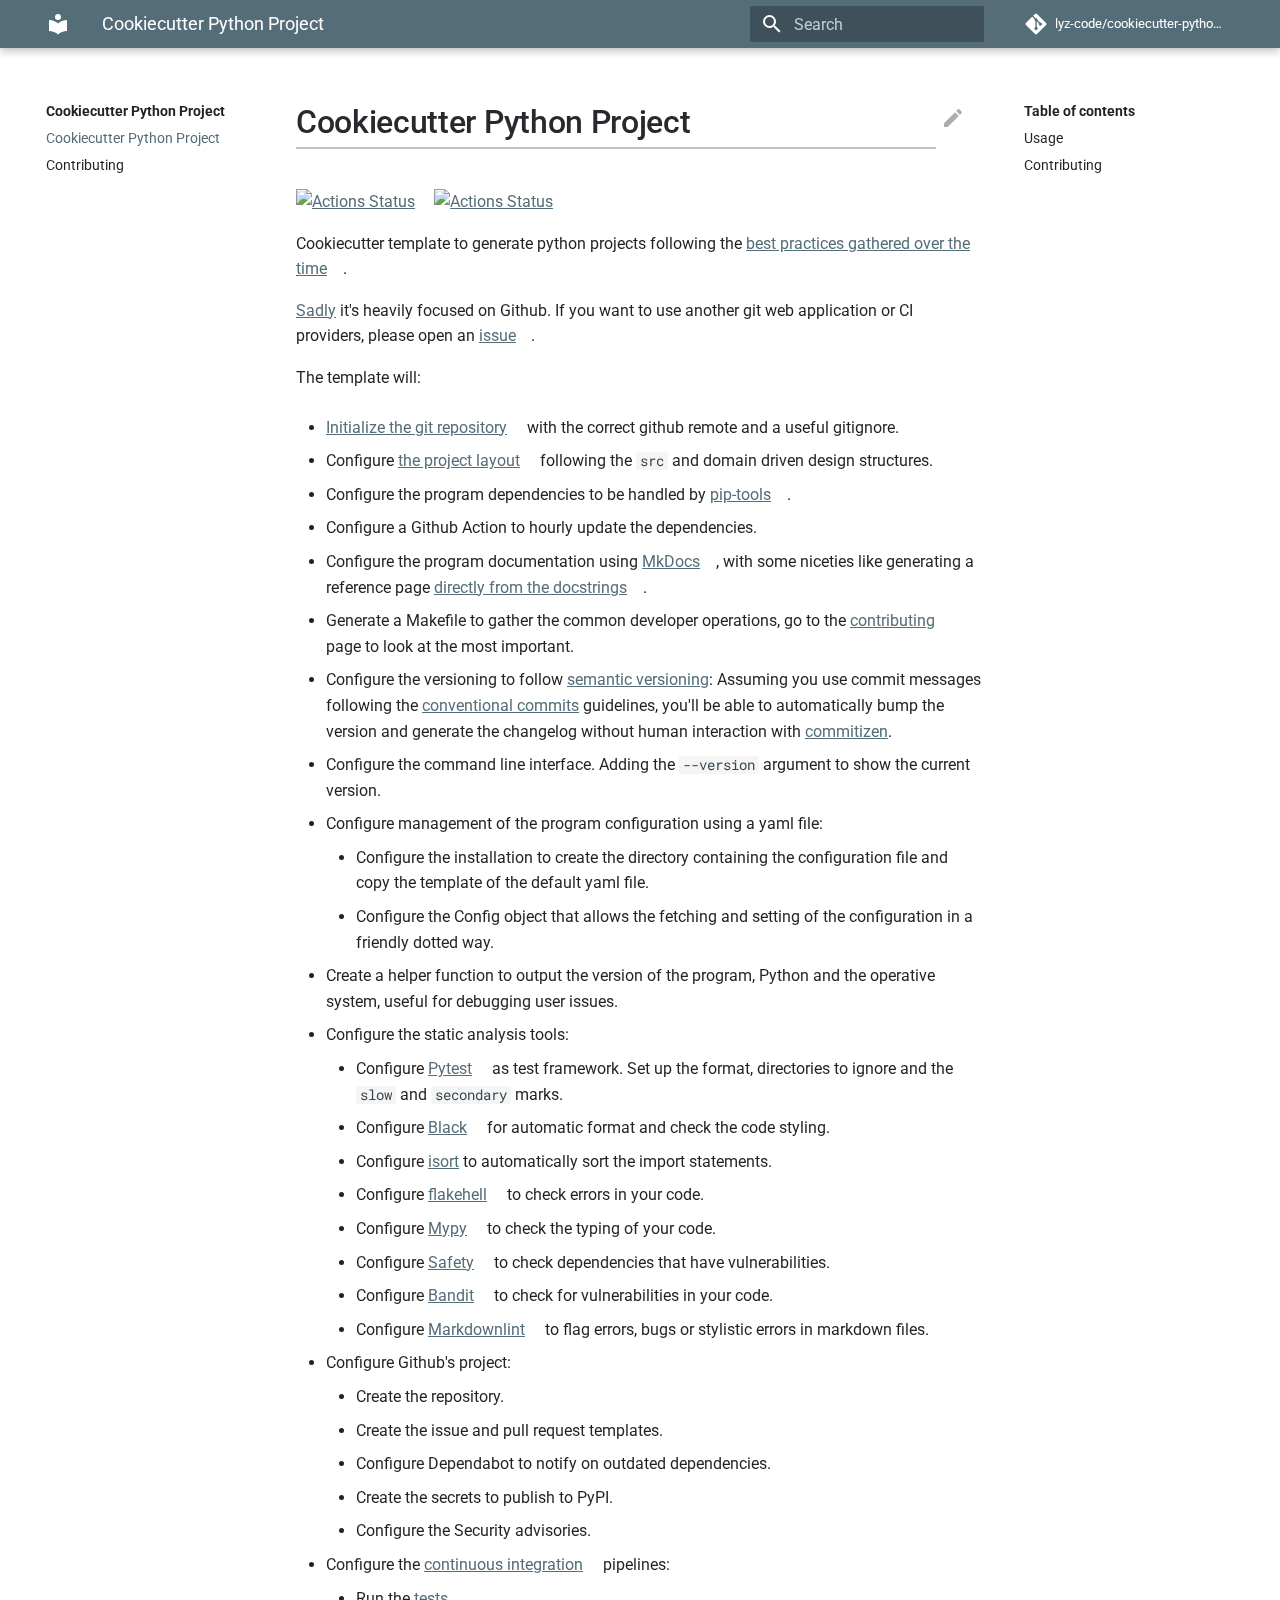
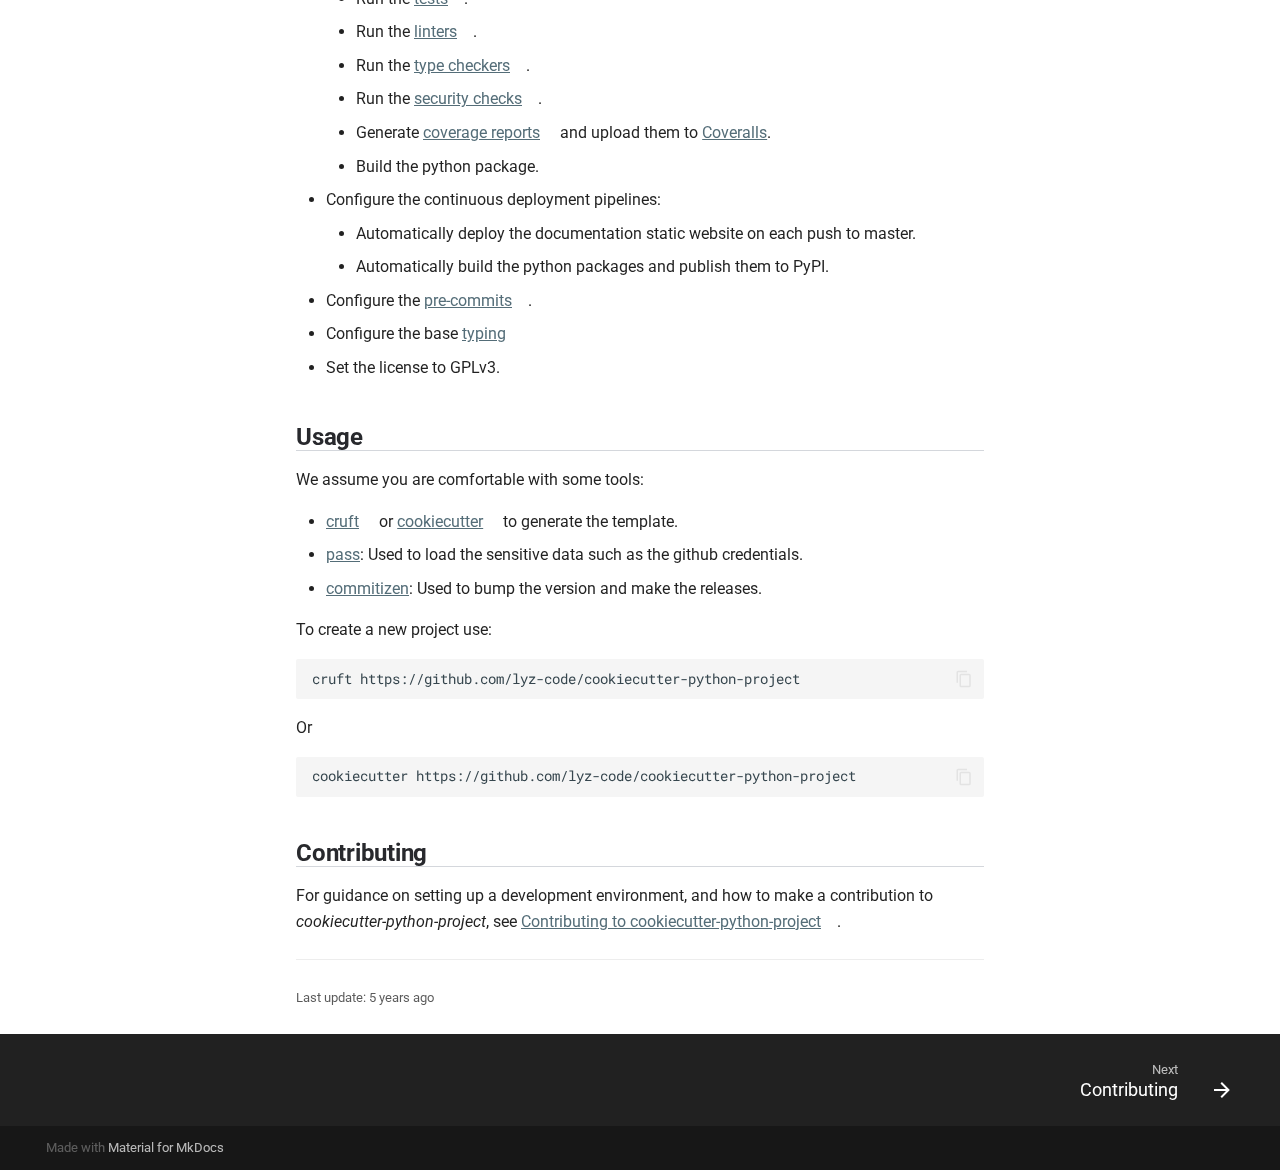
==== commit b481cf51: "deploy: 6933c5f676d5b99f5f23d088e7d5d441c5790dad" ====
--- a/index.html
+++ b/index.html
@@ -1,3 +1,3 @@
-<!doctype html><html lang=en class=no-js> <head><meta charset=utf-8><meta name=viewport content="width=device-width,initial-scale=1"><meta name=author content=Lyz><link href=https://lyz-code.github.io/cookiecutter-python-project/ rel=canonical><link rel=icon href=assets/images/favicon.png><meta name=generator content="mkdocs-1.1.2, mkdocs-material-7.1.0"><title>Cookiecutter Python Project</title><link rel=stylesheet href=assets/stylesheets/main.33e2939f.min.css><link rel=stylesheet href=assets/stylesheets/palette.ef6f36e2.min.css><meta name=theme-color content=#546d78><link rel=preconnect href=https://fonts.gstatic.com crossorigin><link rel=stylesheet href="https://fonts.googleapis.com/css?family=Roboto:300,400,400i,700%7CRoboto+Mono&display=fallback"><style>:root{--md-text-font-family:"Roboto";--md-code-font-family:"Roboto Mono"}</style><link rel=stylesheet href=css/timeago.css><link rel=stylesheet href=stylesheets/extra.css><link rel=stylesheet href=stylesheets/links.css></head> <body dir=ltr data-md-color-scheme data-md-color-primary=blue-grey data-md-color-accent=light-blue> <script>function __prefix(e){return new URL(".",location).pathname+"."+e}function __get(e,t=localStorage){return JSON.parse(t.getItem(__prefix(e)))}</script> <input class=md-toggle data-md-toggle=drawer type=checkbox id=__drawer autocomplete=off> <input class=md-toggle data-md-toggle=search type=checkbox id=__search autocomplete=off> <label class=md-overlay for=__drawer></label> <div data-md-component=skip> <a href=#usage class=md-skip> Skip to content </a> </div> <div data-md-component=announce> </div> <header class=md-header data-md-component=header> <nav class="md-header__inner md-grid" aria-label=Header> <a href=. title="Cookiecutter Python Project" class="md-header__button md-logo" aria-label="Cookiecutter Python Project" data-md-component=logo> <svg xmlns=http://www.w3.org/2000/svg viewbox="0 0 24 24"><path d="M12 8a3 3 0 0 0 3-3 3 3 0 0 0-3-3 3 3 0 0 0-3 3 3 3 0 0 0 3 3m0 3.54C9.64 9.35 6.5 8 3 8v11c3.5 0 6.64 1.35 9 3.54 2.36-2.19 5.5-3.54 9-3.54V8c-3.5 0-6.64 1.35-9 3.54z"/></svg> </a> <label class="md-header__button md-icon" for=__drawer> <svg xmlns=http://www.w3.org/2000/svg viewbox="0 0 24 24"><path d="M3 6h18v2H3V6m0 5h18v2H3v-2m0 5h18v2H3v-2z"/></svg> </label> <div class=md-header__title data-md-component=header-title> <div class=md-header__ellipsis> <div class=md-header__topic> <span class=md-ellipsis> Cookiecutter Python Project </span> </div> <div class=md-header__topic data-md-component=header-topic> <span class=md-ellipsis> Overview </span> </div> </div> </div> <label class="md-header__button md-icon" for=__search> <svg xmlns=http://www.w3.org/2000/svg viewbox="0 0 24 24"><path d="M9.5 3A6.5 6.5 0 0 1 16 9.5c0 1.61-.59 3.09-1.56 4.23l.27.27h.79l5 5-1.5 1.5-5-5v-.79l-.27-.27A6.516 6.516 0 0 1 9.5 16 6.5 6.5 0 0 1 3 9.5 6.5 6.5 0 0 1 9.5 3m0 2C7 5 5 7 5 9.5S7 14 9.5 14 14 12 14 9.5 12 5 9.5 5z"/></svg> </label> <div class=md-search data-md-component=search role=dialog> <label class=md-search__overlay for=__search></label> <div class=md-search__inner role=search> <form class=md-search__form name=search> <input type=text class=md-search__input name=query aria-label=Search placeholder=Search autocapitalize=off autocorrect=off autocomplete=off spellcheck=false data-md-component=search-query data-md-state=active required> <label class="md-search__icon md-icon" for=__search> <svg xmlns=http://www.w3.org/2000/svg viewbox="0 0 24 24"><path d="M9.5 3A6.5 6.5 0 0 1 16 9.5c0 1.61-.59 3.09-1.56 4.23l.27.27h.79l5 5-1.5 1.5-5-5v-.79l-.27-.27A6.516 6.516 0 0 1 9.5 16 6.5 6.5 0 0 1 3 9.5 6.5 6.5 0 0 1 9.5 3m0 2C7 5 5 7 5 9.5S7 14 9.5 14 14 12 14 9.5 12 5 9.5 5z"/></svg> <svg xmlns=http://www.w3.org/2000/svg viewbox="0 0 24 24"><path d="M20 11v2H8l5.5 5.5-1.42 1.42L4.16 12l7.92-7.92L13.5 5.5 8 11h12z"/></svg> </label> <button type=reset class="md-search__icon md-icon" aria-label=Clear tabindex=-1> <svg xmlns=http://www.w3.org/2000/svg viewbox="0 0 24 24"><path d="M19 6.41 17.59 5 12 10.59 6.41 5 5 6.41 10.59 12 5 17.59 6.41 19 12 13.41 17.59 19 19 17.59 13.41 12 19 6.41z"/></svg> </button> </form> <div class=md-search__output> <div class=md-search__scrollwrap data-md-scrollfix> <div class=md-search-result data-md-component=search-result> <div class=md-search-result__meta> Initializing search </div> <ol class=md-search-result__list></ol> </div> </div> </div> </div> </div> <div class=md-header__source> <a href=https://github.com/lyz-code/cookiecutter-python-project/ title="Go to repository" class=md-source data-md-component=source> <div class="md-source__icon md-icon"> <svg xmlns=http://www.w3.org/2000/svg viewbox="0 0 448 512"><path d="M439.55 236.05 244 40.45a28.87 28.87 0 0 0-40.81 0l-40.66 40.63 51.52 51.52c27.06-9.14 52.68 16.77 43.39 43.68l49.66 49.66c34.23-11.8 61.18 31 35.47 56.69-26.49 26.49-70.21-2.87-56-37.34L240.22 199v121.85c25.3 12.54 22.26 41.85 9.08 55a34.34 34.34 0 0 1-48.55 0c-17.57-17.6-11.07-46.91 11.25-56v-123c-20.8-8.51-24.6-30.74-18.64-45L142.57 101 8.45 235.14a28.86 28.86 0 0 0 0 40.81l195.61 195.6a28.86 28.86 0 0 0 40.8 0l194.69-194.69a28.86 28.86 0 0 0 0-40.81z"/></svg> </div> <div class=md-source__repository> lyz-code/cookiecutter-python-project </div> </a> </div> </nav> </header> <div class=md-container data-md-component=container> <main class=md-main data-md-component=main> <div class="md-main__inner md-grid"> <div class="md-sidebar md-sidebar--primary" data-md-component=sidebar data-md-type=navigation> <div class=md-sidebar__scrollwrap> <div class=md-sidebar__inner> <nav class="md-nav md-nav--primary" aria-label=Navigation data-md-level=0> <label class=md-nav__title for=__drawer> <a href=. title="Cookiecutter Python Project" class="md-nav__button md-logo" aria-label="Cookiecutter Python Project" data-md-component=logo> <svg xmlns=http://www.w3.org/2000/svg viewbox="0 0 24 24"><path d="M12 8a3 3 0 0 0 3-3 3 3 0 0 0-3-3 3 3 0 0 0-3 3 3 3 0 0 0 3 3m0 3.54C9.64 9.35 6.5 8 3 8v11c3.5 0 6.64 1.35 9 3.54 2.36-2.19 5.5-3.54 9-3.54V8c-3.5 0-6.64 1.35-9 3.54z"/></svg> </a> Cookiecutter Python Project </label> <div class=md-nav__source> <a href=https://github.com/lyz-code/cookiecutter-python-project/ title="Go to repository" class=md-source data-md-component=source> <div class="md-source__icon md-icon"> <svg xmlns=http://www.w3.org/2000/svg viewbox="0 0 448 512"><path d="M439.55 236.05 244 40.45a28.87 28.87 0 0 0-40.81 0l-40.66 40.63 51.52 51.52c27.06-9.14 52.68 16.77 43.39 43.68l49.66 49.66c34.23-11.8 61.18 31 35.47 56.69-26.49 26.49-70.21-2.87-56-37.34L240.22 199v121.85c25.3 12.54 22.26 41.85 9.08 55a34.34 34.34 0 0 1-48.55 0c-17.57-17.6-11.07-46.91 11.25-56v-123c-20.8-8.51-24.6-30.74-18.64-45L142.57 101 8.45 235.14a28.86 28.86 0 0 0 0 40.81l195.61 195.6a28.86 28.86 0 0 0 40.8 0l194.69-194.69a28.86 28.86 0 0 0 0-40.81z"/></svg> </div> <div class=md-source__repository> lyz-code/cookiecutter-python-project </div> </a> </div> <ul class=md-nav__list data-md-scrollfix> <li class="md-nav__item md-nav__item--active"> <input class="md-nav__toggle md-toggle" data-md-toggle=toc type=checkbox id=__toc> <label class="md-nav__link md-nav__link--active" for=__toc> Overview <span class="md-nav__icon md-icon"></span> </label> <a href=. class="md-nav__link md-nav__link--active"> Overview </a> <nav class="md-nav md-nav--secondary" aria-label="Table of contents"> <label class=md-nav__title for=__toc> <span class="md-nav__icon md-icon"></span> Table of contents </label> <ul class=md-nav__list data-md-component=toc data-md-scrollfix> <li class=md-nav__item> <a href=#usage class=md-nav__link> Usage </a> </li> <li class=md-nav__item> <a href=#contributing class=md-nav__link> Contributing </a> </li> </ul> </nav> </li> <li class=md-nav__item> <a href=contributing/ class=md-nav__link> Contributing </a> </li> </ul> </nav> </div> </div> </div> <div class="md-sidebar md-sidebar--secondary" data-md-component=sidebar data-md-type=toc> <div class=md-sidebar__scrollwrap> <div class=md-sidebar__inner> <nav class="md-nav md-nav--secondary" aria-label="Table of contents"> <label class=md-nav__title for=__toc> <span class="md-nav__icon md-icon"></span> Table of contents </label> <ul class=md-nav__list data-md-component=toc data-md-scrollfix> <li class=md-nav__item> <a href=#usage class=md-nav__link> Usage </a> </li> <li class=md-nav__item> <a href=#contributing class=md-nav__link> Contributing </a> </li> </ul> </nav> </div> </div> </div> <div class=md-content data-md-component=content> <article class="md-content__inner md-typeset"> <a href=https://github.com/lyz-code/cookiecutter-python-project/edit/master/docs/index.md title="Edit this page" class="md-content__button md-icon"> <svg xmlns=http://www.w3.org/2000/svg viewbox="0 0 24 24"><path d="M20.71 7.04c.39-.39.39-1.04 0-1.41l-2.34-2.34c-.37-.39-1.02-.39-1.41 0l-1.84 1.83 3.75 3.75M3 17.25V21h3.75L17.81 9.93l-3.75-3.75L3 17.25z"/></svg> </a> <h1>Overview</h1> <p><a href=https://github.com/lyz-code/cookiecutter-python-project/actions><img alt="Actions Status" src=https://github.com/lyz-code/cookiecutter-python-project/workflows/Tests/badge.svg></a> <a href=https://github.com/lyz-code/cookiecutter-python-project/actions><img alt="Actions Status" src=https://github.com/lyz-code/cookiecutter-python-project/workflows/Build/badge.svg></a></p> <p>Cookiecutter template to generate python projects following the <a href=https://lyz-code.github.io/blue-book/coding/python/python_project_template/ >best practices gathered over the time</a>.</p> <p><a href=https://sanctum.geek.nz/why-not-github.html>Sadly</a> it's heavily focused on Github. If you want to use another git web application or CI providers, please open an <a href=https://github.com/lyz-code/cookiecutter-python-project/issues/new>issue</a>.</p> <p>The template will:</p> <ul> <li> <p><a href=https://lyz-code.github.io/blue-book/coding/python/python_project_template/#basic-python-project>Initialize the git repository</a> with the correct github remote and a useful gitignore.</p> </li> <li> <p>Configure <a href=https://lyz-code.github.io/blue-book/coding/python/python_project_template/#project-structure>the project layout</a> following the <code>src</code> and domain driven design structures.</p> </li> <li> <p>Configure the program dependencies to be handled by <a href=https://lyz-code.github.io/blue-book/devops/pip_tools/ >pip-tools</a>.</p> </li> <li> <p>Configure a Github Action to hourly update the dependencies.</p> </li> <li> <p>Configure the program documentation using <a href=https://lyz-code.github.io/blue-book/linux/mkdocs>MkDocs</a>, with some niceties like generating a reference page <a href=https://lyz-code.github.io/blue-book/coding/python/mkdocstrings/ >directly from the docstrings</a>.</p> </li> <li> <p>Generate a Makefile to gather the common developer operations, go to the <a href=contributing/#development-facilities>contributing</a> page to look at the most important.</p> </li> <li> <p>Configure the versioning to follow <a href=https://semver.org/ >semantic versioning</a>: Assuming you use commit messages following the <a href=https://www.conventionalcommits.org>conventional commits</a> guidelines, you'll be able to automatically bump the version and generate the changelog without human interaction with <a href=https://commitizen-tools.github.io/commitizen/ >commitizen</a>.</p> </li> <li> <p>Configure the command line interface. Adding the <code>--version</code> argument to show the current version.</p> </li> <li> <p>Configure management of the program configuration using a yaml file:</p> <ul> <li>Configure the installation to create the directory containing the configuration file and copy the template of the default yaml file.</li> <li>Configure the Config object that allows the fetching and setting of the configuration in a friendly dotted way.</li> </ul> </li> <li> <p>Create a helper function to output the version of the program, Python and the operative system, useful for debugging user issues.</p> </li> <li> <p>Configure the static analysis tools:</p> <ul> <li>Configure <a href=https://lyz-code.github.io/blue-book/coding/python/pytest/ >Pytest</a> as test framework. Set up the format, directories to ignore and the <code>slow</code> and <code>secondary</code> marks.</li> <li>Configure <a href=https://lyz-code.github.io/blue-book/devops/black/ >Black</a> for automatic format and check the code styling.</li> <li>Configure <a href=https://isort.readthedocs.io/ >isort</a> to automatically sort the import statements.</li> <li>Configure <a href=https://lyz-code.github.io/blue-book/devops/flakehell/ >flakehell</a> to check errors in your code.</li> <li>Configure <a href=https://lyz-code.github.io/blue-book/devops/mypy/ >Mypy</a> to check the typing of your code.</li> <li>Configure <a href=https://lyz-code.github.io/blue-book/devops/safety/ >Safety</a> to check dependencies that have vulnerabilities.</li> <li>Configure <a href=https://lyz-code.github.io/blue-book/devops/bandit/ >Bandit</a> to check for vulnerabilities in your code.</li> <li>Configure <a href=https://lyz-code.github.io/blue-book/devops/markdownlint/ >Markdownlint</a> to flag errors, bugs or stylistic errors in markdown files.</li> </ul> </li> <li> <p>Configure Github's project:</p> <ul> <li>Create the repository.</li> <li>Create the issue and pull request templates.</li> <li>Configure Dependabot to notify on outdated dependencies.</li> <li>Create the secrets to publish to PyPI.</li> <li>Configure the Security advisories.</li> </ul> </li> <li> <p>Configure the <a href=https://lyz-code.github.io/blue-book/devops/ci>continuous integration</a> pipelines:</p> <ul> <li>Run the <a href=https://lyz-code.github.io/blue-book/coding/python/pytest>tests</a>.</li> <li>Run the <a href=https://lyz-code.github.io/blue-book/devops/ci/#linters>linters</a>.</li> <li>Run the <a href=https://lyz-code.github.io/blue-book/devops/ci/#type-checkers>type checkers</a>.</li> <li>Run the <a href=https://lyz-code.github.io/blue-book/devops/ci/#security-vulnerability-checkers>security checks</a>.</li> <li>Generate <a href=https://lyz-code.github.io/blue-book/devops/ci/#coverage-reports>coverage reports</a> and upload them to <a href=https://coveralls.io/ >Coveralls</a>.</li> <li>Build the python package.</li> </ul> </li> <li> <p>Configure the continuous deployment pipelines:</p> <ul> <li>Automatically deploy the documentation static website on each push to master.</li> <li>Automatically build the python packages and publish them to PyPI.</li> </ul> </li> <li> <p>Configure the <a href=https://lyz-code.github.io/blue-book/devops/ci/#configuring-pre-commit>pre-commits</a>.</p> </li> <li>Configure the base <a href=https://lyz-code.github.io/blue-book/coding/python/type_hints>typing</a></li> <li>Set the license to GPLv3.</li> </ul> <h2 id=usage>Usage<a class=headerlink href=#usage title="Permanent link">&para;</a></h2> <p>We assume you are comfortable with some tools:</p> <ul> <li><a href=https://lyz-code.github.io/blue-book/linux/cruft>cruft</a> or <a href=https://lyz-code.github.io/blue-book/linux/cookiecutter/ >cookiecutter</a> to generate the template.</li> <li><a href=https://www.passwordstore.org/ >pass</a>: Used to load the sensitive data such as the github credentials.</li> <li><a href=https://commitizen-tools.github.io/commitizen/ >commitizen</a>: Used to bump the version and make the releases.</li> </ul> <p>To create a new project use:</p> <div class=highlight><pre><span></span><code>cruft https://github.com/lyz-code/cookiecutter-python-project
+<!doctype html><html lang=en class=no-js> <head><meta charset=utf-8><meta name=viewport content="width=device-width,initial-scale=1"><meta name=author content=Lyz><link href=https://lyz-code.github.io/cookiecutter-python-project/ rel=canonical><link rel=icon href=assets/images/favicon.png><meta name=generator content="mkdocs-1.1.2, mkdocs-material-7.1.3"><title>Cookiecutter Python Project</title><link rel=stylesheet href=assets/stylesheets/main.e35208c4.min.css><link rel=stylesheet href=assets/stylesheets/palette.ef6f36e2.min.css><meta name=theme-color content=#546d78><link rel=preconnect href=https://fonts.gstatic.com crossorigin><link rel=stylesheet href="https://fonts.googleapis.com/css?family=Roboto:300,400,400i,700%7CRoboto+Mono&display=fallback"><style>:root{--md-text-font-family:"Roboto";--md-code-font-family:"Roboto Mono"}</style><link rel=stylesheet href=css/timeago.css><link rel=stylesheet href=stylesheets/extra.css><link rel=stylesheet href=stylesheets/links.css></head> <body dir=ltr data-md-color-scheme data-md-color-primary=blue-grey data-md-color-accent=light-blue> <script>function __prefix(e){return new URL(".",location).pathname+"."+e}function __get(e,t=localStorage){return JSON.parse(t.getItem(__prefix(e)))}</script> <input class=md-toggle data-md-toggle=drawer type=checkbox id=__drawer autocomplete=off> <input class=md-toggle data-md-toggle=search type=checkbox id=__search autocomplete=off> <label class=md-overlay for=__drawer></label> <div data-md-component=skip> <a href=#usage class=md-skip> Skip to content </a> </div> <div data-md-component=announce> </div> <header class=md-header data-md-component=header> <nav class="md-header__inner md-grid" aria-label=Header> <a href=. title="Cookiecutter Python Project" class="md-header__button md-logo" aria-label="Cookiecutter Python Project" data-md-component=logo> <svg xmlns=http://www.w3.org/2000/svg viewbox="0 0 24 24"><path d="M12 8a3 3 0 0 0 3-3 3 3 0 0 0-3-3 3 3 0 0 0-3 3 3 3 0 0 0 3 3m0 3.54C9.64 9.35 6.5 8 3 8v11c3.5 0 6.64 1.35 9 3.54 2.36-2.19 5.5-3.54 9-3.54V8c-3.5 0-6.64 1.35-9 3.54z"/></svg> </a> <label class="md-header__button md-icon" for=__drawer> <svg xmlns=http://www.w3.org/2000/svg viewbox="0 0 24 24"><path d="M3 6h18v2H3V6m0 5h18v2H3v-2m0 5h18v2H3v-2z"/></svg> </label> <div class=md-header__title data-md-component=header-title> <div class=md-header__ellipsis> <div class=md-header__topic> <span class=md-ellipsis> Cookiecutter Python Project </span> </div> <div class=md-header__topic data-md-component=header-topic> <span class=md-ellipsis> Cookiecutter Python Project </span> </div> </div> </div> <label class="md-header__button md-icon" for=__search> <svg xmlns=http://www.w3.org/2000/svg viewbox="0 0 24 24"><path d="M9.5 3A6.5 6.5 0 0 1 16 9.5c0 1.61-.59 3.09-1.56 4.23l.27.27h.79l5 5-1.5 1.5-5-5v-.79l-.27-.27A6.516 6.516 0 0 1 9.5 16 6.5 6.5 0 0 1 3 9.5 6.5 6.5 0 0 1 9.5 3m0 2C7 5 5 7 5 9.5S7 14 9.5 14 14 12 14 9.5 12 5 9.5 5z"/></svg> </label> <div class=md-search data-md-component=search role=dialog> <label class=md-search__overlay for=__search></label> <div class=md-search__inner role=search> <form class=md-search__form name=search> <input type=text class=md-search__input name=query aria-label=Search placeholder=Search autocapitalize=off autocorrect=off autocomplete=off spellcheck=false data-md-component=search-query data-md-state=active required> <label class="md-search__icon md-icon" for=__search> <svg xmlns=http://www.w3.org/2000/svg viewbox="0 0 24 24"><path d="M9.5 3A6.5 6.5 0 0 1 16 9.5c0 1.61-.59 3.09-1.56 4.23l.27.27h.79l5 5-1.5 1.5-5-5v-.79l-.27-.27A6.516 6.516 0 0 1 9.5 16 6.5 6.5 0 0 1 3 9.5 6.5 6.5 0 0 1 9.5 3m0 2C7 5 5 7 5 9.5S7 14 9.5 14 14 12 14 9.5 12 5 9.5 5z"/></svg> <svg xmlns=http://www.w3.org/2000/svg viewbox="0 0 24 24"><path d="M20 11v2H8l5.5 5.5-1.42 1.42L4.16 12l7.92-7.92L13.5 5.5 8 11h12z"/></svg> </label> <button type=reset class="md-search__icon md-icon" aria-label=Clear tabindex=-1> <svg xmlns=http://www.w3.org/2000/svg viewbox="0 0 24 24"><path d="M19 6.41 17.59 5 12 10.59 6.41 5 5 6.41 10.59 12 5 17.59 6.41 19 12 13.41 17.59 19 19 17.59 13.41 12 19 6.41z"/></svg> </button> </form> <div class=md-search__output> <div class=md-search__scrollwrap data-md-scrollfix> <div class=md-search-result data-md-component=search-result> <div class=md-search-result__meta> Initializing search </div> <ol class=md-search-result__list></ol> </div> </div> </div> </div> </div> <div class=md-header__source> <a href=https://github.com/lyz-code/cookiecutter-python-project/ title="Go to repository" class=md-source data-md-component=source> <div class="md-source__icon md-icon"> <svg xmlns=http://www.w3.org/2000/svg viewbox="0 0 448 512"><path d="M439.55 236.05 244 40.45a28.87 28.87 0 0 0-40.81 0l-40.66 40.63 51.52 51.52c27.06-9.14 52.68 16.77 43.39 43.68l49.66 49.66c34.23-11.8 61.18 31 35.47 56.69-26.49 26.49-70.21-2.87-56-37.34L240.22 199v121.85c25.3 12.54 22.26 41.85 9.08 55a34.34 34.34 0 0 1-48.55 0c-17.57-17.6-11.07-46.91 11.25-56v-123c-20.8-8.51-24.6-30.74-18.64-45L142.57 101 8.45 235.14a28.86 28.86 0 0 0 0 40.81l195.61 195.6a28.86 28.86 0 0 0 40.8 0l194.69-194.69a28.86 28.86 0 0 0 0-40.81z"/></svg> </div> <div class=md-source__repository> lyz-code/cookiecutter-python-project </div> </a> </div> </nav> </header> <div class=md-container data-md-component=container> <main class=md-main data-md-component=main> <div class="md-main__inner md-grid"> <div class="md-sidebar md-sidebar--primary" data-md-component=sidebar data-md-type=navigation> <div class=md-sidebar__scrollwrap> <div class=md-sidebar__inner> <nav class="md-nav md-nav--primary" aria-label=Navigation data-md-level=0> <label class=md-nav__title for=__drawer> <a href=. title="Cookiecutter Python Project" class="md-nav__button md-logo" aria-label="Cookiecutter Python Project" data-md-component=logo> <svg xmlns=http://www.w3.org/2000/svg viewbox="0 0 24 24"><path d="M12 8a3 3 0 0 0 3-3 3 3 0 0 0-3-3 3 3 0 0 0-3 3 3 3 0 0 0 3 3m0 3.54C9.64 9.35 6.5 8 3 8v11c3.5 0 6.64 1.35 9 3.54 2.36-2.19 5.5-3.54 9-3.54V8c-3.5 0-6.64 1.35-9 3.54z"/></svg> </a> Cookiecutter Python Project </label> <div class=md-nav__source> <a href=https://github.com/lyz-code/cookiecutter-python-project/ title="Go to repository" class=md-source data-md-component=source> <div class="md-source__icon md-icon"> <svg xmlns=http://www.w3.org/2000/svg viewbox="0 0 448 512"><path d="M439.55 236.05 244 40.45a28.87 28.87 0 0 0-40.81 0l-40.66 40.63 51.52 51.52c27.06-9.14 52.68 16.77 43.39 43.68l49.66 49.66c34.23-11.8 61.18 31 35.47 56.69-26.49 26.49-70.21-2.87-56-37.34L240.22 199v121.85c25.3 12.54 22.26 41.85 9.08 55a34.34 34.34 0 0 1-48.55 0c-17.57-17.6-11.07-46.91 11.25-56v-123c-20.8-8.51-24.6-30.74-18.64-45L142.57 101 8.45 235.14a28.86 28.86 0 0 0 0 40.81l195.61 195.6a28.86 28.86 0 0 0 40.8 0l194.69-194.69a28.86 28.86 0 0 0 0-40.81z"/></svg> </div> <div class=md-source__repository> lyz-code/cookiecutter-python-project </div> </a> </div> <ul class=md-nav__list data-md-scrollfix> <li class="md-nav__item md-nav__item--active"> <input class="md-nav__toggle md-toggle" data-md-toggle=toc type=checkbox id=__toc> <label class="md-nav__link md-nav__link--active" for=__toc> <span class="md-nav__icon md-icon"></span> Cookiecutter Python Project </label> <a href=. class="md-nav__link md-nav__link--active"> Cookiecutter Python Project </a> <nav class="md-nav md-nav--secondary" aria-label="Table of contents"> <label class=md-nav__title for=__toc> <span class="md-nav__icon md-icon"></span> Table of contents </label> <ul class=md-nav__list data-md-component=toc data-md-scrollfix> <li class=md-nav__item> <a href=#usage class=md-nav__link> Usage </a> </li> <li class=md-nav__item> <a href=#contributing class=md-nav__link> Contributing </a> </li> </ul> </nav> </li> <li class=md-nav__item> <a href=contributing/ class=md-nav__link> Contributing </a> </li> </ul> </nav> </div> </div> </div> <div class="md-sidebar md-sidebar--secondary" data-md-component=sidebar data-md-type=toc> <div class=md-sidebar__scrollwrap> <div class=md-sidebar__inner> <nav class="md-nav md-nav--secondary" aria-label="Table of contents"> <label class=md-nav__title for=__toc> <span class="md-nav__icon md-icon"></span> Table of contents </label> <ul class=md-nav__list data-md-component=toc data-md-scrollfix> <li class=md-nav__item> <a href=#usage class=md-nav__link> Usage </a> </li> <li class=md-nav__item> <a href=#contributing class=md-nav__link> Contributing </a> </li> </ul> </nav> </div> </div> </div> <div class=md-content data-md-component=content> <article class="md-content__inner md-typeset"> <a href=https://github.com/lyz-code/cookiecutter-python-project/edit/master/docs/index.md title="Edit this page" class="md-content__button md-icon"> <svg xmlns=http://www.w3.org/2000/svg viewbox="0 0 24 24"><path d="M20.71 7.04c.39-.39.39-1.04 0-1.41l-2.34-2.34c-.37-.39-1.02-.39-1.41 0l-1.84 1.83 3.75 3.75M3 17.25V21h3.75L17.81 9.93l-3.75-3.75L3 17.25z"/></svg> </a> <h1>Cookiecutter Python Project</h1> <p><a href=https://github.com/lyz-code/cookiecutter-python-project/actions><img alt="Actions Status" src=https://github.com/lyz-code/cookiecutter-python-project/workflows/Tests/badge.svg></a> <a href=https://github.com/lyz-code/cookiecutter-python-project/actions><img alt="Actions Status" src=https://github.com/lyz-code/cookiecutter-python-project/workflows/Build/badge.svg></a></p> <p>Cookiecutter template to generate python projects following the <a href=https://lyz-code.github.io/blue-book/coding/python/python_project_template/ >best practices gathered over the time</a>.</p> <p><a href=https://sanctum.geek.nz/why-not-github.html>Sadly</a> it's heavily focused on Github. If you want to use another git web application or CI providers, please open an <a href=https://github.com/lyz-code/cookiecutter-python-project/issues/new>issue</a>.</p> <p>The template will:</p> <ul> <li> <p><a href=https://lyz-code.github.io/blue-book/coding/python/python_project_template/#basic-python-project>Initialize the git repository</a> with the correct github remote and a useful gitignore.</p> </li> <li> <p>Configure <a href=https://lyz-code.github.io/blue-book/coding/python/python_project_template/#project-structure>the project layout</a> following the <code>src</code> and domain driven design structures.</p> </li> <li> <p>Configure the program dependencies to be handled by <a href=https://lyz-code.github.io/blue-book/devops/pip_tools/ >pip-tools</a>.</p> </li> <li> <p>Configure a Github Action to hourly update the dependencies.</p> </li> <li> <p>Configure the program documentation using <a href=https://lyz-code.github.io/blue-book/linux/mkdocs>MkDocs</a>, with some niceties like generating a reference page <a href=https://lyz-code.github.io/blue-book/coding/python/mkdocstrings/ >directly from the docstrings</a>.</p> </li> <li> <p>Generate a Makefile to gather the common developer operations, go to the <a href=contributing/#development-facilities>contributing</a> page to look at the most important.</p> </li> <li> <p>Configure the versioning to follow <a href=https://semver.org/ >semantic versioning</a>: Assuming you use commit messages following the <a href=https://www.conventionalcommits.org>conventional commits</a> guidelines, you'll be able to automatically bump the version and generate the changelog without human interaction with <a href=https://commitizen-tools.github.io/commitizen/ >commitizen</a>.</p> </li> <li> <p>Configure the command line interface. Adding the <code>--version</code> argument to show the current version.</p> </li> <li> <p>Configure management of the program configuration using a yaml file:</p> <ul> <li>Configure the installation to create the directory containing the configuration file and copy the template of the default yaml file.</li> <li>Configure the Config object that allows the fetching and setting of the configuration in a friendly dotted way.</li> </ul> </li> <li> <p>Create a helper function to output the version of the program, Python and the operative system, useful for debugging user issues.</p> </li> <li> <p>Configure the static analysis tools:</p> <ul> <li>Configure <a href=https://lyz-code.github.io/blue-book/coding/python/pytest/ >Pytest</a> as test framework. Set up the format, directories to ignore and the <code>slow</code> and <code>secondary</code> marks.</li> <li>Configure <a href=https://lyz-code.github.io/blue-book/devops/black/ >Black</a> for automatic format and check the code styling.</li> <li>Configure <a href=https://isort.readthedocs.io/ >isort</a> to automatically sort the import statements.</li> <li>Configure <a href=https://lyz-code.github.io/blue-book/devops/flakehell/ >flakehell</a> to check errors in your code.</li> <li>Configure <a href=https://lyz-code.github.io/blue-book/devops/mypy/ >Mypy</a> to check the typing of your code.</li> <li>Configure <a href=https://lyz-code.github.io/blue-book/devops/safety/ >Safety</a> to check dependencies that have vulnerabilities.</li> <li>Configure <a href=https://lyz-code.github.io/blue-book/devops/bandit/ >Bandit</a> to check for vulnerabilities in your code.</li> <li>Configure <a href=https://lyz-code.github.io/blue-book/devops/markdownlint/ >Markdownlint</a> to flag errors, bugs or stylistic errors in markdown files.</li> </ul> </li> <li> <p>Configure Github's project:</p> <ul> <li>Create the repository.</li> <li>Create the issue and pull request templates.</li> <li>Configure Dependabot to notify on outdated dependencies.</li> <li>Create the secrets to publish to PyPI.</li> <li>Configure the Security advisories.</li> </ul> </li> <li> <p>Configure the <a href=https://lyz-code.github.io/blue-book/devops/ci>continuous integration</a> pipelines:</p> <ul> <li>Run the <a href=https://lyz-code.github.io/blue-book/coding/python/pytest>tests</a>.</li> <li>Run the <a href=https://lyz-code.github.io/blue-book/devops/ci/#linters>linters</a>.</li> <li>Run the <a href=https://lyz-code.github.io/blue-book/devops/ci/#type-checkers>type checkers</a>.</li> <li>Run the <a href=https://lyz-code.github.io/blue-book/devops/ci/#security-vulnerability-checkers>security checks</a>.</li> <li>Generate <a href=https://lyz-code.github.io/blue-book/devops/ci/#coverage-reports>coverage reports</a> and upload them to <a href=https://coveralls.io/ >Coveralls</a>.</li> <li>Build the python package.</li> </ul> </li> <li> <p>Configure the continuous deployment pipelines:</p> <ul> <li>Automatically deploy the documentation static website on each push to master.</li> <li>Automatically build the python packages and publish them to PyPI.</li> </ul> </li> <li> <p>Configure the <a href=https://lyz-code.github.io/blue-book/devops/ci/#configuring-pre-commit>pre-commits</a>.</p> </li> <li>Configure the base <a href=https://lyz-code.github.io/blue-book/coding/python/type_hints>typing</a></li> <li>Set the license to GPLv3.</li> </ul> <h2 id=usage>Usage<a class=headerlink href=#usage title="Permanent link">&para;</a></h2> <p>We assume you are comfortable with some tools:</p> <ul> <li><a href=https://lyz-code.github.io/blue-book/linux/cruft>cruft</a> or <a href=https://lyz-code.github.io/blue-book/linux/cookiecutter/ >cookiecutter</a> to generate the template.</li> <li><a href=https://www.passwordstore.org/ >pass</a>: Used to load the sensitive data such as the github credentials.</li> <li><a href=https://commitizen-tools.github.io/commitizen/ >commitizen</a>: Used to bump the version and make the releases.</li> </ul> <p>To create a new project use:</p> <div class=highlight><pre><span></span><code>cruft https://github.com/lyz-code/cookiecutter-python-project
 </code></pre></div> <p>Or</p> <div class=highlight><pre><span></span><code>cookiecutter https://github.com/lyz-code/cookiecutter-python-project
-</code></pre></div> <h2 id=contributing>Contributing<a class=headerlink href=#contributing title="Permanent link">&para;</a></h2> <p>For guidance on setting up a development environment, and how to make a contribution to <em>cookiecutter-python-project</em>, see <a href=https://lyz-code.github.io/cookiecutter-python-project/contributing>Contributing to cookiecutter-python-project</a>.</p> <hr> <div class=md-source-date> <small> Last update: <span class="git-revision-date-localized-plugin git-revision-date-localized-plugin-timeago"><span class=timeago datetime=2020-12-28T21:09:54+00:00 locale=en></span></span><span class="git-revision-date-localized-plugin git-revision-date-localized-plugin-iso_date">2020-12-28</span> </small> </div> </article> </div> </div> </main> <footer class=md-footer> <nav class="md-footer__inner md-grid" aria-label=Footer> <a href=contributing/ class="md-footer__link md-footer__link--next" rel=next> <div class=md-footer__title> <div class=md-ellipsis> <span class=md-footer__direction> Next </span> Contributing </div> </div> <div class="md-footer__button md-icon"> <svg xmlns=http://www.w3.org/2000/svg viewbox="0 0 24 24"><path d="M4 11v2h12l-5.5 5.5 1.42 1.42L19.84 12l-7.92-7.92L10.5 5.5 16 11H4z"/></svg> </div> </a> </nav> <div class="md-footer-meta md-typeset"> <div class="md-footer-meta__inner md-grid"> <div class=md-footer-copyright> Made with <a href=https://squidfunk.github.io/mkdocs-material/ target=_blank rel=noopener> Material for MkDocs </a> </div> </div> </div> </footer> </div> <div class=md-dialog data-md-component=dialog> <div class="md-dialog__inner md-typeset"></div> </div> <script id=__config type=application/json>{"base": ".", "features": ["navigation.instant"], "translations": {"clipboard.copy": "Copy to clipboard", "clipboard.copied": "Copied to clipboard", "search.config.lang": "en", "search.config.pipeline": "trimmer, stopWordFilter", "search.config.separator": "[\\s\\-]+", "search.placeholder": "Search", "search.result.placeholder": "Type to start searching", "search.result.none": "No matching documents", "search.result.one": "1 matching document", "search.result.other": "# matching documents", "search.result.more.one": "1 more on this page", "search.result.more.other": "# more on this page", "search.result.term.missing": "Missing"}, "search": "assets/javascripts/workers/search.fe42c31b.min.js", "version": null}</script> <script src=assets/javascripts/bundle.d892486b.min.js></script> <script src=js/timeago.min.js></script> <script src=js/timeago_mkdocs_material.js></script> </body> </html>+</code></pre></div> <h2 id=contributing>Contributing<a class=headerlink href=#contributing title="Permanent link">&para;</a></h2> <p>For guidance on setting up a development environment, and how to make a contribution to <em>cookiecutter-python-project</em>, see <a href=https://lyz-code.github.io/cookiecutter-python-project/contributing>Contributing to cookiecutter-python-project</a>.</p> <hr> <div class=md-source-date> <small> Last update: <span class="git-revision-date-localized-plugin git-revision-date-localized-plugin-timeago"><span class=timeago datetime=2020-12-28T21:09:54+00:00 locale=en></span></span><span class="git-revision-date-localized-plugin git-revision-date-localized-plugin-iso_date">2020-12-28</span> </small> </div> </article> </div> </div> </main> <footer class=md-footer> <nav class="md-footer__inner md-grid" aria-label=Footer> <a href=contributing/ class="md-footer__link md-footer__link--next" rel=next> <div class=md-footer__title> <div class=md-ellipsis> <span class=md-footer__direction> Next </span> Contributing </div> </div> <div class="md-footer__button md-icon"> <svg xmlns=http://www.w3.org/2000/svg viewbox="0 0 24 24"><path d="M4 11v2h12l-5.5 5.5 1.42 1.42L19.84 12l-7.92-7.92L10.5 5.5 16 11H4z"/></svg> </div> </a> </nav> <div class="md-footer-meta md-typeset"> <div class="md-footer-meta__inner md-grid"> <div class=md-footer-copyright> Made with <a href=https://squidfunk.github.io/mkdocs-material/ target=_blank rel=noopener> Material for MkDocs </a> </div> </div> </div> </footer> </div> <div class=md-dialog data-md-component=dialog> <div class="md-dialog__inner md-typeset"></div> </div> <script id=__config type=application/json>{"base": ".", "features": ["navigation.instant"], "translations": {"clipboard.copy": "Copy to clipboard", "clipboard.copied": "Copied to clipboard", "search.config.lang": "en", "search.config.pipeline": "trimmer, stopWordFilter", "search.config.separator": "[\\s\\-]+", "search.placeholder": "Search", "search.result.placeholder": "Type to start searching", "search.result.none": "No matching documents", "search.result.one": "1 matching document", "search.result.other": "# matching documents", "search.result.more.one": "1 more on this page", "search.result.more.other": "# more on this page", "search.result.term.missing": "Missing"}, "search": "assets/javascripts/workers/search.fe42c31b.min.js", "version": null}</script> <script src=assets/javascripts/bundle.4ea5477f.min.js></script> <script src=js/timeago.min.js></script> <script src=js/timeago_mkdocs_material.js></script> </body> </html>